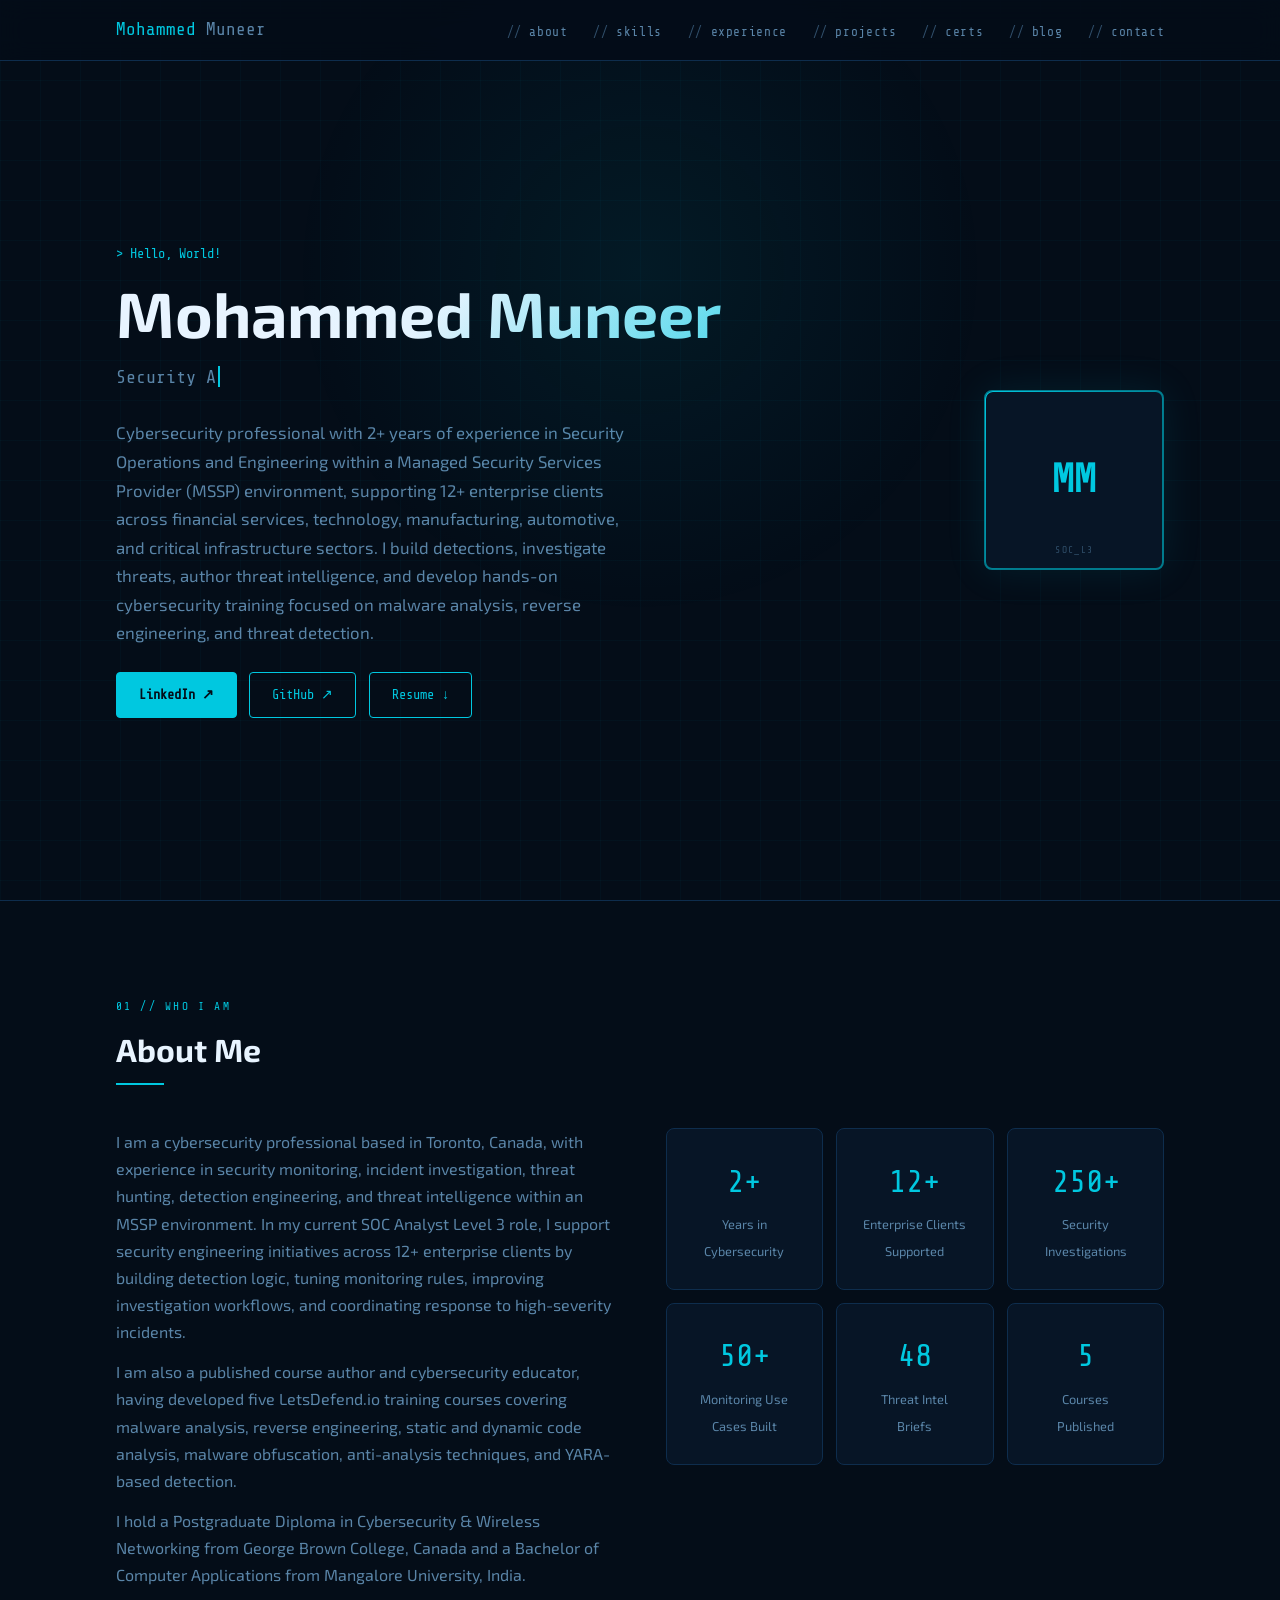
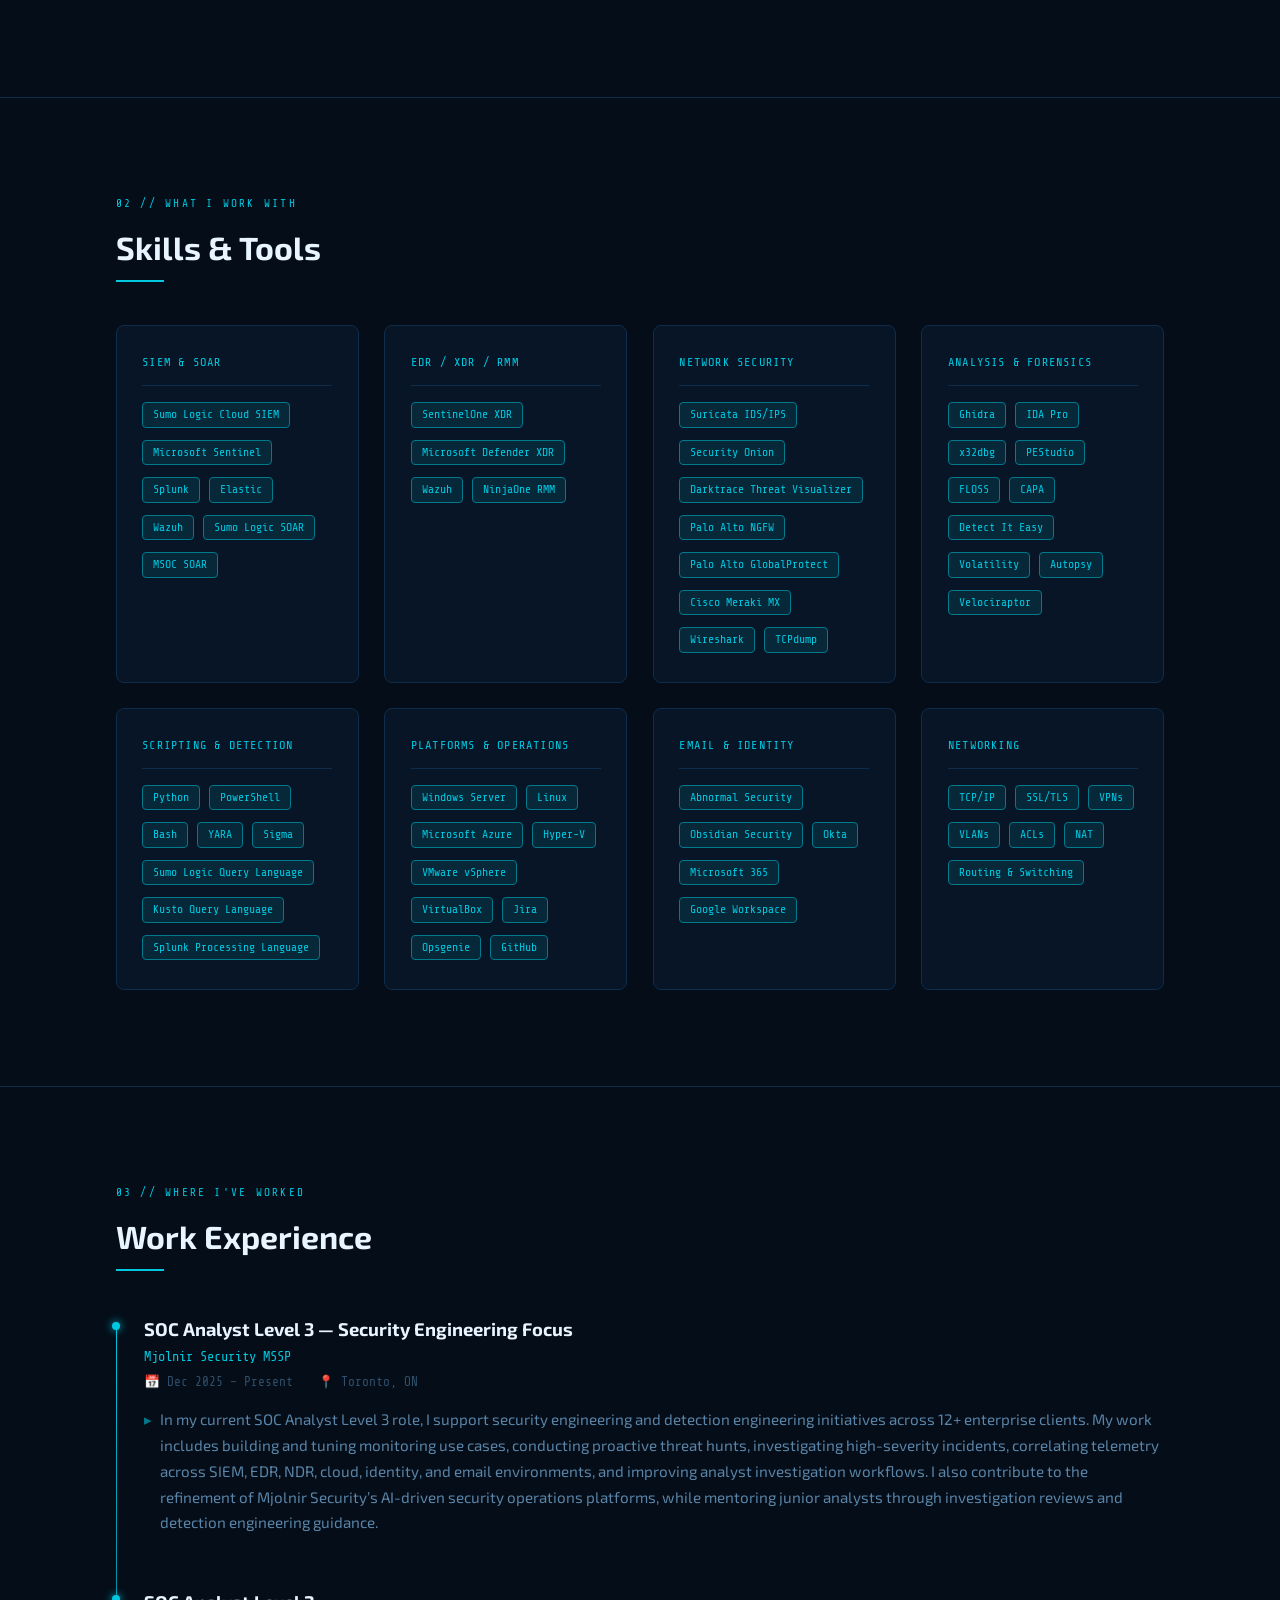
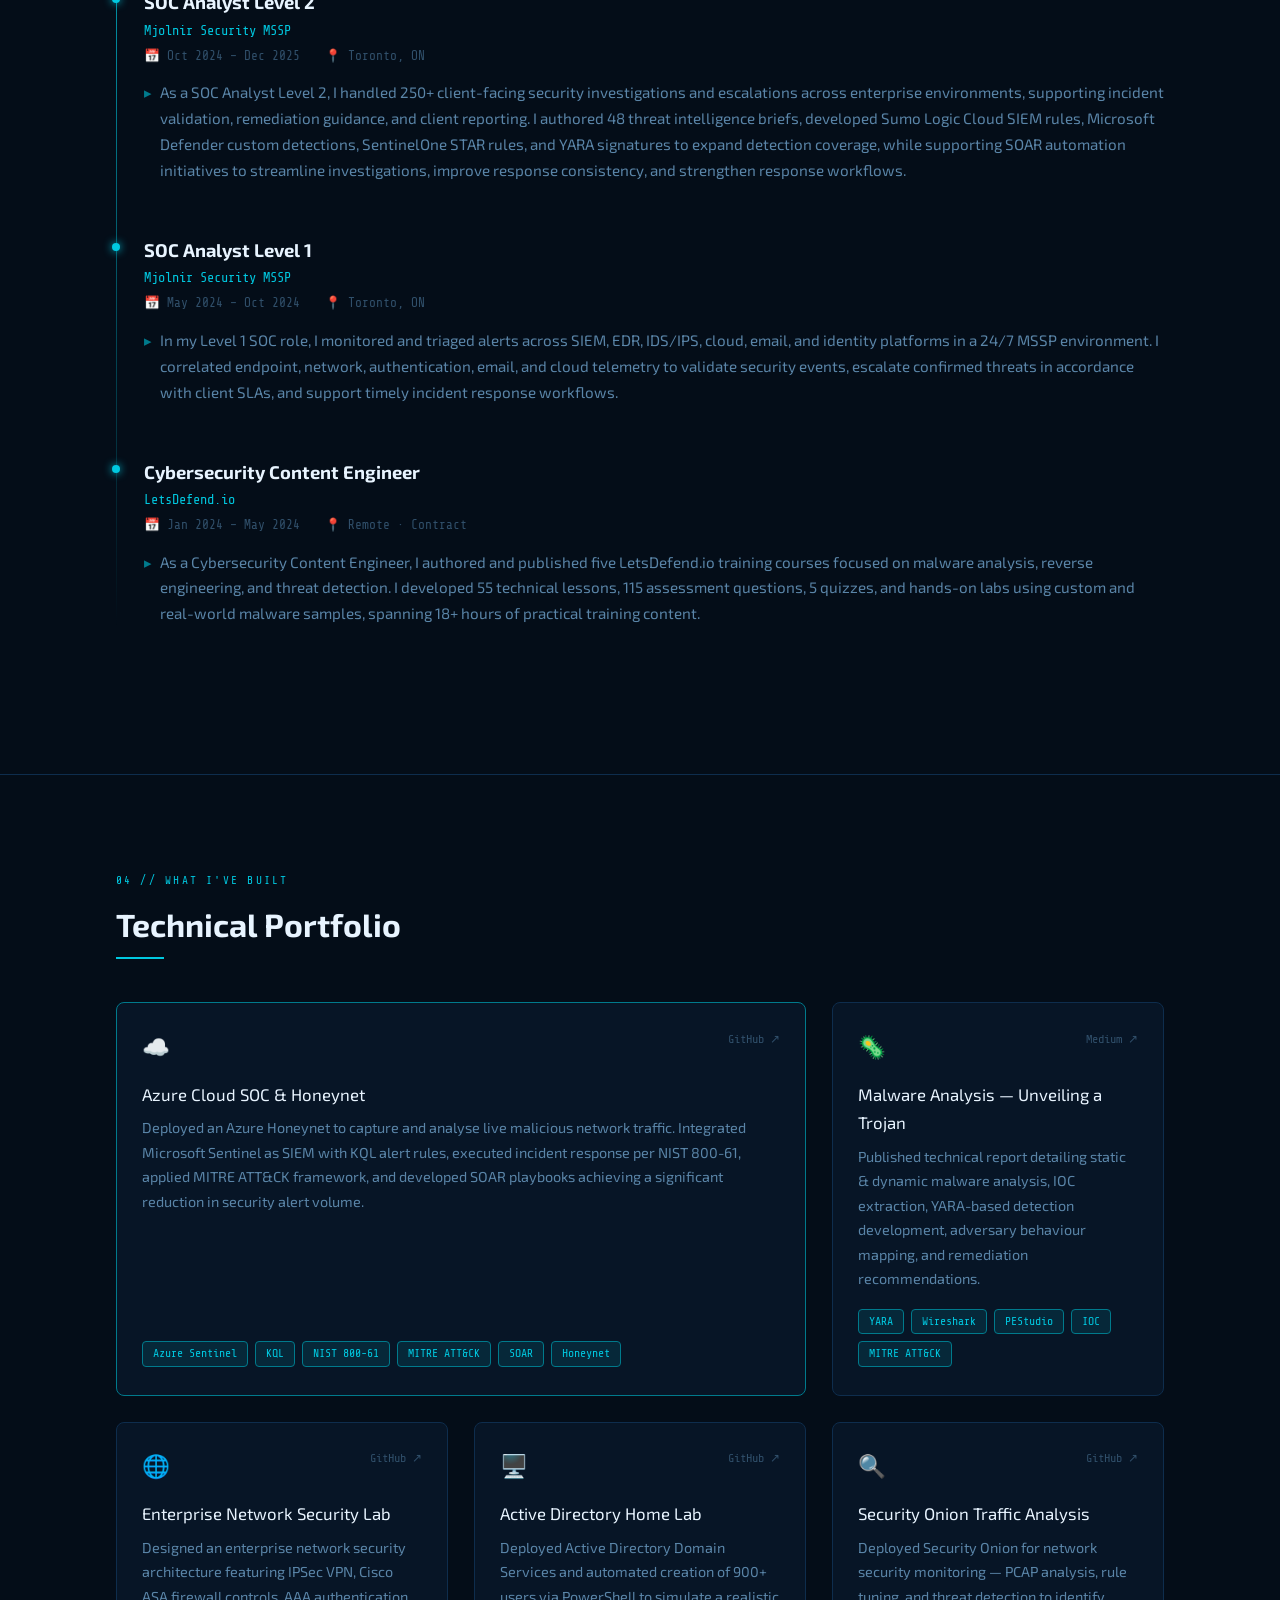
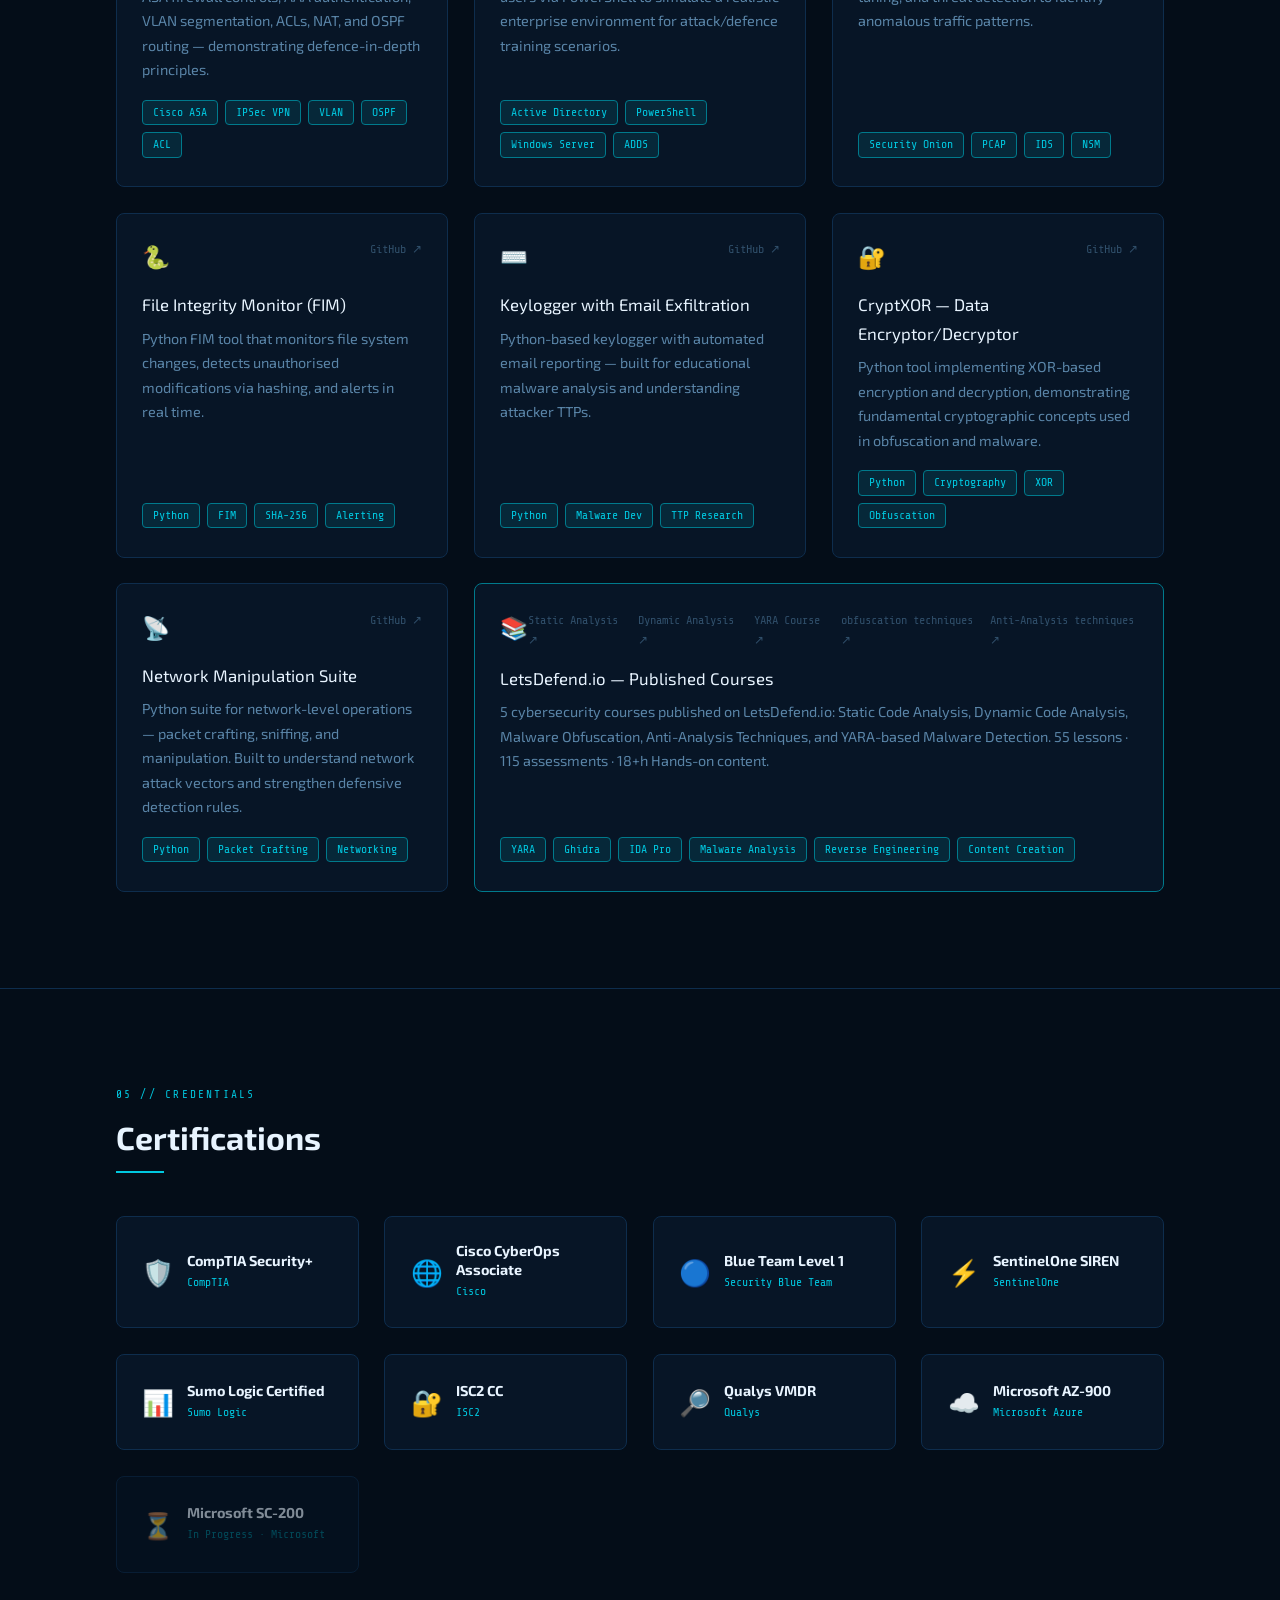
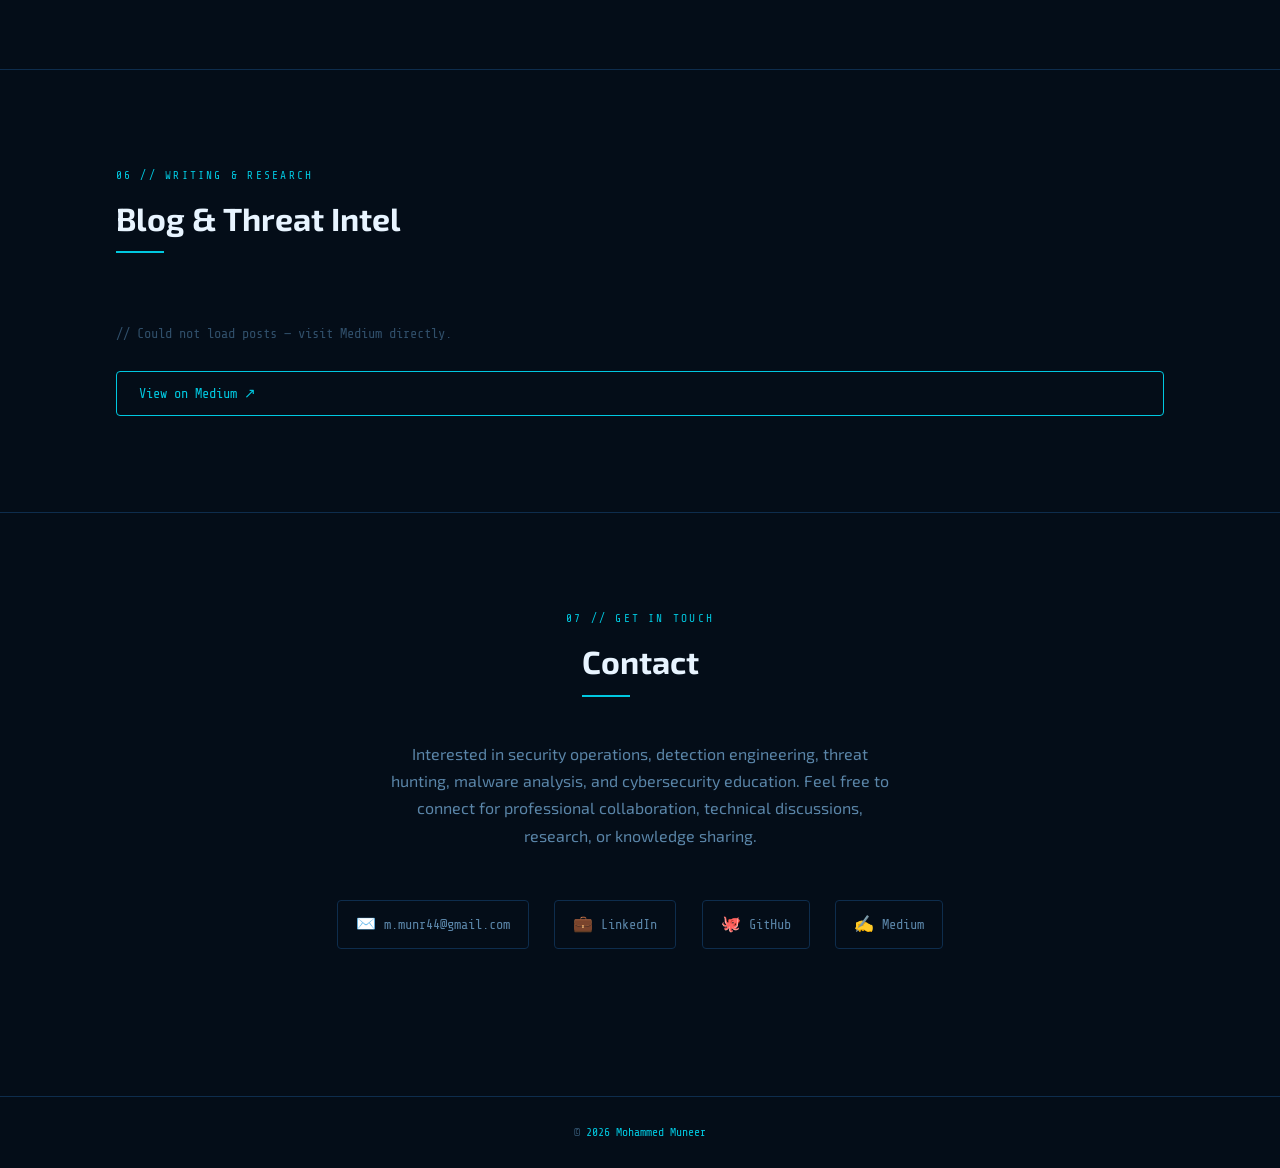
==== index.html @ 15f6bfdc "Restore LetsDefend Courses project card Restored LetsDefend Courses project card in the portfolio se" ====
<!DOCTYPE html>
<html lang="en">
<head>
  <meta charset="UTF-8" />
  <meta name="viewport" content="width=device-width, initial-scale=1.0" />
  <title>Mohammed Muneer | Cybersecurity Portfolio</title>
  <meta name="description" content="SOC Analyst L3 & Cybersecurity Content Engineer — Toronto, ON" />
  <link rel="stylesheet" href="style.css" />
</head>
<body>

  <!-- ══ NAVBAR ══════════════════════════════════════════════ -->
  <nav id="navbar">
    <div class="container nav-inner">
      <div class="nav-logo">Mohammed<span> Muneer</span></div>
      <button class="hamburger" id="hamburger" aria-label="Toggle menu">
        <span></span><span></span><span></span>
      </button>
      <ul class="nav-links" id="nav-links">
        <li><a href="#about">about</a></li>
        <li><a href="#skills">skills</a></li>
        <li><a href="#experience">experience</a></li>
        <li><a href="#projects">projects</a></li>
        <li><a href="#certifications">certs</a></li>
        <li><a href="#blog">blog</a></li>
        <li><a href="#contact">contact</a></li>
      </ul>
    </div>
  </nav>

  <!-- ══ HERO ════════════════════════════════════════════════ -->
  <section id="hero">
    <div class="container hero-inner">
      <div class="hero-content">
        <p class="hero-eyebrow">Hello, World!</p>
        <h1 class="hero-name">Mohammed Muneer</h1>
        <div class="hero-roles">
          <span id="typed"></span><span class="cursor"></span>
        </div>
        <p class="hero-tagline">
          Cybersecurity professional with 2+ years of experience in Security Operations and Engineering within a Managed Security Services Provider (MSSP) environment, 
          supporting 12+ enterprise clients across financial services, technology, manufacturing, automotive, and critical infrastructure sectors. I build detections, 
          investigate threats, author threat intelligence, and develop hands-on cybersecurity training focused on malware analysis, reverse engineering, and threat detection.
        </p>
        <div class="hero-ctas">
          <a href="https://www.linkedin.com/in/muneer44/" class="btn btn-fill" target="_blank">LinkedIn ↗</a>
          <a href="https://github.com/muneer44" class="btn" target="_blank">GitHub ↗</a>
          <!-- UPDATE: Add your resume PDF to the repo and update the filename below -->
          <a href="Mohammed Muneer Resume.pdf" class="btn" download>Resume ↓</a>
        </div>
      </div>
      <div class="hero-avatar">
        <span class="initials">MM</span>
        <span class="avatar-label">SOC_L3</span>
      </div>
    </div>
  </section>

  <!-- ══ ABOUT ═══════════════════════════════════════════════ -->
  <section id="about">
    <div class="container fade-in">
      <p class="section-label">01 // who I am</p>
      <h2 class="section-title">About Me</h2>
      <div class="about-grid">
        <div class="about-text">
          <p>
		       I am a cybersecurity professional based in Toronto, Canada, with experience in security monitoring, incident investigation, threat hunting, 
            detection engineering, and threat intelligence within an MSSP environment. In my current SOC Analyst Level 3 role, I support security engineering 
            initiatives across 12+ enterprise clients by building detection logic, tuning monitoring rules, improving investigation workflows, and coordinating 
            response to high-severity incidents.
          </p>
          <p>
		       I am also a published course author and cybersecurity educator, having developed five LetsDefend.io training courses covering malware analysis, 
            reverse engineering, static and dynamic code analysis, malware obfuscation, anti-analysis techniques, and YARA-based detection.
          </p>
          <p>
            I hold a Postgraduate Diploma in Cybersecurity &amp; Wireless Networking from George Brown College, Canada 
            and a Bachelor of Computer Applications from Mangalore University, India.
          </p>
        </div>
        <div class="about-stats">
          <div class="stat-card">
            <span class="stat-number">2+</span>
            <span class="stat-desc">Years in Cybersecurity</span>
          </div>
          <div class="stat-card">
            <span class="stat-number">12+</span>
            <span class="stat-desc">Enterprise Clients Supported</span>
          </div>
          <div class="stat-card">
            <span class="stat-number">250+</span>
            <span class="stat-desc">Security Investigations</span>
          </div>
          <div class="stat-card">
            <span class="stat-number">50+</span>
            <span class="stat-desc">Monitoring Use Cases Built</span>
          </div>
          <div class="stat-card">
            <span class="stat-number">48</span>
            <span class="stat-desc">Threat Intel Briefs</span>
          </div>
          <div class="stat-card">
            <span class="stat-number">5</span>
            <span class="stat-desc">Courses Published</span>
          </div>
        </div>
      </div>
    </div>
  </section>

  <!-- ══ SKILLS ══════════════════════════════════════════════ -->
  <section id="skills">
    <div class="container fade-in">
      <p class="section-label">02 // what I work with</p>
      <h2 class="section-title">Skills & Tools</h2>
      <div class="skills-grid">

        <div class="skill-category">
          <div class="skill-cat-title">SIEM & SOAR</div>
          <div class="skill-items">
            <span class="tag">Sumo Logic Cloud SIEM</span>
            <span class="tag">Microsoft Sentinel</span>
            <span class="tag">Splunk</span>
            <span class="tag">Elastic</span>
            <span class="tag">Wazuh</span>
            <span class="tag">Sumo Logic SOAR</span>
            <span class="tag">MSOC SOAR</span>
          </div>
        </div>

        <div class="skill-category">
          <div class="skill-cat-title">EDR / XDR / RMM</div>
          <div class="skill-items">
            <span class="tag">SentinelOne XDR</span>
            <span class="tag">Microsoft Defender XDR</span>
            <span class="tag">Wazuh</span>
            <span class="tag">NinjaOne RMM</span>
          </div>
        </div>

        <div class="skill-category">
          <div class="skill-cat-title">Network Security</div>
          <div class="skill-items">
            <span class="tag">Suricata IDS/IPS</span>
            <span class="tag">Security Onion</span>
            <span class="tag">Darktrace Threat Visualizer</span>
            <span class="tag">Palo Alto NGFW</span>
            <span class="tag">Palo Alto GlobalProtect</span>
            <span class="tag">Cisco Meraki MX</span>
            <span class="tag">Wireshark</span>
            <span class="tag">TCPdump</span>
          </div>
        </div>

        <div class="skill-category">
          <div class="skill-cat-title">Analysis & Forensics</div>
          <div class="skill-items">
            <span class="tag">Ghidra</span>
            <span class="tag">IDA Pro</span>
            <span class="tag">x32dbg</span>
            <span class="tag">PEStudio</span>
            <span class="tag">FLOSS</span>
            <span class="tag">CAPA</span>
            <span class="tag">Detect It Easy</span>
            <span class="tag">Volatility</span>
            <span class="tag">Autopsy</span>
            <span class="tag">Velociraptor</span>
          </div>
        </div>

        <div class="skill-category">
          <div class="skill-cat-title">Scripting & Detection</div>
          <div class="skill-items">
            <span class="tag">Python</span>
            <span class="tag">PowerShell</span>
            <span class="tag">Bash</span>
            <span class="tag">YARA</span>
            <span class="tag">Sigma</span>
            <span class="tag">Sumo Logic Query Language</span>
            <span class="tag">Kusto Query Language</span>
            <span class="tag">Splunk Processing Language</span>
          </div>
        </div>

        <div class="skill-category">
          <div class="skill-cat-title">Platforms & Operations</div>
          <div class="skill-items">
            <span class="tag">Windows Server</span>
            <span class="tag">Linux</span>
            <span class="tag">Microsoft Azure</span>
            <span class="tag">Hyper-V</span>
            <span class="tag">VMware vSphere</span>
            <span class="tag">VirtualBox</span>
            <span class="tag">Jira</span>
            <span class="tag">Opsgenie</span>
            <span class="tag">GitHub</span>
          </div>
        </div>

        <div class="skill-category">
          <div class="skill-cat-title">Email & Identity</div>
          <div class="skill-items">
            <span class="tag">Abnormal Security</span>
            <span class="tag">Obsidian Security</span>
			<span class="tag">Okta</span>
            <span class="tag">Microsoft 365</span>
            <span class="tag">Google Workspace</span>
          </div>
        </div>

        <div class="skill-category">
          <div class="skill-cat-title">Networking</div>
          <div class="skill-items">
            <span class="tag">TCP/IP</span>
            <span class="tag">SSL/TLS</span>
            <span class="tag">VPNs</span>
            <span class="tag">VLANs</span>
            <span class="tag">ACLs</span>
            <span class="tag">NAT</span>
            <span class="tag">Routing & Switching</span>
          </div>
        </div>

      </div>
    </div>
  </section>

  <!-- ══ EXPERIENCE ══════════════════════════════════════════ -->
  <section id="experience">
    <div class="container fade-in">
      <p class="section-label">03 // where I've worked</p>
      <h2 class="section-title">Work Experience</h2>
      <div class="timeline">

        <!-- JOB 1 -->
        <div class="timeline-item">
          <div class="timeline-header">
            <div class="job-title">SOC Analyst Level 3 — Security Engineering Focus</div>
            <div class="job-company">Mjolnir Security MSSP</div>
            <div class="job-meta">
              <span>📅 Dec 2025 – Present</span>
              <span>📍 Toronto, ON</span>
            </div>
          </div>
          <ul>
            <li>In my current SOC Analyst Level 3 role, I support security engineering and detection engineering initiatives across 12+ enterprise clients. My work includes building and tuning monitoring use cases, 
				conducting proactive threat hunts, investigating high-severity incidents, correlating telemetry across SIEM, EDR, NDR, cloud, identity, and email environments, and improving analyst investigation workflows. 
				I also contribute to the refinement of Mjolnir Security’s AI-driven security operations platforms, while mentoring junior analysts through investigation reviews and detection engineering guidance.</li>
          </ul>
        </div>

        <!-- JOB 2 -->
        <div class="timeline-item">
          <div class="timeline-header">
            <div class="job-title">SOC Analyst Level 2</div>
            <div class="job-company">Mjolnir Security MSSP</div>
            <div class="job-meta">
              <span>📅 Oct 2024 – Dec 2025</span>
              <span>📍 Toronto, ON</span>
            </div>
          </div>
          <ul>
            <li>As a SOC Analyst Level 2, I handled 250+ client-facing security investigations and escalations across enterprise environments, supporting incident validation, 
				remediation guidance, and client reporting. I authored 48 threat intelligence briefs, developed Sumo Logic Cloud SIEM rules, Microsoft Defender custom detections, 
				SentinelOne STAR rules, and YARA signatures to expand detection coverage, while supporting SOAR automation initiatives to streamline investigations, improve response consistency, and strengthen response workflows.</li>
          </ul>
        </div>

        <!-- JOB 3 -->
        <div class="timeline-item">
          <div class="timeline-header">
            <div class="job-title">SOC Analyst Level 1</div>
            <div class="job-company">Mjolnir Security MSSP</div>
            <div class="job-meta">
              <span>📅 May 2024 – Oct 2024</span>
              <span>📍 Toronto, ON</span>
            </div>
          </div>
          <ul>
            <li>In my Level 1 SOC role, I monitored and triaged alerts across SIEM, EDR, IDS/IPS, cloud, email, and identity platforms in a 24/7 MSSP environment. 
				I correlated endpoint, network, authentication, email, and cloud telemetry to validate security events, escalate confirmed threats in accordance with client SLAs, and support timely incident response workflows.</li>
          </ul>
        </div>

        <!-- JOB 4 -->
        <div class="timeline-item">
          <div class="timeline-header">
            <div class="job-title">Cybersecurity Content Engineer</div>
            <div class="job-company">LetsDefend.io</div>
            <div class="job-meta">
              <span>📅 Jan 2024 – May 2024</span>
              <span>📍 Remote · Contract</span>
            </div>
          </div>
          <ul>
            <li>As a Cybersecurity Content Engineer, I authored and published five LetsDefend.io training courses focused on malware analysis, reverse engineering, and threat detection. 
				I developed 55 technical lessons, 115 assessment questions, 5 quizzes, and hands-on labs using custom and real-world malware samples, spanning 18+ hours of practical training content.</li>
          </ul>
        </div>

      </div>
    </div>
  </section>

  <!-- ══ PROJECTS ════════════════════════════════════════════ -->
  <section id="projects">
    <div class="container fade-in">
      <p class="section-label">04 // what I've built</p>
      <h2 class="section-title">Technical Portfolio</h2>
      <div class="projects-grid">

        <!-- FEATURED -->  
        <div class="project-card featured">
          <div class="project-top">
            <span class="project-icon">☁️</span>
            <div class="project-links">
              <a href="https://github.com/Muneer44/CloudHoneynet" target="_blank">GitHub ↗</a>
            </div>
          </div>
          <div class="project-title">Azure Cloud SOC & Honeynet</div>
          <p class="project-desc">
            Deployed an Azure Honeynet to capture and analyse live malicious network traffic.
            Integrated Microsoft Sentinel as SIEM with KQL alert rules, executed incident response
            per NIST 800-61, applied MITRE ATT&CK framework, and developed SOAR playbooks
            achieving a significant reduction in security alert volume.
          </p>
          <div class="project-tags">
            <span class="tag">Azure Sentinel</span>
            <span class="tag">KQL</span>
            <span class="tag">NIST 800-61</span>
            <span class="tag">MITRE ATT&CK</span>
            <span class="tag">SOAR</span>
            <span class="tag">Honeynet</span>
          </div>
        </div>

        <!-- PROJECT: Malware Analysis -->
        <div class="project-card">
          <div class="project-top">
            <span class="project-icon">🦠</span>
            <div class="project-links">
              <a href="https://medium.com/@m.munr44/unveiling-malware-a-journey-from-analysis-to-detection-a589f4700dfa" target="_blank">Medium ↗</a>
            </div>
          </div>
          <div class="project-title">Malware Analysis — Unveiling a Trojan</div>
          <p class="project-desc">
            Published technical report detailing static &amp; dynamic malware analysis,
            IOC extraction, YARA-based detection development, adversary behaviour mapping,
            and remediation recommendations.
          </p>
          <div class="project-tags">
            <span class="tag">YARA</span>
            <span class="tag">Wireshark</span>
            <span class="tag">PEStudio</span>
            <span class="tag">IOC</span>
            <span class="tag">MITRE ATT&CK</span>
          </div>
        </div>

        <!-- PROJECT: NetSec -->
        <div class="project-card">
          <div class="project-top">
            <span class="project-icon">🌐</span>
            <div class="project-links">
              <a href="https://github.com/Muneer44/CPT-NetSec-2.0" target="_blank">GitHub ↗</a>
            </div>
          </div>
          <div class="project-title">Enterprise Network Security Lab</div>
          <p class="project-desc">
            Designed an enterprise network security architecture featuring IPSec VPN,
            Cisco ASA firewall controls, AAA authentication, VLAN segmentation, ACLs,
            NAT, and OSPF routing — demonstrating defence-in-depth principles.
          </p>
          <div class="project-tags">
            <span class="tag">Cisco ASA</span>
            <span class="tag">IPSec VPN</span>
            <span class="tag">VLAN</span>
            <span class="tag">OSPF</span>
            <span class="tag">ACL</span>
          </div>
        </div>

        <!-- PROJECT: Active Directory -->
        <div class="project-card">
          <div class="project-top">
            <span class="project-icon">🖥️</span>
            <div class="project-links">
              <a href="https://github.com/Muneer44/Active-Directory-Home-Lab" target="_blank">GitHub ↗</a>
            </div>
          </div>
          <div class="project-title">Active Directory Home Lab</div>
          <p class="project-desc">
            Deployed Active Directory Domain Services and automated creation of 900+ users
            via PowerShell to simulate a realistic enterprise environment for
            attack/defence training scenarios.
          </p>
          <div class="project-tags">
            <span class="tag">Active Directory</span>
            <span class="tag">PowerShell</span>
            <span class="tag">Windows Server</span>
            <span class="tag">ADDS</span>
          </div>
        </div>

        <!-- PROJECT: Security Onion -->
        <div class="project-card">
          <div class="project-top">
            <span class="project-icon">🔍</span>
            <div class="project-links">
              <a href="https://github.com/Muneer44/Security-Onion-Traffic-Analysis" target="_blank">GitHub ↗</a>
            </div>
          </div>
          <div class="project-title">Security Onion Traffic Analysis</div>
          <p class="project-desc">
            Deployed Security Onion for network security monitoring — PCAP analysis,
            rule tuning, and threat detection to identify anomalous traffic patterns.
          </p>
          <div class="project-tags">
            <span class="tag">Security Onion</span>
            <span class="tag">PCAP</span>
            <span class="tag">IDS</span>
            <span class="tag">NSM</span>
          </div>
        </div>

        <!-- PROJECT: FIM -->
        <div class="project-card">
          <div class="project-top">
            <span class="project-icon">🐍</span>
            <div class="project-links">
              <a href="https://github.com/Muneer44/File-Integrity-Monitor" target="_blank">GitHub ↗</a>
            </div>
          </div>
          <div class="project-title">File Integrity Monitor (FIM)</div>
          <p class="project-desc">
            Python FIM tool that monitors file system changes, detects unauthorised
            modifications via hashing, and alerts in real time.
          </p>
          <div class="project-tags">
            <span class="tag">Python</span>
            <span class="tag">FIM</span>
            <span class="tag">SHA-256</span>
            <span class="tag">Alerting</span>
          </div>
        </div>

        <!-- PROJECT: Keylogger -->
        <div class="project-card">
          <div class="project-top">
            <span class="project-icon">⌨️</span>
            <div class="project-links">
              <a href="https://github.com/Muneer44/Python-Keylogger" target="_blank">GitHub ↗</a>
            </div>
          </div>
          <div class="project-title">Keylogger with Email Exfiltration</div>
          <p class="project-desc">
            Python-based keylogger with automated email reporting — built for
            educational malware analysis and understanding attacker TTPs.
          </p>
          <div class="project-tags">
            <span class="tag">Python</span>
            <span class="tag">Malware Dev</span>
            <span class="tag">TTP Research</span>
          </div>
        </div>

        <!-- PROJECT: CryptXOR -->
        <div class="project-card">
          <div class="project-top">
            <span class="project-icon">🔐</span>
            <div class="project-links">
              <a href="https://github.com/Muneer44/CryptXOR" target="_blank">GitHub ↗</a>
            </div>
          </div>
          <div class="project-title">CryptXOR — Data Encryptor/Decryptor</div>
          <p class="project-desc">
            Python tool implementing XOR-based encryption and decryption,
            demonstrating fundamental cryptographic concepts used in obfuscation and malware.
          </p>
          <div class="project-tags">
            <span class="tag">Python</span>
            <span class="tag">Cryptography</span>
            <span class="tag">XOR</span>
            <span class="tag">Obfuscation</span>
          </div>
        </div>

        <!-- PROJECT: Network Manipulation Suite -->
        <div class="project-card">
          <div class="project-top">
            <span class="project-icon">📡</span>
            <div class="project-links">
              <a href="https://github.com/Muneer44/Network-Manipulation-Suite" target="_blank">GitHub ↗</a>
            </div>
          </div>
          <div class="project-title">Network Manipulation Suite</div>
          <p class="project-desc">
            Python suite for network-level operations — packet crafting,
            sniffing, and manipulation. Built to understand network attack vectors
            and strengthen defensive detection rules.
          </p>
          <div class="project-tags">
            <span class="tag">Python</span>
            <span class="tag">Packet Crafting</span>
            <span class="tag">Networking</span>
          </div>
        </div>

		<!-- PROJECT: LetsDefend Courses -->
        <div class="project-card featured">
          <div class="project-top">
            <span class="project-icon">📚</span>
            <div class="project-links">
              <a href="https://app.letsdefend.io/training/lessons/static-code-analysis" target="_blank">Static Analysis ↗</a>
			  <a href="https://app.letsdefend.io/training/lessons/dynamic-code-analysis" target="_blank">Dynamic Analysis ↗</a>
              <a href="https://app.letsdefend.io/training/lessons/mastering-yara-for-malware-detection" target="_blank">YARA Course ↗</a>
			  <a href="https://app.letsdefend.io/training/lessons/malware-obfuscation-techniques" target="_blank">obfuscation techniques ↗</a>
			  <a href="https://app.letsdefend.io/training/lessons/malware-anti-analysis-techniques" target="_blank">Anti-Analysis techniques ↗</a>
            </div>
          </div>
          <div class="project-title">LetsDefend.io — Published Courses</div>
          <p class="project-desc">
            5 cybersecurity courses published on LetsDefend.io: Static Code Analysis,
            Dynamic Code Analysis, Malware Obfuscation, Anti-Analysis Techniques,
            and YARA-based Malware Detection. 55 lessons · 115 assessments · 18+h Hands-on content.
          </p>
          <div class="project-tags">
            <span class="tag">YARA</span>
            <span class="tag">Ghidra</span>
            <span class="tag">IDA Pro</span>
            <span class="tag">Malware Analysis</span>
            <span class="tag">Reverse Engineering</span>
            <span class="tag">Content Creation</span>
          </div>
        </div>
		  
      </div>
    </div>
  </section>

  <!-- ══ CERTIFICATIONS ══════════════════════════════════════ -->
  <section id="certifications">
    <div class="container fade-in">
      <p class="section-label">05 // credentials</p>
      <h2 class="section-title">Certifications</h2>
      <div class="certs-grid">

        <a href="https://www.credly.com/badges/ca39a87d-e254-40ac-8058-d2efea0ae7e9" class="cert-card" target="_blank">
          <span class="cert-icon">🛡️</span>
          <div><div class="cert-name">CompTIA Security+</div><div class="cert-issuer">CompTIA</div></div>
        </a>

        <!-- UPDATE: Add your Cisco CyberOps badge URL when available -->
        <a href="#" class="cert-card" target="_blank">
          <span class="cert-icon">🌐</span>
          <div><div class="cert-name">Cisco CyberOps Associate</div><div class="cert-issuer">Cisco</div></div>
        </a>

        <a href="https://www.credly.com/badges/10aa1b27-51f7-473b-83e6-84a09603c8a9" class="cert-card" target="_blank">
          <span class="cert-icon">🔵</span>
          <div><div class="cert-name">Blue Team Level 1</div><div class="cert-issuer">Security Blue Team</div></div>
        </a>

        <!-- UPDATE: Add SentinelOne SIREN badge URL when available -->
        <a href="#" class="cert-card" target="_blank">
          <span class="cert-icon">⚡</span>
          <div><div class="cert-name">SentinelOne SIREN</div><div class="cert-issuer">SentinelOne</div></div>
        </a>

        <a href="https://verify.skilljar.com/c/br7sfusdj393" class="cert-card" target="_blank">
          <span class="cert-icon">📊</span>
          <div><div class="cert-name">Sumo Logic Certified</div><div class="cert-issuer">Sumo Logic</div></div>
        </a>

        <a href="https://www.linkedin.com/posts/muneer44_cybersecurity-isc2-certification-activity-7126191292602023936-8AFv" class="cert-card" target="_blank">
          <span class="cert-icon">🔐</span>
          <div><div class="cert-name">ISC2 CC</div><div class="cert-issuer">ISC2</div></div>
        </a>

        <a href="https://github.com/Muneer44/Muneer44/assets/117259069/d78a965a-2e3b-48c3-a6be-c9986cd719c9" class="cert-card" target="_blank">
          <span class="cert-icon">🔎</span>
          <div><div class="cert-name">Qualys VMDR</div><div class="cert-issuer">Qualys</div></div>
        </a>

        <a href="https://learn.microsoft.com/en-us/users/mohammedmuneer-4021/credentials/7f4fd672e12f287b" class="cert-card" target="_blank">
          <span class="cert-icon">☁️</span>
          <div><div class="cert-name">Microsoft AZ-900</div><div class="cert-issuer">Microsoft Azure</div></div>
        </a>

        <!-- SC-200 in progress — no link yet -->
        <div class="cert-card cert-card--wip">
          <span class="cert-icon">⏳</span>
          <div>
            <div class="cert-name">Microsoft SC-200</div>
            <div class="cert-issuer">In Progress · Microsoft</div>
          </div>
        </div>

      </div>
    </div>
  </section>

  <!-- ══ BLOG ════════════════════════════════════════════════ -->
  <section id="blog">
    <div class="container fade-in">
      <p class="section-label">06 // writing & research</p>
      <h2 class="section-title">Blog & Threat Intel</h2>
      <p id="blog-loading" class="blog-loading">// fetching latest posts from Medium...</p>
      <div class="blog-grid" id="blog-grid"></div>
    </div>
  </section>

  <!-- ══ CONTACT ═════════════════════════════════════════════ -->
  <section id="contact">
    <div class="container fade-in">
      <p class="section-label">07 // get in touch</p>
      <h2 class="section-title">Contact</h2>
      <p class="contact-tagline">
	  Interested in security operations, detection engineering, threat hunting, malware analysis, and cybersecurity education. Feel free to connect for professional collaboration, technical discussions, research, or knowledge sharing.
      </p>
      <div class="contact-links">
        <a href="mailto:m.munr44@gmail.com" class="contact-link"><span class="icon">✉️</span> m.munr44@gmail.com</a>
        <a href="https://www.linkedin.com/in/muneer44/" class="contact-link" target="_blank"><span class="icon">💼</span> LinkedIn</a>
        <a href="https://github.com/muneer44" class="contact-link" target="_blank"><span class="icon">🐙</span> GitHub</a>
        <a href="https://medium.com/@m.munr44" class="contact-link" target="_blank"><span class="icon">✍️</span> Medium</a>
      </div>
    </div>
  </section>

  <footer>
    <div class="container">
      <p>© <span id="year"></span> <span>Mohammed Muneer</span></p>
    </div>
  </footer>

  <script src="script.js"></script>
</body>
</html>
---- style.css ----
/* ============================================================
   MOHAMMED MUNEER — CYBERSECURITY PORTFOLIO
   style.css  |  One-Page Scrollable Version
   ============================================================
   HOW TO CUSTOMIZE:
   - Change colors by editing the CSS variables in :root
   - Change fonts by swapping the @import URL and variable names
   - Adjust spacing by editing --space-* variables
   ============================================================ */

@import url('https://fonts.googleapis.com/css2?family=Share+Tech+Mono&family=Exo+2:wght@300;400;600;700&display=swap');

/* ── DESIGN TOKENS ─────────────────────────────────────── */
:root {
  --bg:         #040d18;
  --bg-card:    #071526;
  --bg-card2:   #0b1e35;
  --border:     #0e2d4d;
  --cyan:       #00c8e0;
  --cyan-dim:   #007a8c;
  --cyan-glow:  rgba(0, 200, 224, 0.15);
  --navy:       #0a1f38;
  --text:       #cde6f5;
  --text-dim:   #5a85a8;
  --text-muted: #304f6a;
  --white:      #e8f4ff;
  --red:        #ff4c5e;
  --green:      #00e5a0;

  --font-mono:  'Share Tech Mono', monospace;
  --font-body:  'Exo 2', sans-serif;

  --space-xs:   0.4rem;
  --space-sm:   0.8rem;
  --space-md:   1.6rem;
  --space-lg:   3.2rem;
  --space-xl:   6rem;

  --radius:     4px;
  --radius-md:  8px;
  --transition: 0.25s ease;
}

/* ── RESET & BASE ───────────────────────────────────────── */
*, *::before, *::after { box-sizing: border-box; margin: 0; padding: 0; }

html { scroll-behavior: smooth; }

body {
  background: var(--bg);
  color: var(--text);
  font-family: var(--font-body);
  font-size: 16px;
  line-height: 1.7;
  overflow-x: hidden;
}

/* Subtle grid texture overlay */
body::before {
  content: '';
  position: fixed;
  inset: 0;
  background-image:
    linear-gradient(rgba(0,200,224,0.03) 1px, transparent 1px),
    linear-gradient(90deg, rgba(0,200,224,0.03) 1px, transparent 1px);
  background-size: 40px 40px;
  pointer-events: none;
  z-index: 0;
}

a { color: var(--cyan); text-decoration: none; transition: color var(--transition); }
a:hover { color: var(--white); }

h1, h2, h3, h4 { font-family: var(--font-body); font-weight: 700; color: var(--white); }

ul { list-style: none; }

img { max-width: 100%; display: block; }

section { position: relative; z-index: 1; }

/* ── SCROLLBAR ──────────────────────────────────────────── */
::-webkit-scrollbar { width: 6px; }
::-webkit-scrollbar-track { background: var(--bg); }
::-webkit-scrollbar-thumb { background: var(--cyan-dim); border-radius: 3px; }

/* ── UTILITY ────────────────────────────────────────────── */
.container {
  max-width: 1100px;
  margin: 0 auto;
  padding: 0 var(--space-md);
}

.section-label {
  font-family: var(--font-mono);
  font-size: 0.7rem;
  color: var(--cyan);
  letter-spacing: 0.2em;
  text-transform: uppercase;
  margin-bottom: var(--space-xs);
}

.section-title {
  font-size: 2rem;
  color: var(--white);
  margin-bottom: var(--space-lg);
  position: relative;
  display: inline-block;
}

.section-title::after {
  content: '';
  position: absolute;
  bottom: -8px;
  left: 0;
  width: 48px;
  height: 2px;
  background: var(--cyan);
}

.tag {
  display: inline-block;
  background: rgba(0,200,224,0.1);
  border: 1px solid var(--cyan-dim);
  color: var(--cyan);
  font-family: var(--font-mono);
  font-size: 0.72rem;
  padding: 2px 10px;
  border-radius: var(--radius);
  margin: 3px 3px 3px 0;
}

.btn {
  display: inline-flex;
  align-items: center;
  gap: 8px;
  padding: 10px 22px;
  border: 1px solid var(--cyan);
  color: var(--cyan);
  font-family: var(--font-mono);
  font-size: 0.85rem;
  border-radius: var(--radius);
  transition: all var(--transition);
  cursor: pointer;
  background: transparent;
}

.btn:hover {
  background: var(--cyan-glow);
  color: var(--white);
  box-shadow: 0 0 16px var(--cyan-glow);
}

.btn-fill {
  background: var(--cyan);
  color: var(--bg);
  font-weight: 700;
}

.btn-fill:hover {
  background: var(--white);
  color: var(--bg);
  box-shadow: 0 0 24px rgba(0,200,224,0.4);
}

/* ── NAVBAR ─────────────────────────────────────────────── */
#navbar {
  position: fixed;
  top: 0; left: 0; right: 0;
  z-index: 1000;
  background: rgba(4, 13, 24, 0.92);
  backdrop-filter: blur(12px);
  border-bottom: 1px solid var(--border);
  transition: box-shadow var(--transition);
}

#navbar.scrolled {
  box-shadow: 0 2px 30px rgba(0,0,0,0.6);
}

.nav-inner {
  display: flex;
  align-items: center;
  justify-content: space-between;
  height: 60px;
}

.nav-logo {
  font-family: var(--font-mono);
  font-size: 1.1rem;
  color: var(--cyan);
}

.nav-logo span { color: var(--text-dim); }

.nav-links {
  display: flex;
  gap: var(--space-md);
}

.nav-links a {
  font-family: var(--font-mono);
  font-size: 0.8rem;
  color: var(--text-dim);
  letter-spacing: 0.05em;
  transition: color var(--transition);
}

.nav-links a:hover,
.nav-links a.active { color: var(--cyan); }

.nav-links a::before {
  content: '// ';
  color: var(--text-muted);
}

/* Mobile hamburger */
.hamburger {
  display: none;
  flex-direction: column;
  gap: 5px;
  cursor: pointer;
  background: none;
  border: none;
  padding: 4px;
}

.hamburger span {
  display: block;
  width: 22px;
  height: 2px;
  background: var(--cyan);
  transition: all var(--transition);
}

/* ── HERO ───────────────────────────────────────────────── */
#hero {
  min-height: 100vh;
  display: flex;
  align-items: center;
  padding-top: 60px;
  position: relative;
  overflow: hidden;
}

/* Radial glow behind hero content */
#hero::before {
  content: '';
  position: absolute;
  top: 30%;
  left: 50%;
  transform: translate(-50%, -50%);
  width: 700px;
  height: 700px;
  background: radial-gradient(circle, rgba(0,200,224,0.07) 0%, transparent 70%);
  pointer-events: none;
}

.hero-inner {
  display: grid;
  grid-template-columns: 1fr auto;
  gap: var(--space-lg);
  align-items: center;
  width: 100%;
}

.hero-eyebrow {
  font-family: var(--font-mono);
  font-size: 0.85rem;
  color: var(--cyan);
  margin-bottom: var(--space-sm);
}

.hero-eyebrow::before { content: '> '; }

.hero-name {
  font-size: clamp(2.4rem, 5vw, 4rem);
  line-height: 1.1;
  margin-bottom: var(--space-sm);
  background: linear-gradient(135deg, var(--white) 40%, var(--cyan));
  -webkit-background-clip: text;
  -webkit-text-fill-color: transparent;
  background-clip: text;
}

.hero-roles {
  font-family: var(--font-mono);
  font-size: clamp(0.9rem, 2vw, 1.15rem);
  color: var(--text-dim);
  min-height: 1.6em;
  margin-bottom: var(--space-md);
}

.cursor {
  display: inline-block;
  width: 2px;
  height: 1.1em;
  background: var(--cyan);
  vertical-align: text-bottom;
  margin-left: 2px;
  animation: blink 0.9s step-end infinite;
}

@keyframes blink { 50% { opacity: 0; } }

.hero-tagline {
  color: var(--text-dim);
  max-width: 520px;
  margin-bottom: var(--space-md);
  font-size: 1.05rem;
}

.hero-ctas { display: flex; gap: var(--space-sm); flex-wrap: wrap; }

/* Avatar initials */
.hero-avatar {
  width: 180px;
  height: 180px;
  border: 2px solid var(--cyan-dim);
  border-radius: var(--radius-md);
  display: flex;
  align-items: center;
  justify-content: center;
  background: var(--bg-card);
  position: relative;
  flex-shrink: 0;
  box-shadow: 0 0 40px rgba(0,200,224,0.1);
}

.hero-avatar::before {
  content: '';
  position: absolute;
  inset: -1px;
  border-radius: var(--radius-md);
  padding: 1px;
  background: linear-gradient(135deg, var(--cyan), transparent 60%);
  -webkit-mask: linear-gradient(#fff 0 0) content-box, linear-gradient(#fff 0 0);
  -webkit-mask-composite: xor;
  mask-composite: exclude;
}

.hero-avatar .initials {
  font-family: var(--font-mono);
  font-size: 2.5rem;
  color: var(--cyan);
  font-weight: 700;
}

.hero-avatar .avatar-label {
  position: absolute;
  bottom: 10px;
  font-family: var(--font-mono);
  font-size: 0.6rem;
  color: var(--text-muted);
  letter-spacing: 0.15em;
}

/* ── ABOUT ──────────────────────────────────────────────── */
#about {
  padding: var(--space-xl) 0;
  border-top: 1px solid var(--border);
}

.about-grid {
  display: grid;
  grid-template-columns: 1fr 1fr;
  gap: var(--space-lg);
  align-items: start;
}

.about-text p { color: var(--text-dim); margin-bottom: var(--space-sm); }

.about-stats {
  display: grid;
  grid-template-columns: repeat(3, 1fr);
  gap: var(--space-sm);
}

.stat-card {
  background: var(--bg-card);
  border: 1px solid var(--border);
  border-radius: var(--radius-md);
  padding: var(--space-md);
  text-align: center;
  transition: border-color var(--transition), box-shadow var(--transition);
}

.stat-card:hover {
  border-color: var(--cyan-dim);
  box-shadow: 0 0 20px var(--cyan-glow);
}

.stat-number {
  font-family: var(--font-mono);
  font-size: 2rem;
  color: var(--cyan);
  display: block;
}

.stat-desc {
  font-size: 0.8rem;
  color: var(--text-dim);
  margin-top: 2px;
}

/* ── SKILLS ─────────────────────────────────────────────── */
#skills {
  padding: var(--space-xl) 0;
  border-top: 1px solid var(--border);
}

.skills-grid {
  display: grid;
  grid-template-columns: repeat(auto-fit, minmax(240px, 1fr));
  gap: var(--space-md);
}

.skill-category {
  background: var(--bg-card);
  border: 1px solid var(--border);
  border-radius: var(--radius-md);
  padding: var(--space-md);
  transition: border-color var(--transition), transform var(--transition);
}

.skill-category:hover {
  border-color: var(--cyan-dim);
  transform: translateY(-3px);
}

.skill-cat-title {
  font-family: var(--font-mono);
  font-size: 0.75rem;
  color: var(--cyan);
  letter-spacing: 0.1em;
  text-transform: uppercase;
  margin-bottom: var(--space-sm);
  padding-bottom: var(--space-sm);
  border-bottom: 1px solid var(--border);
}

.skill-items { display: flex; flex-wrap: wrap; gap: 6px; }

/* ── EXPERIENCE ─────────────────────────────────────────── */
#experience {
  padding: var(--space-xl) 0;
  border-top: 1px solid var(--border);
}

.timeline { position: relative; padding-left: 28px; }

.timeline::before {
  content: '';
  position: absolute;
  left: 0;
  top: 8px;
  bottom: 0;
  width: 1px;
  background: linear-gradient(to bottom, var(--cyan), transparent);
}

.timeline-item {
  position: relative;
  margin-bottom: var(--space-lg);
}

.timeline-item::before {
  content: '';
  position: absolute;
  left: -32px;
  top: 8px;
  width: 8px;
  height: 8px;
  border-radius: 50%;
  background: var(--cyan);
  box-shadow: 0 0 8px var(--cyan);
}

.timeline-header { margin-bottom: var(--space-sm); }

.job-title {
  font-size: 1.15rem;
  color: var(--white);
  font-weight: 700;
}

.job-company {
  font-family: var(--font-mono);
  font-size: 0.85rem;
  color: var(--cyan);
}

.job-meta {
  display: flex;
  gap: var(--space-md);
  margin: 4px 0 var(--space-sm);
  font-size: 0.8rem;
  color: var(--text-muted);
  font-family: var(--font-mono);
}

.timeline-item ul { display: flex; flex-direction: column; gap: 8px; }

.timeline-item li {
  color: var(--text-dim);
  padding-left: 16px;
  position: relative;
  font-size: 0.95rem;
}

.timeline-item li::before {
  content: '▸';
  position: absolute;
  left: 0;
  color: var(--cyan-dim);
}

/* ── PROJECTS ───────────────────────────────────────────── */
#projects {
  padding: var(--space-xl) 0;
  border-top: 1px solid var(--border);
}

.projects-grid {
  display: grid;
  grid-template-columns: repeat(auto-fit, minmax(300px, 1fr));
  gap: var(--space-md);
}

.project-card {
  background: var(--bg-card);
  border: 1px solid var(--border);
  border-radius: var(--radius-md);
  padding: var(--space-md);
  display: flex;
  flex-direction: column;
  transition: border-color var(--transition), transform var(--transition), box-shadow var(--transition);
}

.project-card:hover {
  border-color: var(--cyan-dim);
  transform: translateY(-4px);
  box-shadow: 0 8px 40px rgba(0,200,224,0.1);
}

.project-card.featured {
  border-color: var(--cyan-dim);
  grid-column: span 2;
}

.project-top {
  display: flex;
  justify-content: space-between;
  align-items: flex-start;
  margin-bottom: var(--space-sm);
}

.project-icon {
  font-family: var(--font-mono);
  font-size: 1.4rem;
  color: var(--cyan);
}

.project-links { display: flex; gap: 12px; }

.project-links a {
  font-family: var(--font-mono);
  font-size: 0.75rem;
  color: var(--text-muted);
  transition: color var(--transition);
}

.project-links a:hover { color: var(--cyan); }

.project-title {
  font-size: 1.05rem;
  color: var(--white);
  margin-bottom: 8px;
}

.project-desc {
  color: var(--text-dim);
  font-size: 0.9rem;
  flex: 1;
  margin-bottom: var(--space-sm);
}

.project-tags { margin-top: auto; }

/* ── CERTIFICATIONS ─────────────────────────────────────── */
#certifications {
  padding: var(--space-xl) 0;
  border-top: 1px solid var(--border);
}

.certs-grid {
  display: grid;
  grid-template-columns: repeat(auto-fit, minmax(220px, 1fr));
  gap: var(--space-md);
}

.cert-card {
  background: var(--bg-card);
  border: 1px solid var(--border);
  border-radius: var(--radius-md);
  padding: var(--space-md);
  display: flex;
  align-items: center;
  gap: var(--space-sm);
  transition: border-color var(--transition), box-shadow var(--transition);
  text-decoration: none;
}

.cert-card:hover {
  border-color: var(--cyan-dim);
  box-shadow: 0 0 20px var(--cyan-glow);
  color: inherit;
}

.cert-icon {
  font-size: 1.6rem;
  flex-shrink: 0;
}

.cert-name {
  font-weight: 700;
  font-size: 0.9rem;
  color: var(--white);
  line-height: 1.3;
}

.cert-issuer {
  font-family: var(--font-mono);
  font-size: 0.72rem;
  color: var(--cyan);
  margin-top: 2px;
}

/* ── BLOG ───────────────────────────────────────────────── */
#blog {
  padding: var(--space-xl) 0;
  border-top: 1px solid var(--border);
}

.blog-grid {
  display: grid;
  grid-template-columns: repeat(auto-fit, minmax(280px, 1fr));
  gap: var(--space-md);
}

.blog-card {
  background: var(--bg-card);
  border: 1px solid var(--border);
  border-radius: var(--radius-md);
  padding: var(--space-md);
  display: flex;
  flex-direction: column;
  transition: border-color var(--transition), transform var(--transition);
  text-decoration: none;
}

.blog-card:hover {
  border-color: var(--cyan-dim);
  transform: translateY(-3px);
}

.blog-date {
  font-family: var(--font-mono);
  font-size: 0.72rem;
  color: var(--text-muted);
  margin-bottom: 8px;
}

.blog-title {
  color: var(--white);
  font-size: 1rem;
  font-weight: 700;
  margin-bottom: 8px;
  line-height: 1.4;
}

.blog-excerpt {
  color: var(--text-dim);
  font-size: 0.88rem;
  flex: 1;
}

.blog-read-more {
  font-family: var(--font-mono);
  font-size: 0.75rem;
  color: var(--cyan);
  margin-top: var(--space-sm);
}

.blog-loading {
  font-family: var(--font-mono);
  color: var(--text-muted);
  font-size: 0.85rem;
  padding: var(--space-md) 0;
}

/* ── CONTACT ────────────────────────────────────────────── */
#contact {
  padding: var(--space-xl) 0;
  border-top: 1px solid var(--border);
  text-align: center;
}

.contact-tagline {
  color: var(--text-dim);
  max-width: 500px;
  margin: 0 auto var(--space-lg);
}

.contact-links {
  display: flex;
  justify-content: center;
  gap: var(--space-md);
  flex-wrap: wrap;
  margin-bottom: var(--space-lg);
}

.contact-link {
  display: flex;
  align-items: center;
  gap: 8px;
  font-family: var(--font-mono);
  font-size: 0.85rem;
  color: var(--text-dim);
  padding: 10px 18px;
  border: 1px solid var(--border);
  border-radius: var(--radius);
  transition: all var(--transition);
}

.contact-link:hover {
  color: var(--cyan);
  border-color: var(--cyan-dim);
  background: var(--cyan-glow);
}

.contact-link .icon { font-size: 1rem; }

/* ── FOOTER ─────────────────────────────────────────────── */
footer {
  border-top: 1px solid var(--border);
  padding: var(--space-md) 0;
  text-align: center;
}

footer p {
  font-family: var(--font-mono);
  font-size: 0.72rem;
  color: var(--text-muted);
}

footer span { color: var(--cyan); }

/* ── TIMELINE SUB-HEADER (Volunteer) ────────────────────── */
.timeline-subheader {
  font-family: var(--font-mono);
  font-size: 0.7rem;
  color: var(--cyan);
  letter-spacing: 0.2em;
  text-transform: uppercase;
  margin: var(--space-lg) 0 var(--space-md);
  padding-left: 0;
  position: relative;
}

.timeline-item--volunteer .job-title { color: var(--text-dim); font-size: 1rem; }
.timeline-item--volunteer .job-company { color: var(--text-muted); }
.timeline-item--volunteer::before { background: var(--text-muted); box-shadow: none; }

/* ── WIP CERT CARD ──────────────────────────────────────── */
.cert-card--wip {
  opacity: 0.55;
  cursor: default;
  pointer-events: none;
}

.cert-card--wip .cert-issuer { color: var(--cyan-dim); }

/* ── ABOUT STATS — 3-column on desktop ──────────────────── */
.about-stats {
  grid-template-columns: repeat(3, 1fr);
}

/* ── FADE-IN ANIMATION ──────────────────────────────────── */
.fade-in {
  opacity: 0;
  transform: translateY(24px);
  transition: opacity 0.6s ease, transform 0.6s ease;
}

.fade-in.visible {
  opacity: 1;
  transform: translateY(0);
}

/* ── RESPONSIVE ─────────────────────────────────────────── */
@media (max-width: 768px) {
  .hero-inner { grid-template-columns: 1fr; }
  .hero-avatar { display: none; }
  .about-grid { grid-template-columns: 1fr; }
  .project-card.featured { grid-column: span 1; }
  .nav-links { display: none; flex-direction: column; position: absolute; top: 60px; left: 0; right: 0;
    background: rgba(4,13,24,0.97); padding: var(--space-md); gap: var(--space-md); border-bottom: 1px solid var(--border); }
  .nav-links.open { display: flex; }
  .hamburger { display: flex; }
}
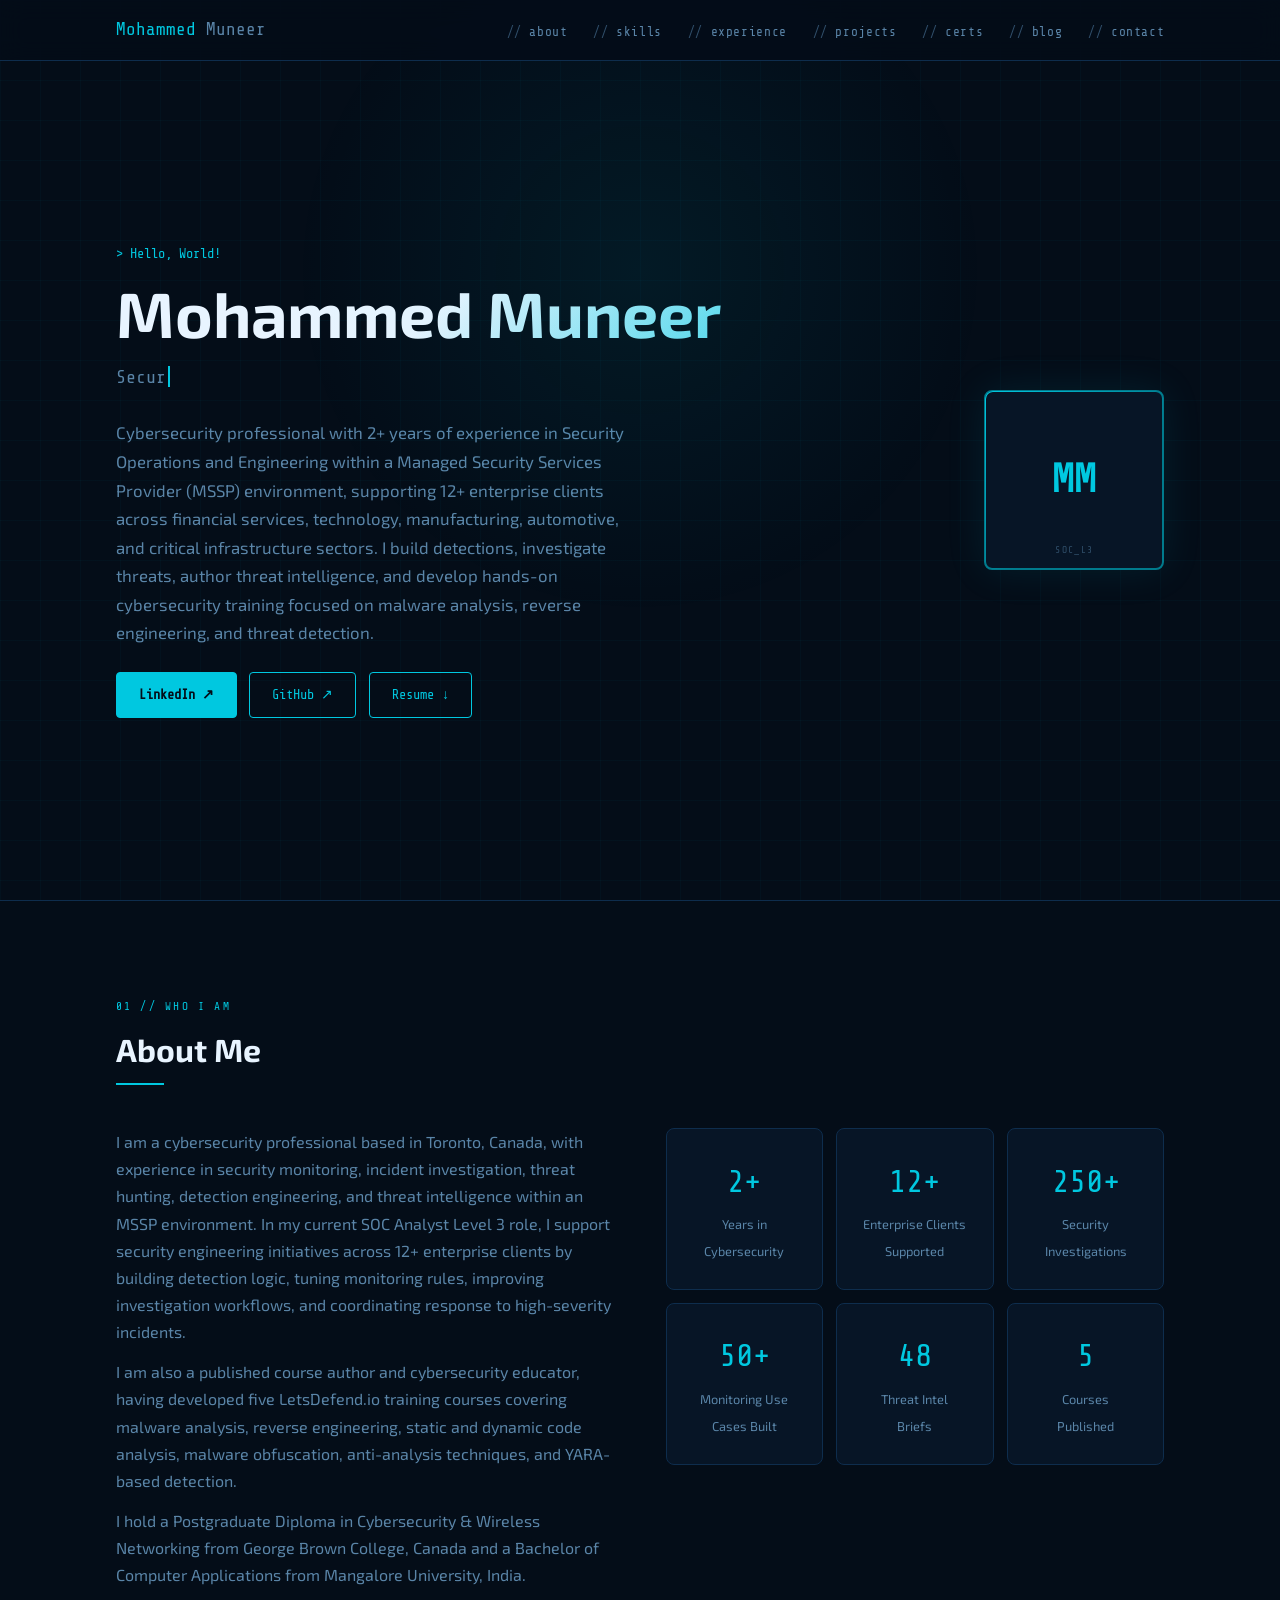
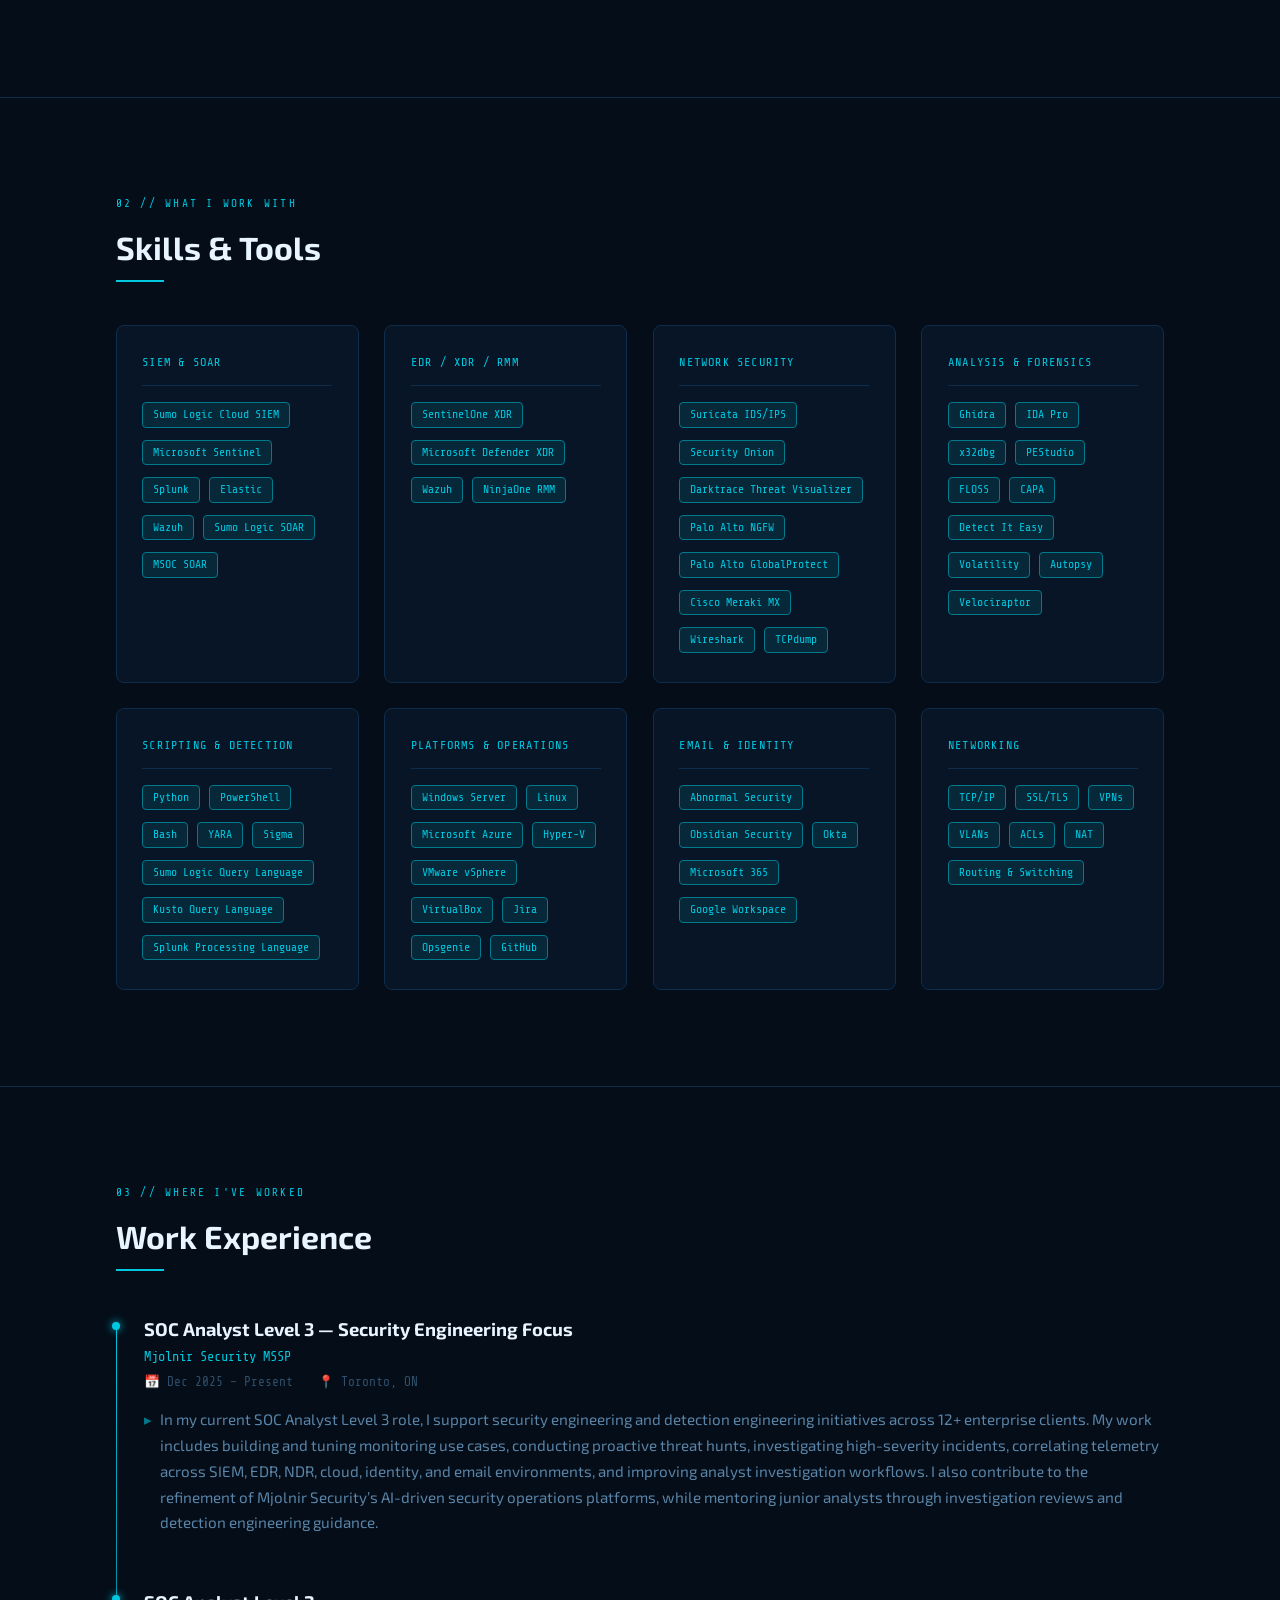
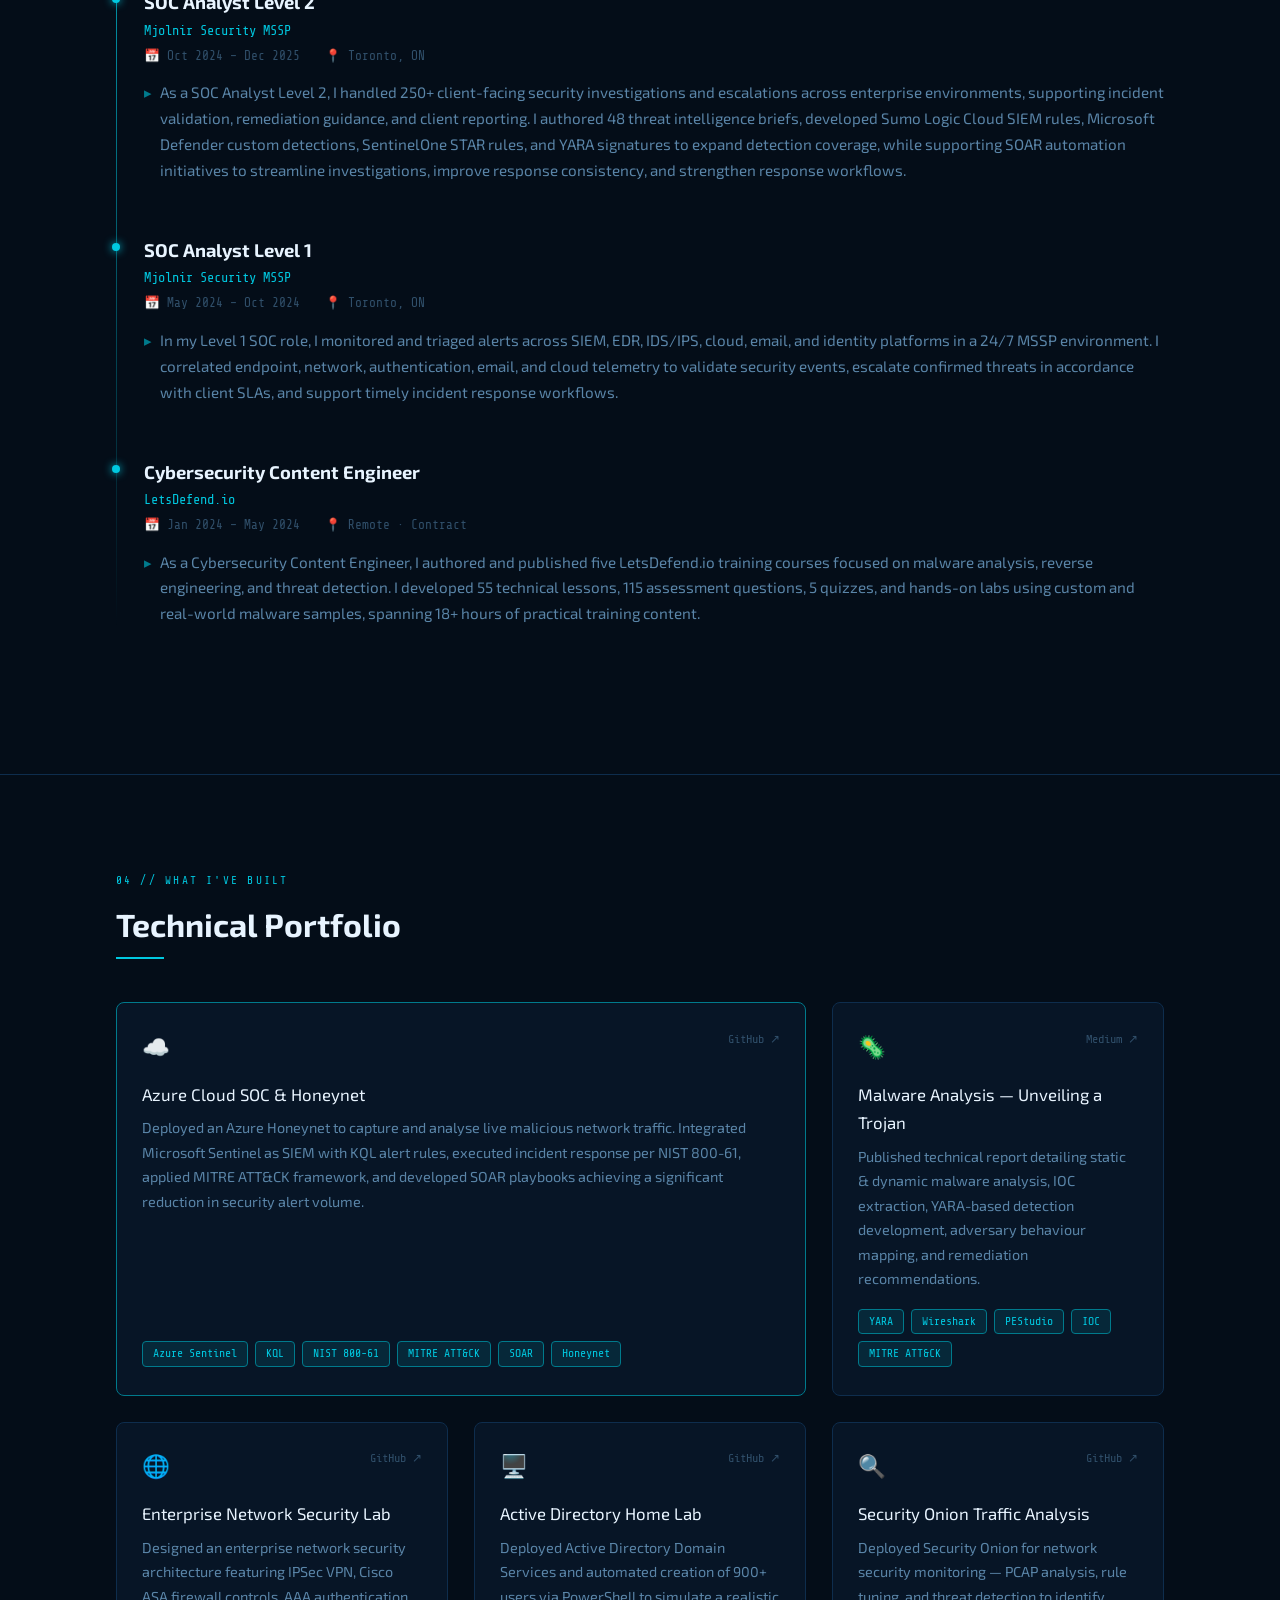
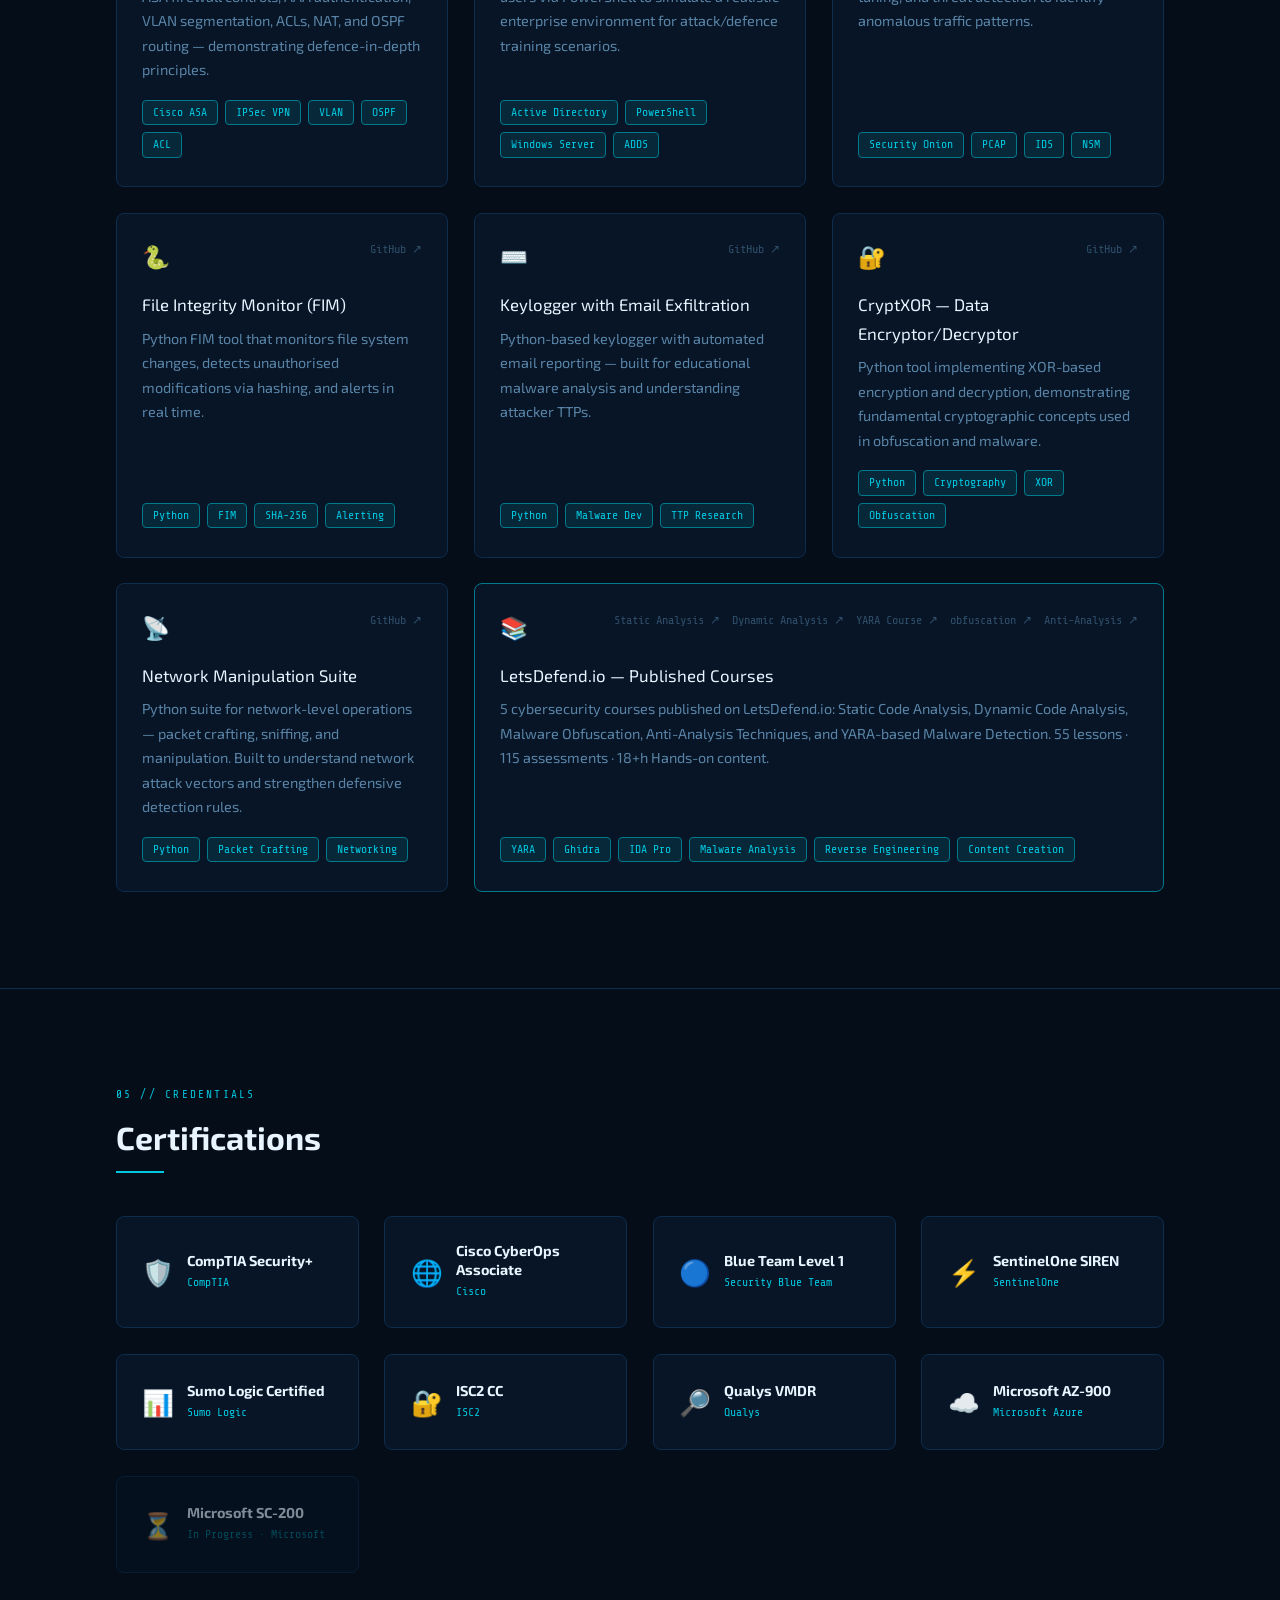
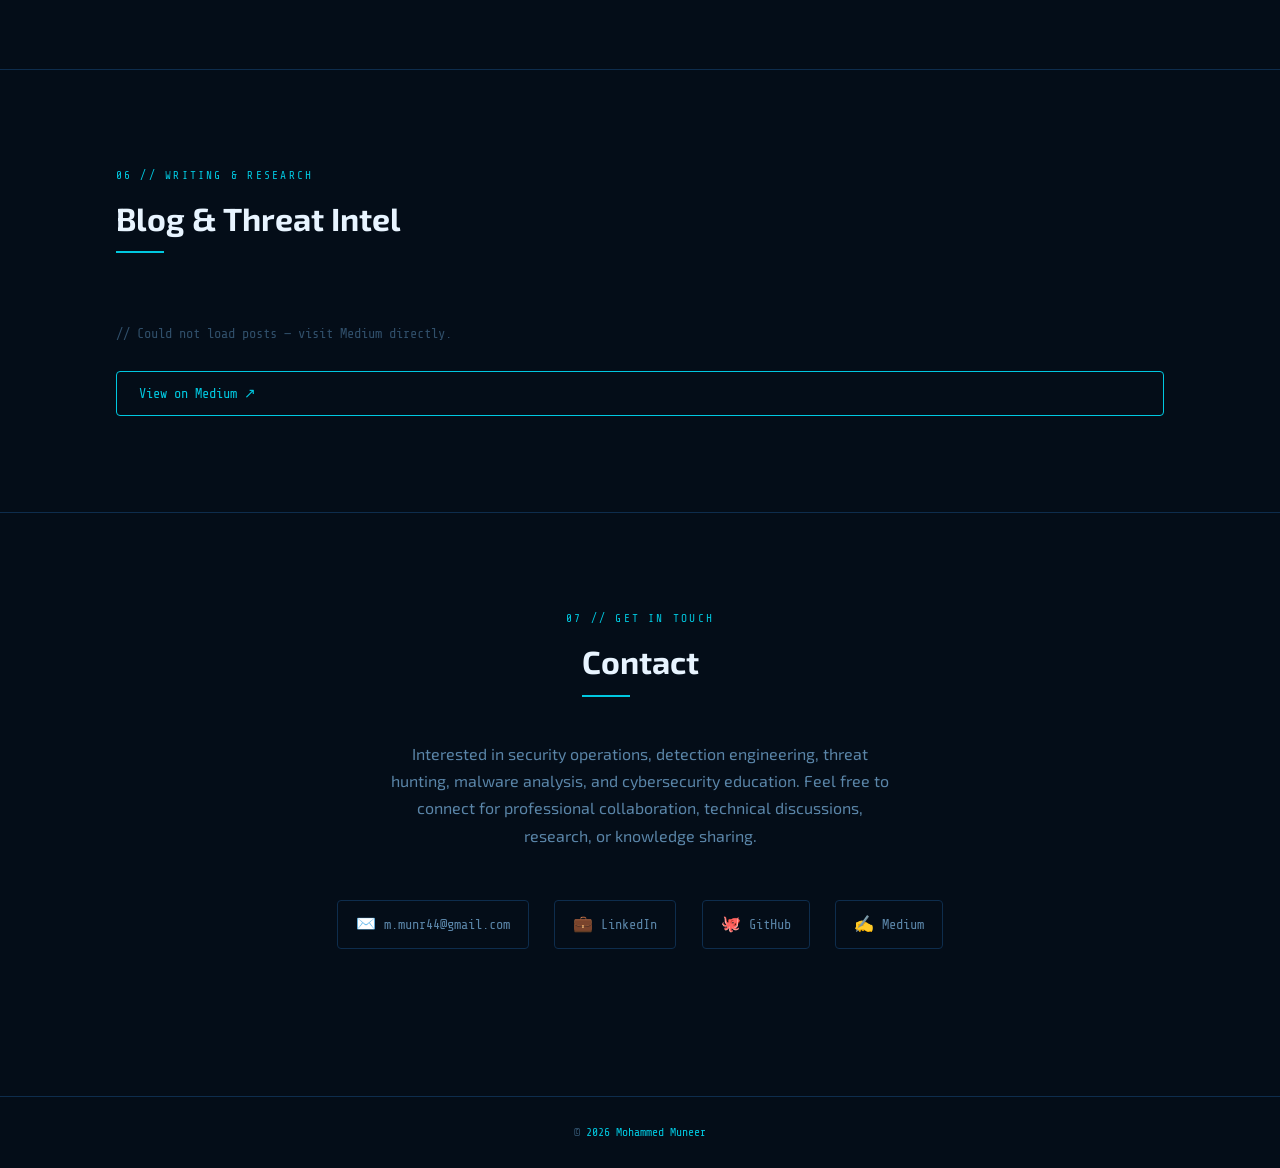
==== commit 585e6ffc: "Update index.html" ====
--- a/index.html
+++ b/index.html
@@ -514,8 +514,8 @@
               <a href="https://app.letsdefend.io/training/lessons/static-code-analysis" target="_blank">Static Analysis ↗</a>
 			  <a href="https://app.letsdefend.io/training/lessons/dynamic-code-analysis" target="_blank">Dynamic Analysis ↗</a>
               <a href="https://app.letsdefend.io/training/lessons/mastering-yara-for-malware-detection" target="_blank">YARA Course ↗</a>
-			  <a href="https://app.letsdefend.io/training/lessons/malware-obfuscation-techniques" target="_blank">obfuscation techniques ↗</a>
-			  <a href="https://app.letsdefend.io/training/lessons/malware-anti-analysis-techniques" target="_blank">Anti-Analysis techniques ↗</a>
+			  <a href="https://app.letsdefend.io/training/lessons/malware-obfuscation-techniques" target="_blank">obfuscation ↗</a>
+			  <a href="https://app.letsdefend.io/training/lessons/malware-anti-analysis-techniques" target="_blank">Anti-Analysis ↗</a>
             </div>
           </div>
           <div class="project-title">LetsDefend.io — Published Courses</div>
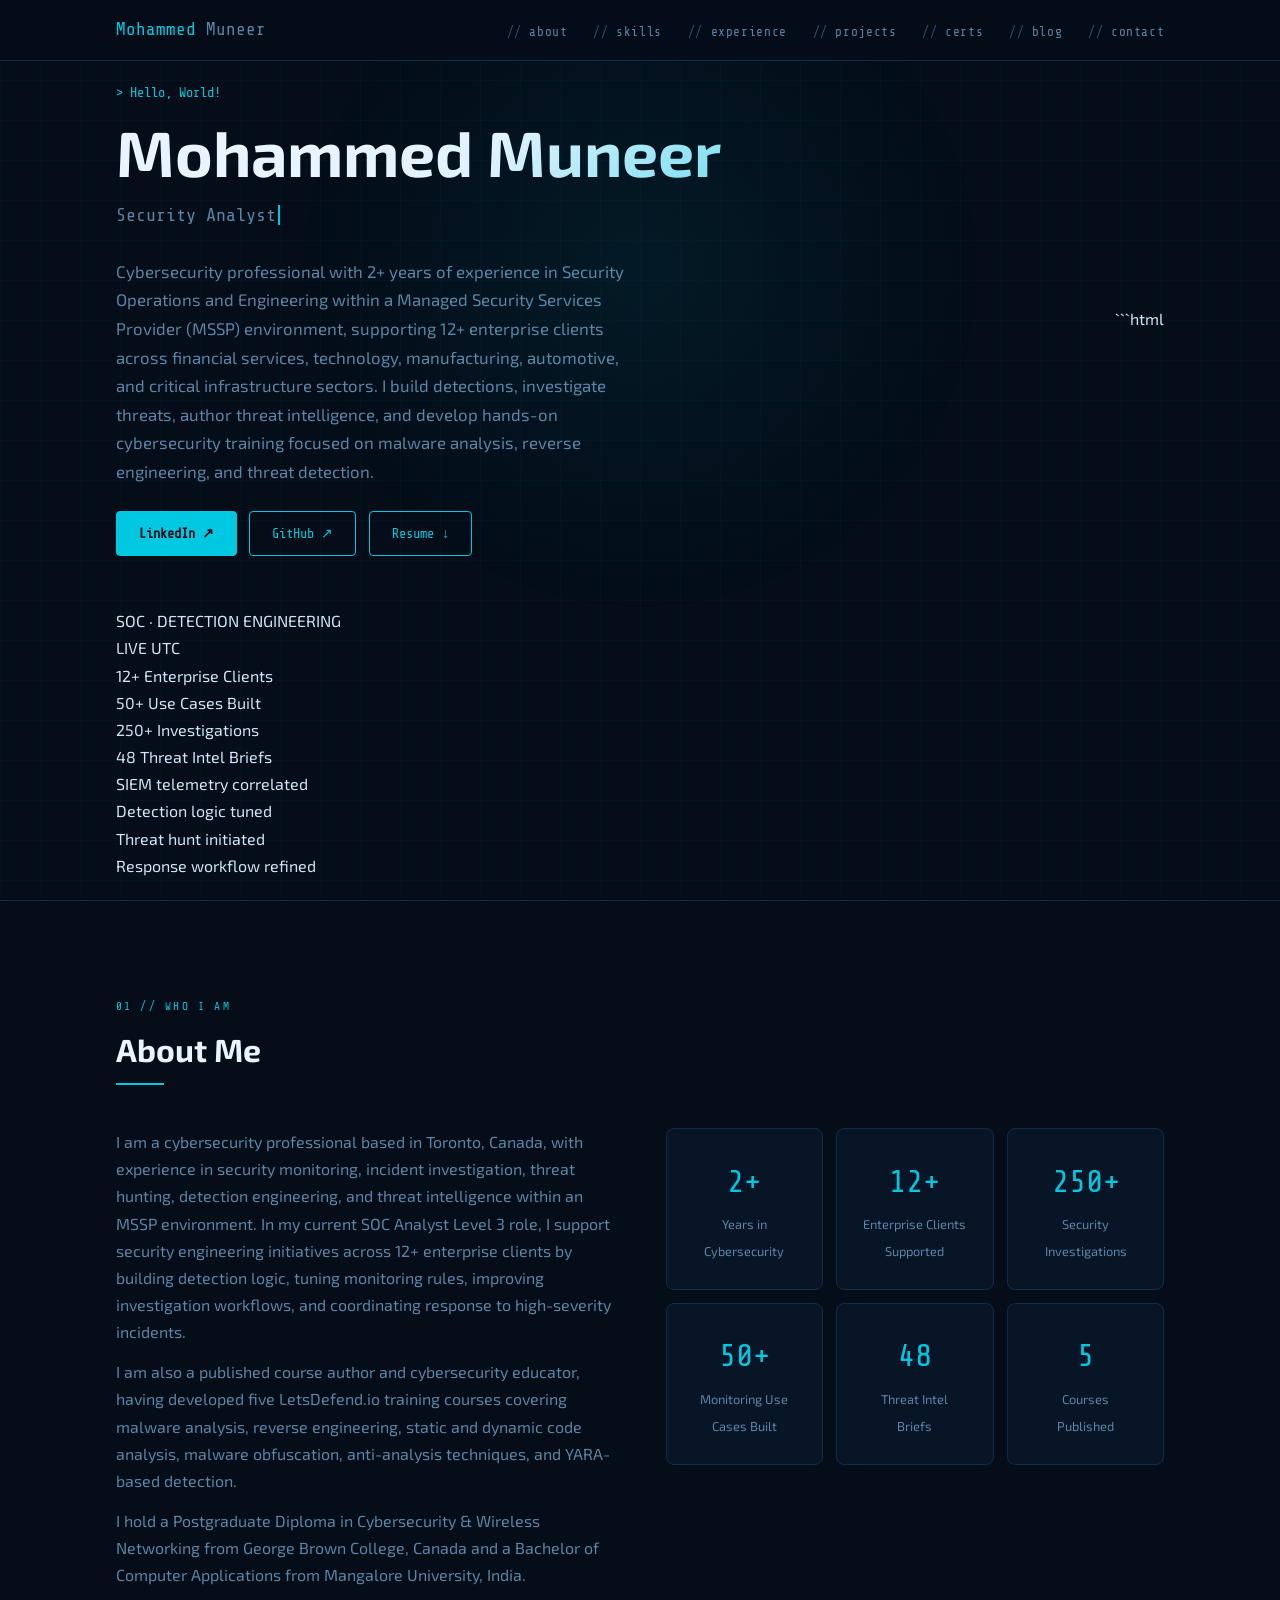
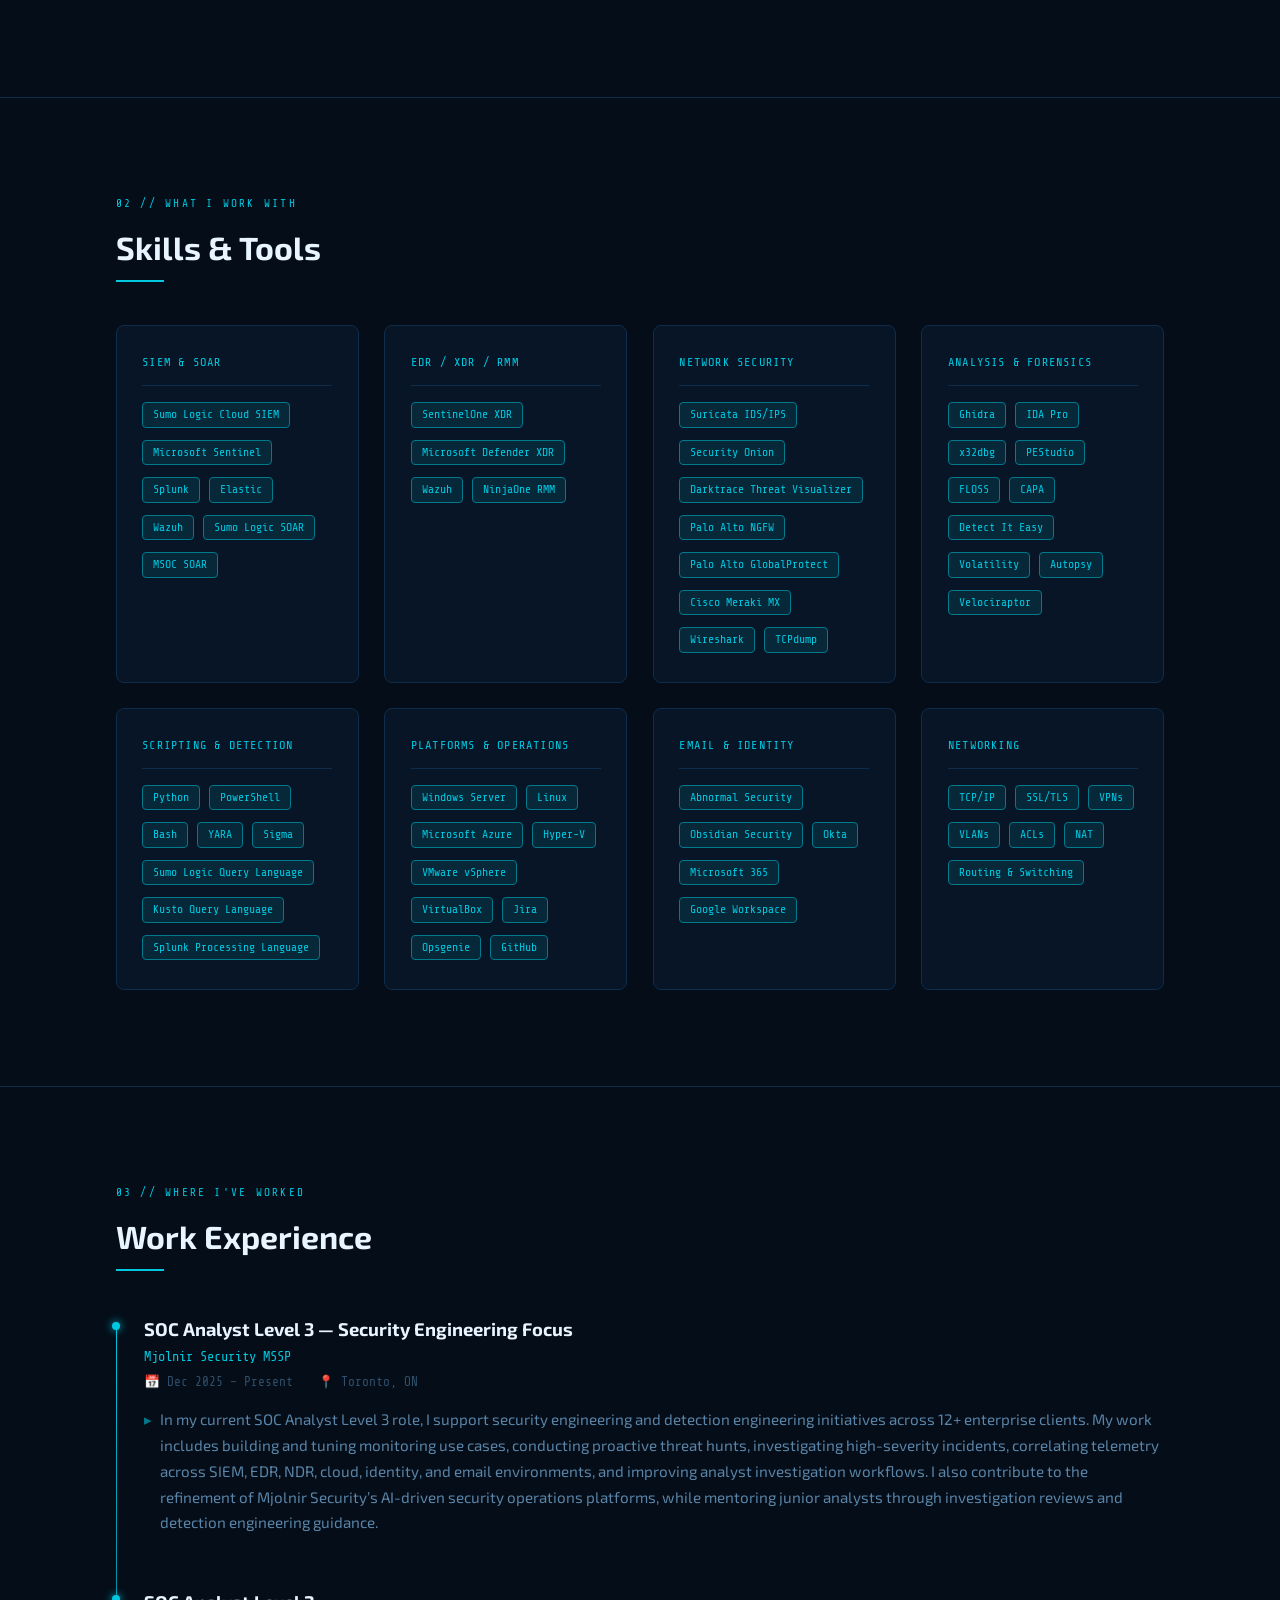
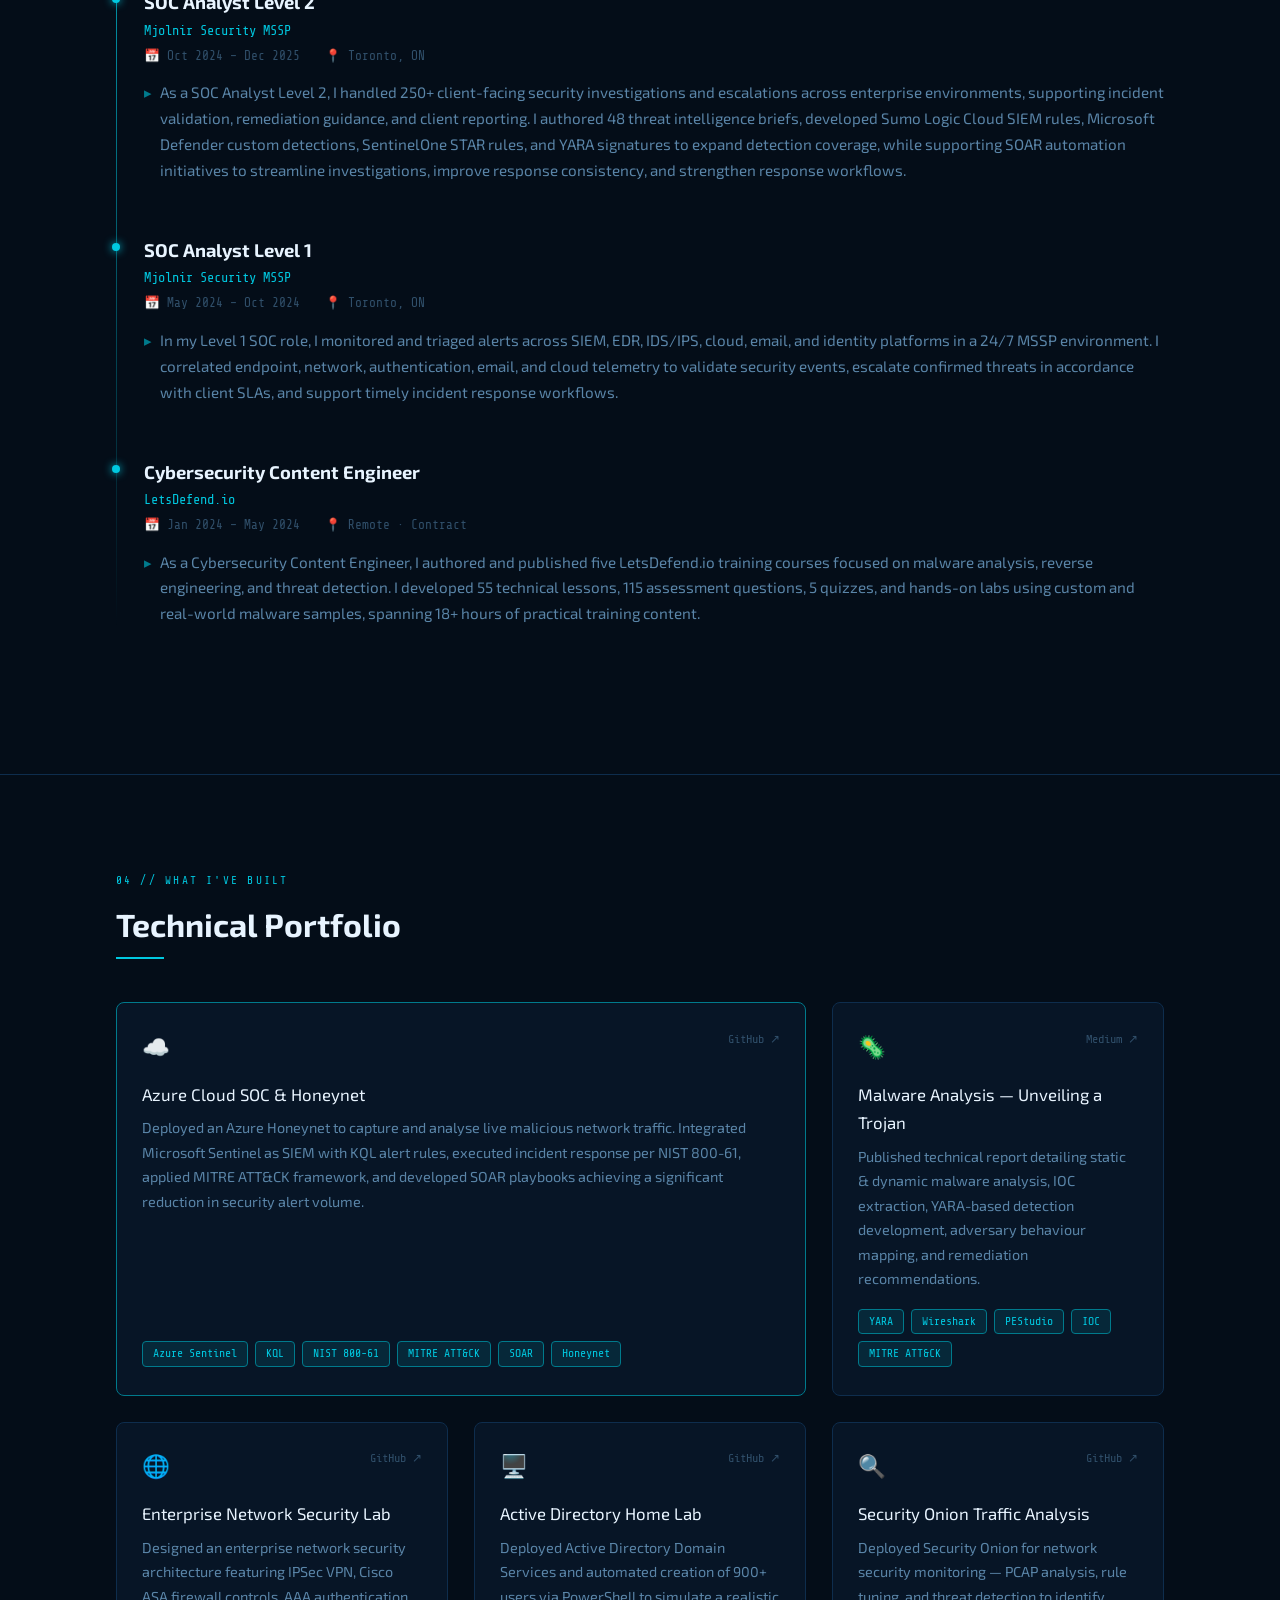
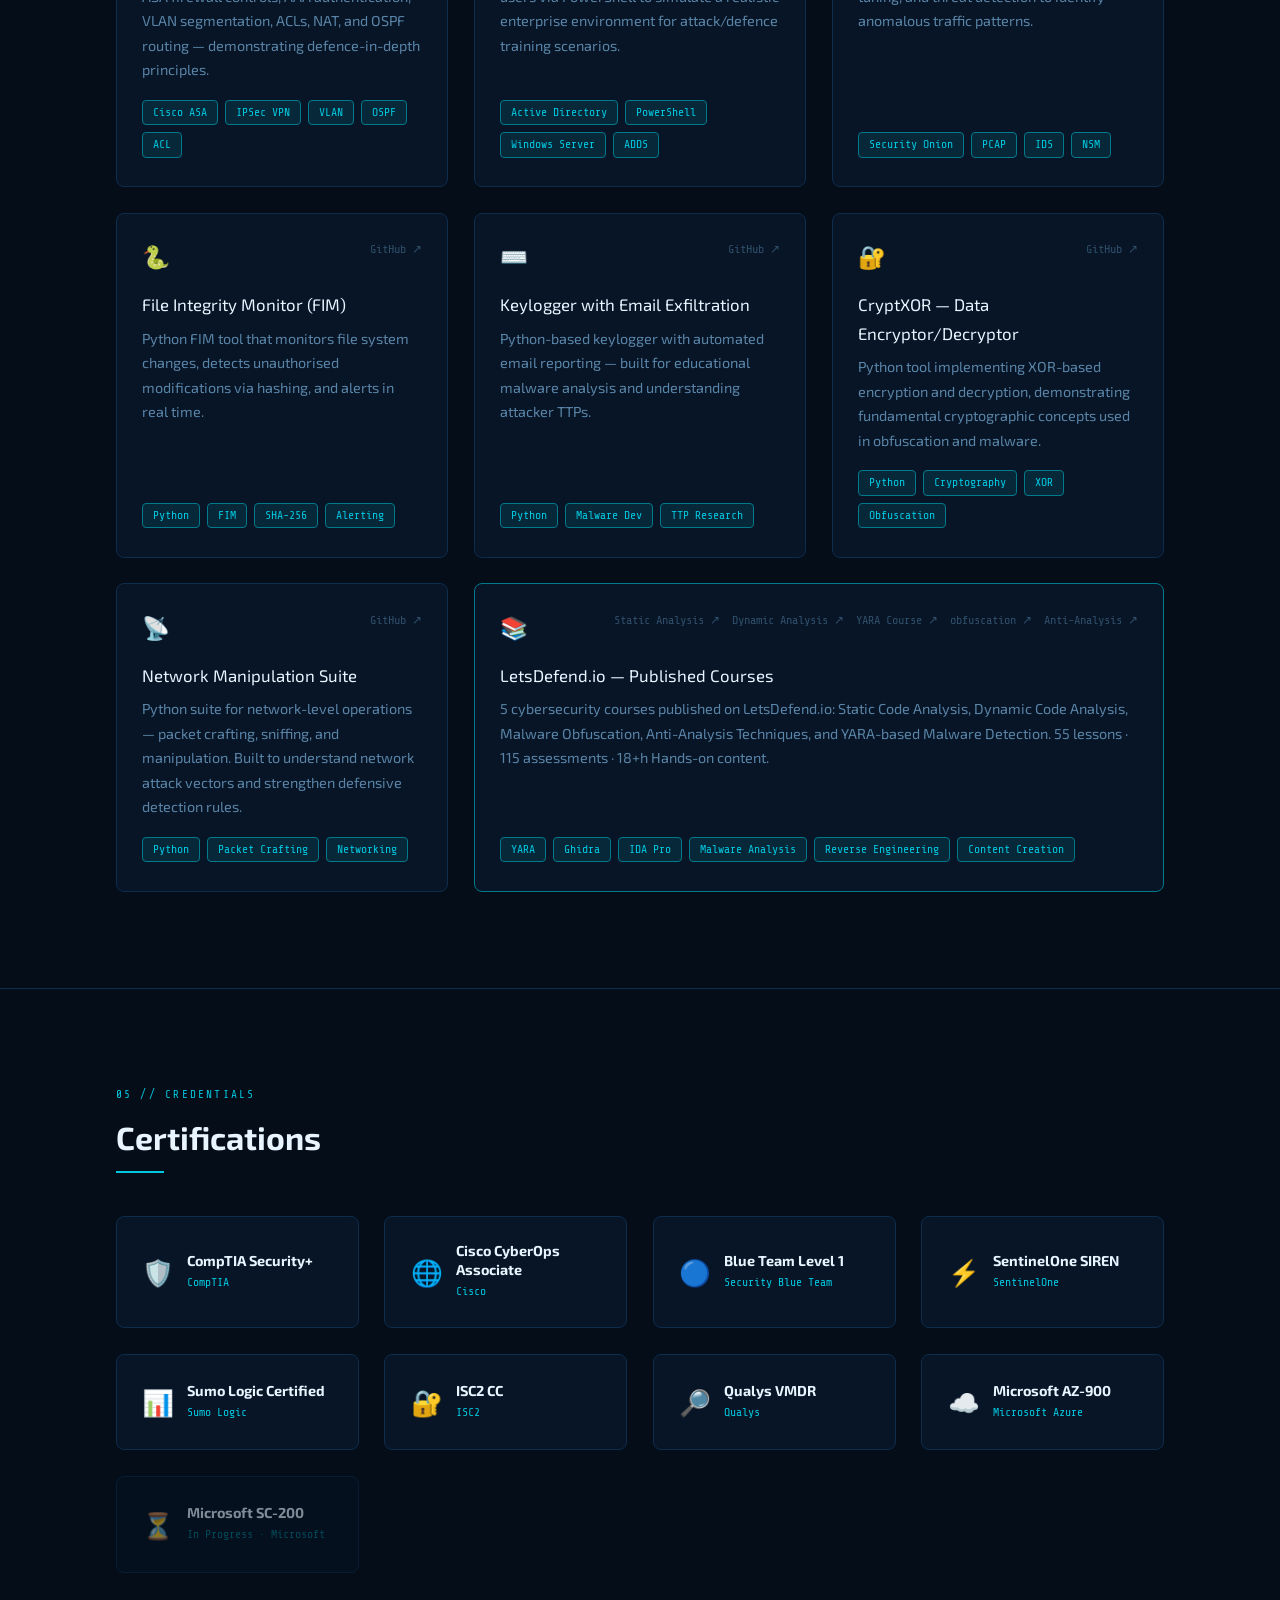
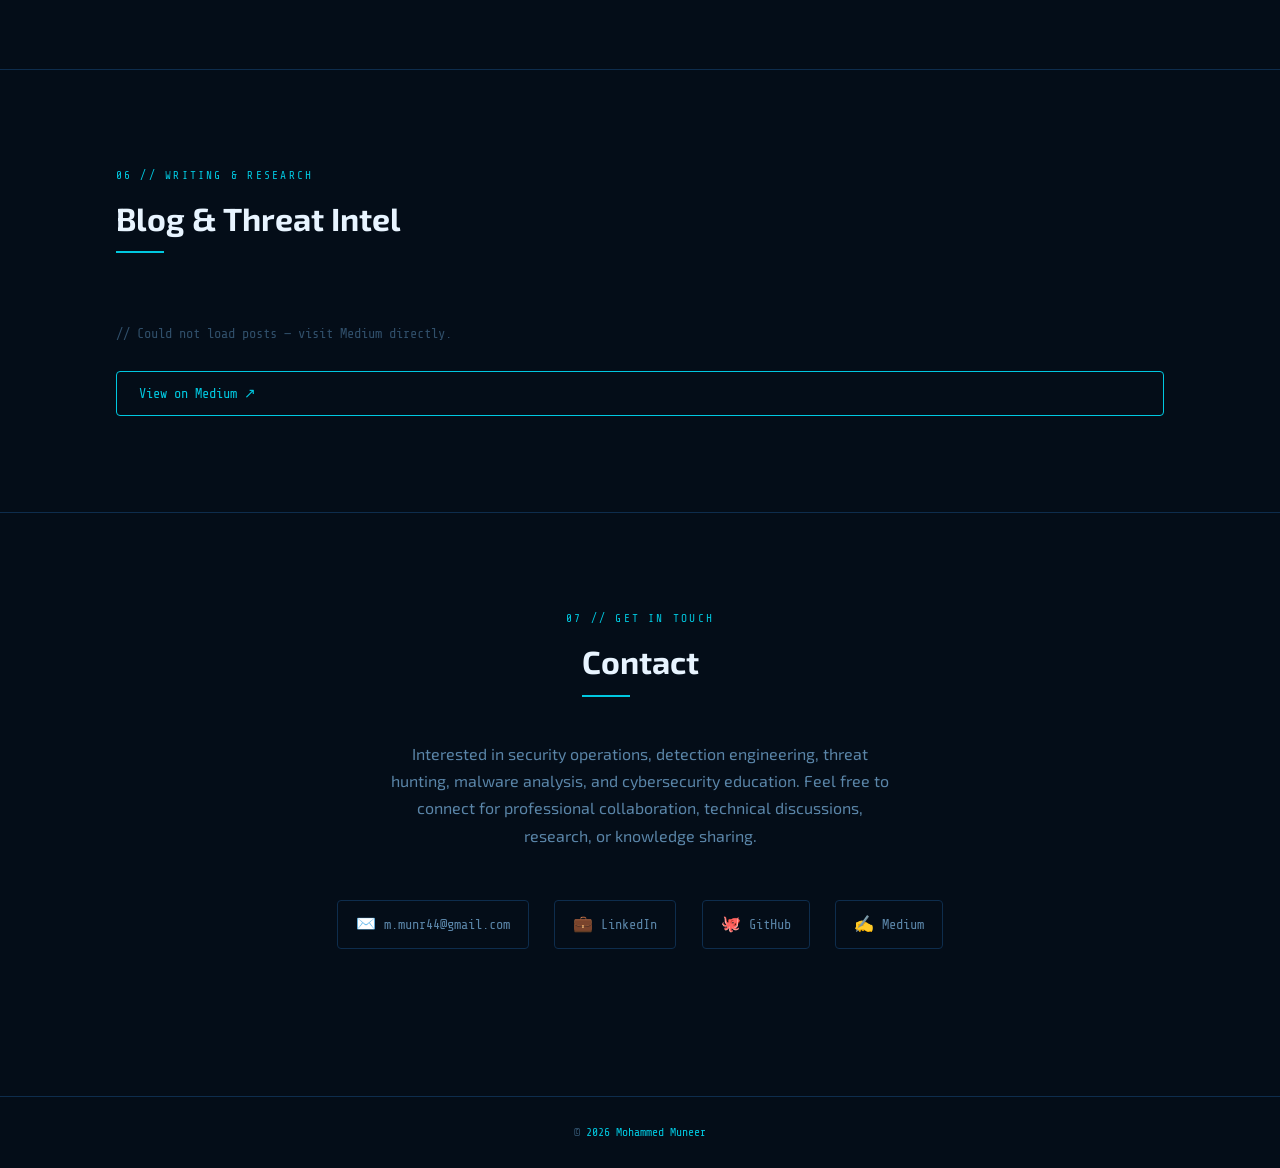
==== commit 259124a6: "Update index.html" ====
--- a/index.html
+++ b/index.html
@@ -49,10 +49,50 @@
           <a href="Mohammed Muneer Resume.pdf" class="btn" download>Resume ↓</a>
         </div>
       </div>
-      <div class="hero-avatar">
-        <span class="initials">MM</span>
-        <span class="avatar-label">SOC_L3</span>
-      </div>
+      ```html
+<!-- Right: SOC dashboard visual -->
+<div class="hero-dashboard">
+  <div class="dash-head">
+    <div class="dash-left">
+      <span class="dash-pulse"></span>
+      <span class="dash-label">SOC · DETECTION ENGINEERING</span>
+    </div>
+    <div class="dash-status">
+      <span>LIVE</span>
+      <span id="utc-clock">UTC</span>
+    </div>
+  </div>
+
+  <div class="dash-body">
+    <div class="dash-metric">
+      <span class="metric-value">12+</span>
+      <span class="metric-label">Enterprise Clients</span>
+    </div>
+
+    <div class="dash-metric">
+      <span class="metric-value">50+</span>
+      <span class="metric-label">Use Cases Built</span>
+    </div>
+
+    <div class="dash-metric">
+      <span class="metric-value">250+</span>
+      <span class="metric-label">Investigations</span>
+    </div>
+
+    <div class="dash-metric">
+      <span class="metric-value">48</span>
+      <span class="metric-label">Threat Intel Briefs</span>
+    </div>
+
+    <div class="dash-stream">
+      <div><span class="stream-dot"></span> SIEM telemetry correlated</div>
+      <div><span class="stream-dot"></span> Detection logic tuned</div>
+      <div><span class="stream-dot"></span> Threat hunt initiated</div>
+      <div><span class="stream-dot"></span> Response workflow refined</div>
+    </div>
+  </div>
+</div>
+		
     </div>
   </section>
 
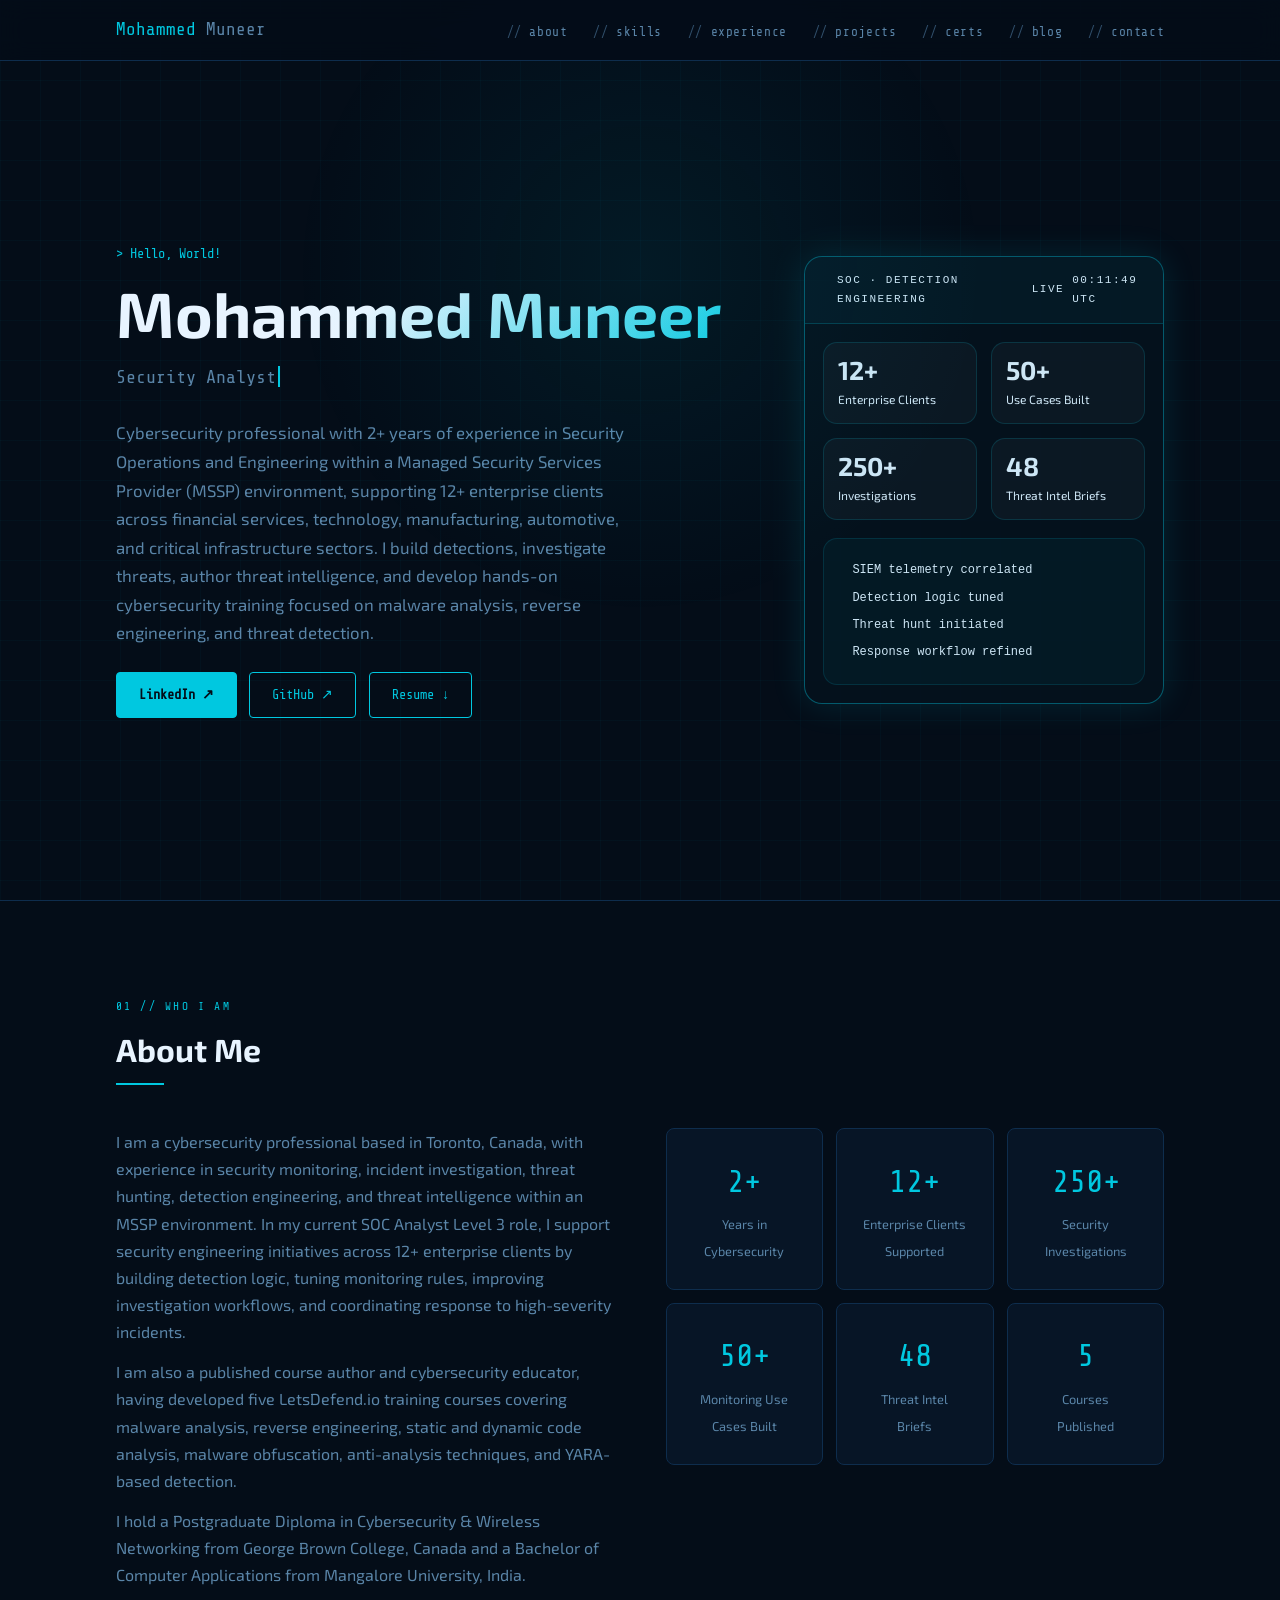
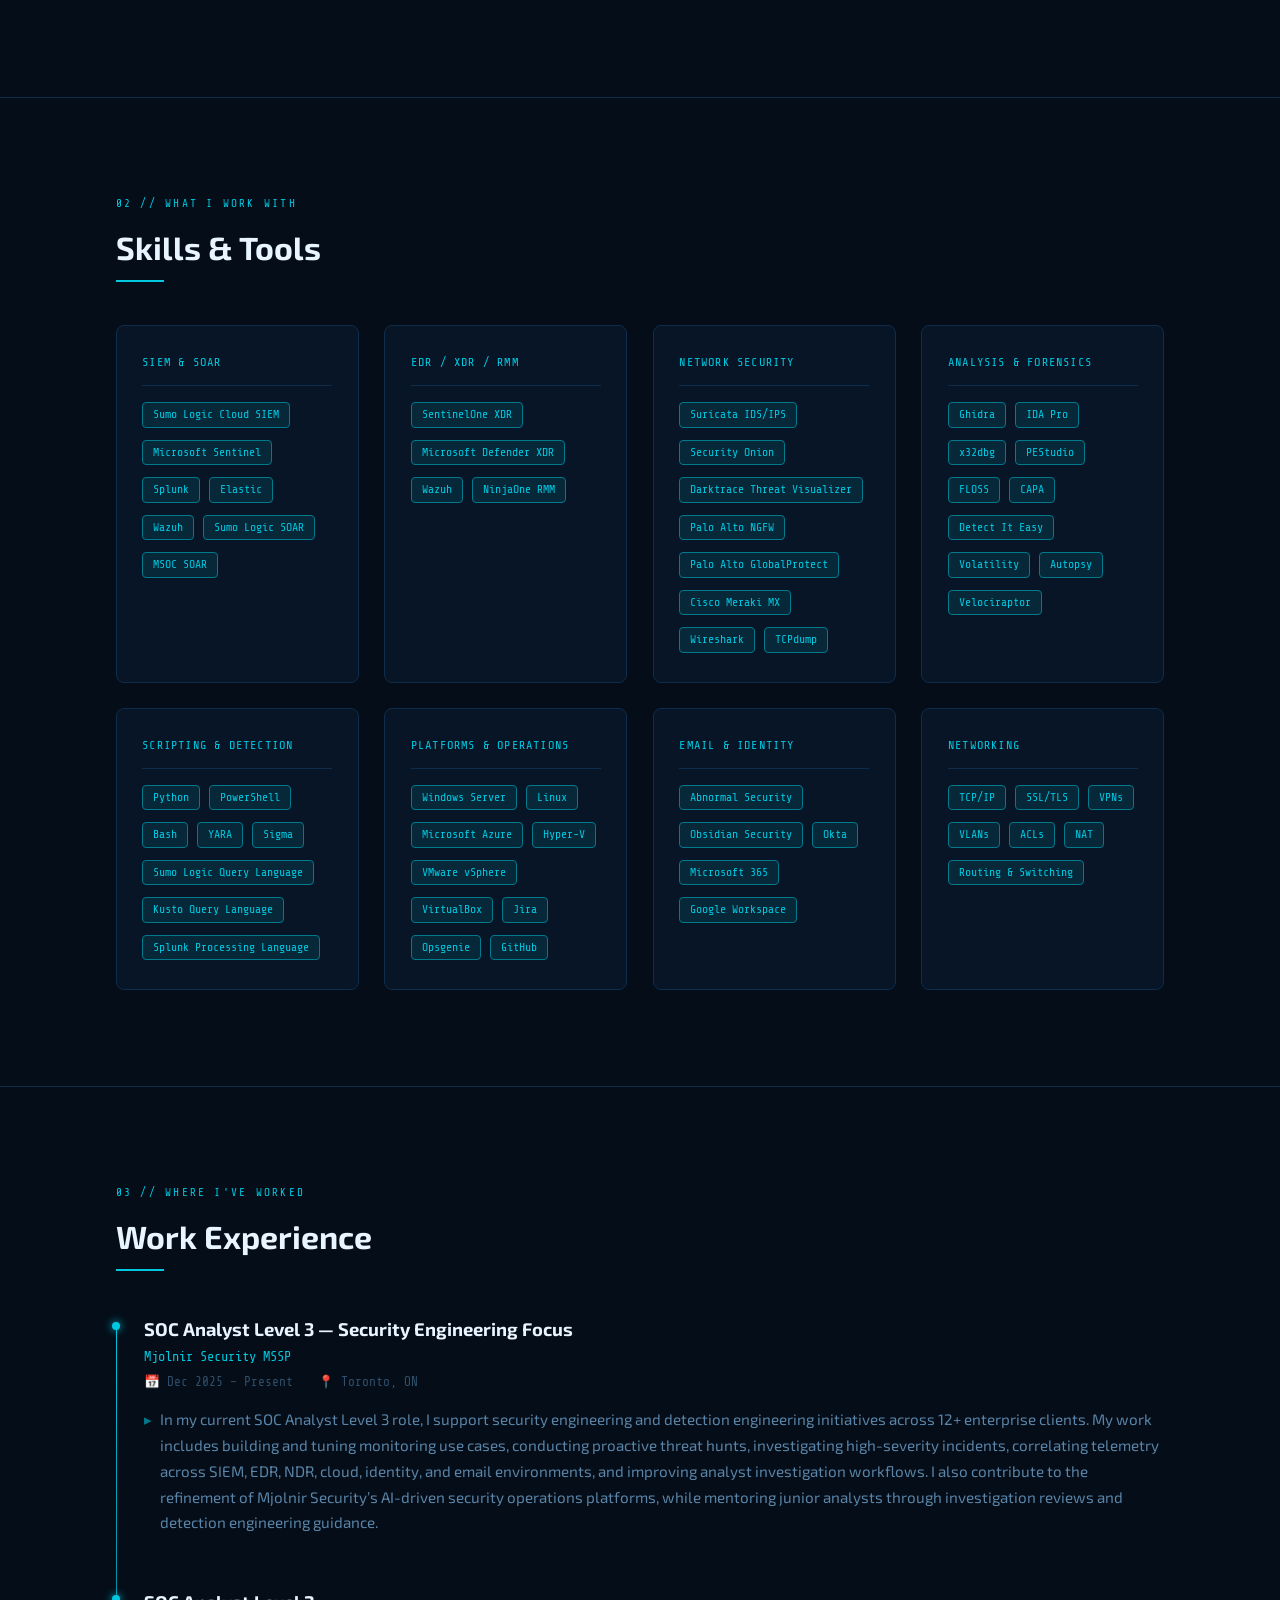
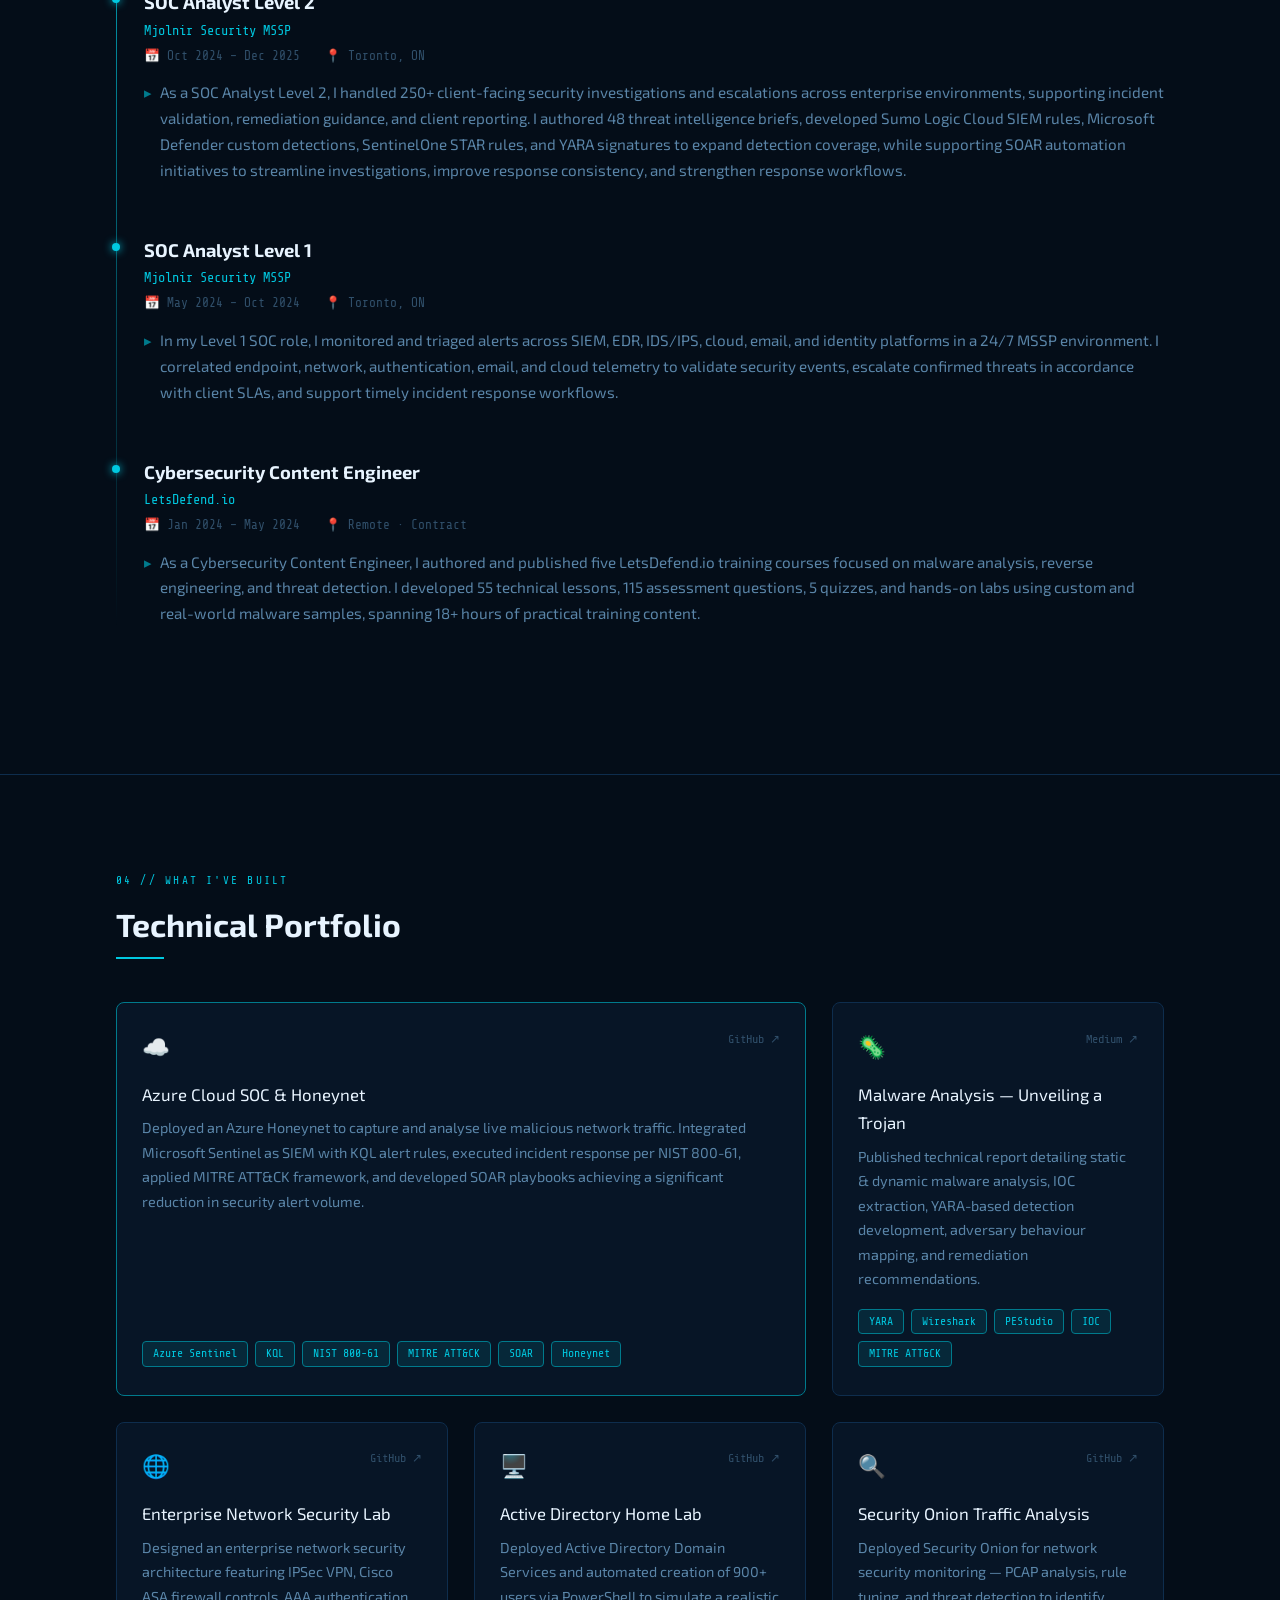
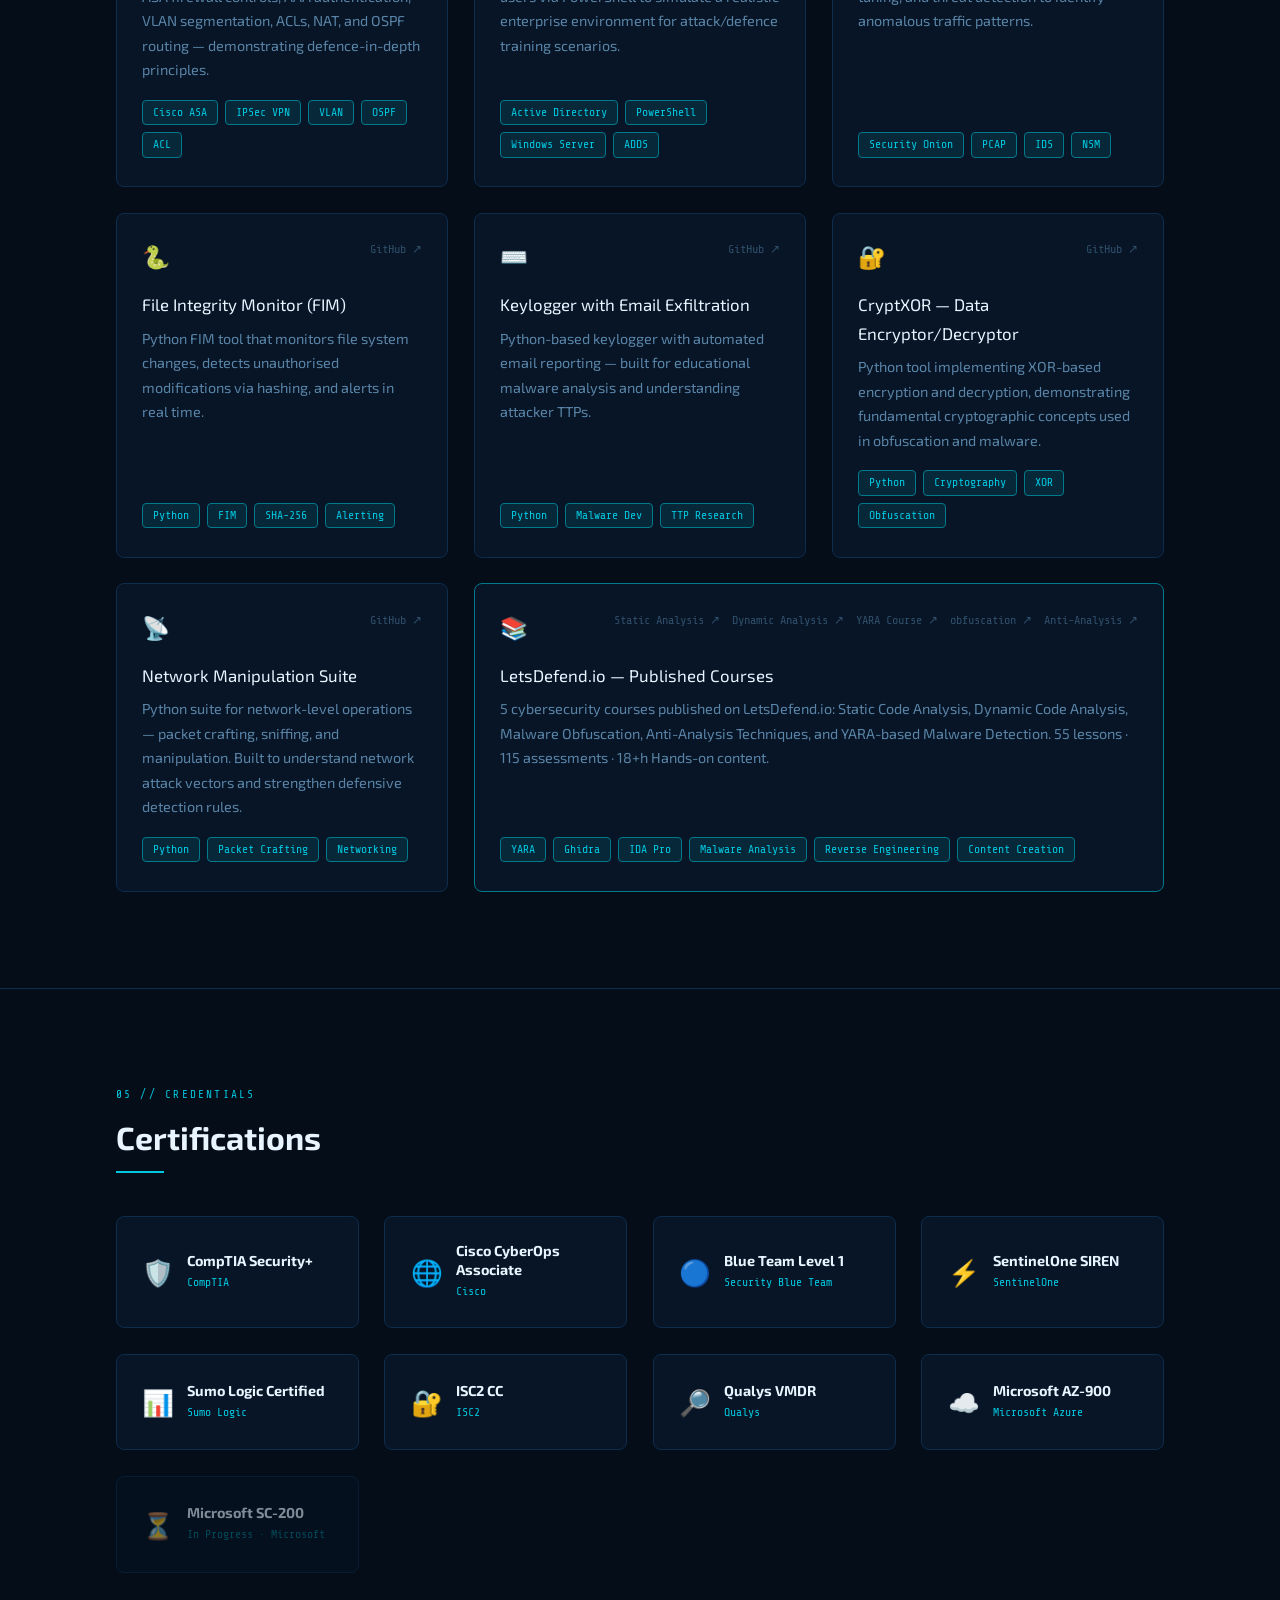
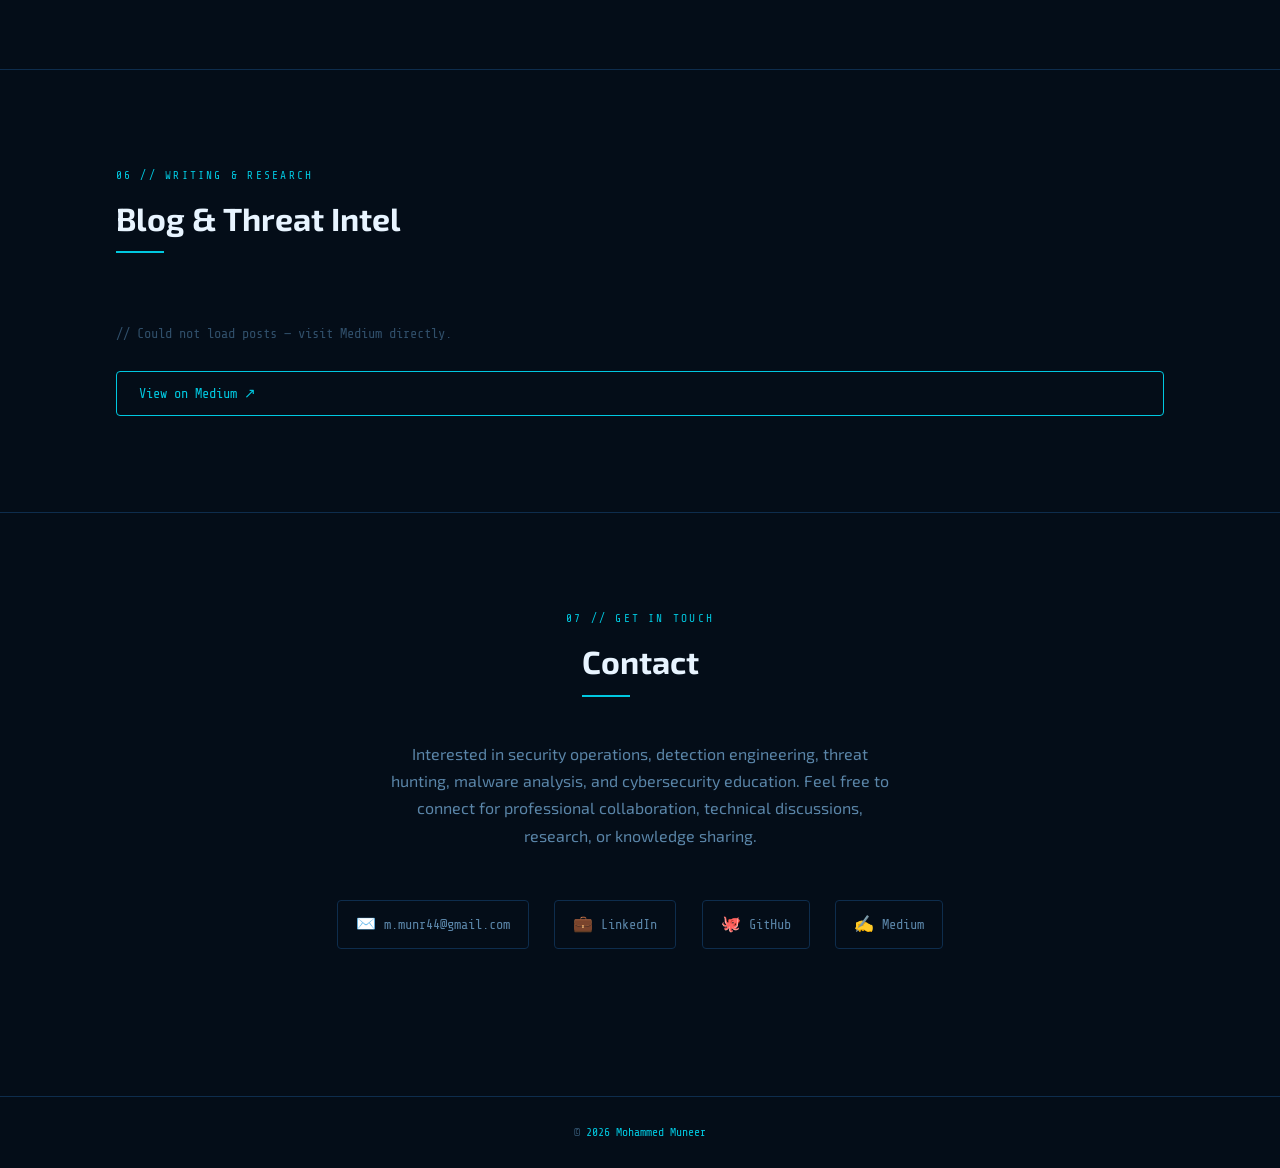
==== commit 7259597a: "Update index.html" ====
--- a/index.html
+++ b/index.html
@@ -49,7 +49,7 @@
           <a href="Mohammed Muneer Resume.pdf" class="btn" download>Resume ↓</a>
         </div>
       </div>
-      ```html
+      
 <!-- Right: SOC dashboard visual -->
 <div class="hero-dashboard">
   <div class="dash-head">
--- a/style.css
+++ b/style.css
@@ -809,3 +809,118 @@
   .nav-links.open { display: flex; }
   .hamburger { display: flex; }
 }
+
+/* Hero SOC dashboard visual */
+.hero-dashboard {
+  width: 360px;
+  max-width: 100%;
+  background: rgba(5, 18, 30, 0.92);
+  border: 1px solid rgba(0, 229, 255, 0.35);
+  border-radius: 18px;
+  box-shadow: 0 0 35px rgba(0, 229, 255, 0.12);
+  overflow: hidden;
+}
+
+.dash-head {
+  display: flex;
+  justify-content: space-between;
+  align-items: center;
+  gap: 12px;
+  padding: 14px 16px;
+  border-bottom: 1px solid rgba(0, 229, 255, 0.18);
+  background: rgba(0, 229, 255, 0.04);
+}
+
+.dash-left,
+.dash-status {
+  display: flex;
+  align-items: center;
+  gap: 8px;
+}
+
+.dash-label,
+.dash-status {
+  font-family: monospace;
+  font-size: 11px;
+  letter-spacing: 0.14em;
+  color: var(--fg-muted);
+}
+
+.dash-status span:first-child {
+  color: var(--ok);
+}
+
+.dash-pulse {
+  width: 9px;
+  height: 9px;
+  border-radius: 50%;
+  background: var(--ok);
+  box-shadow: 0 0 12px var(--ok);
+}
+
+.dash-body {
+  padding: 18px;
+  display: grid;
+  grid-template-columns: repeat(2, 1fr);
+  gap: 14px;
+}
+
+.dash-metric {
+  padding: 14px;
+  border: 1px solid rgba(0, 229, 255, 0.14);
+  border-radius: 14px;
+  background: rgba(255, 255, 255, 0.03);
+}
+
+.metric-value {
+  display: block;
+  font-size: 26px;
+  font-weight: 700;
+  color: var(--fg);
+  line-height: 1;
+}
+
+.metric-label {
+  display: block;
+  margin-top: 6px;
+  font-size: 12px;
+  color: var(--fg-muted);
+}
+
+.dash-stream {
+  grid-column: 1 / -1;
+  margin-top: 4px;
+  padding: 14px;
+  border-radius: 14px;
+  background: rgba(0, 229, 255, 0.04);
+  border: 1px solid rgba(0, 229, 255, 0.12);
+  font-family: monospace;
+  font-size: 12px;
+  color: var(--fg-muted);
+}
+
+.dash-stream div {
+  display: flex;
+  align-items: center;
+  gap: 8px;
+  margin: 7px 0;
+}
+
+.stream-dot {
+  width: 6px;
+  height: 6px;
+  border-radius: 50%;
+  background: var(--ok);
+  box-shadow: 0 0 8px var(--ok);
+}
+
+@media (max-width: 768px) {
+  .hero-dashboard {
+    width: 100%;
+    margin-top: 2rem;
+  }
+
+  .dash-body {
+    grid-template-columns: 1fr;
+  }
+}
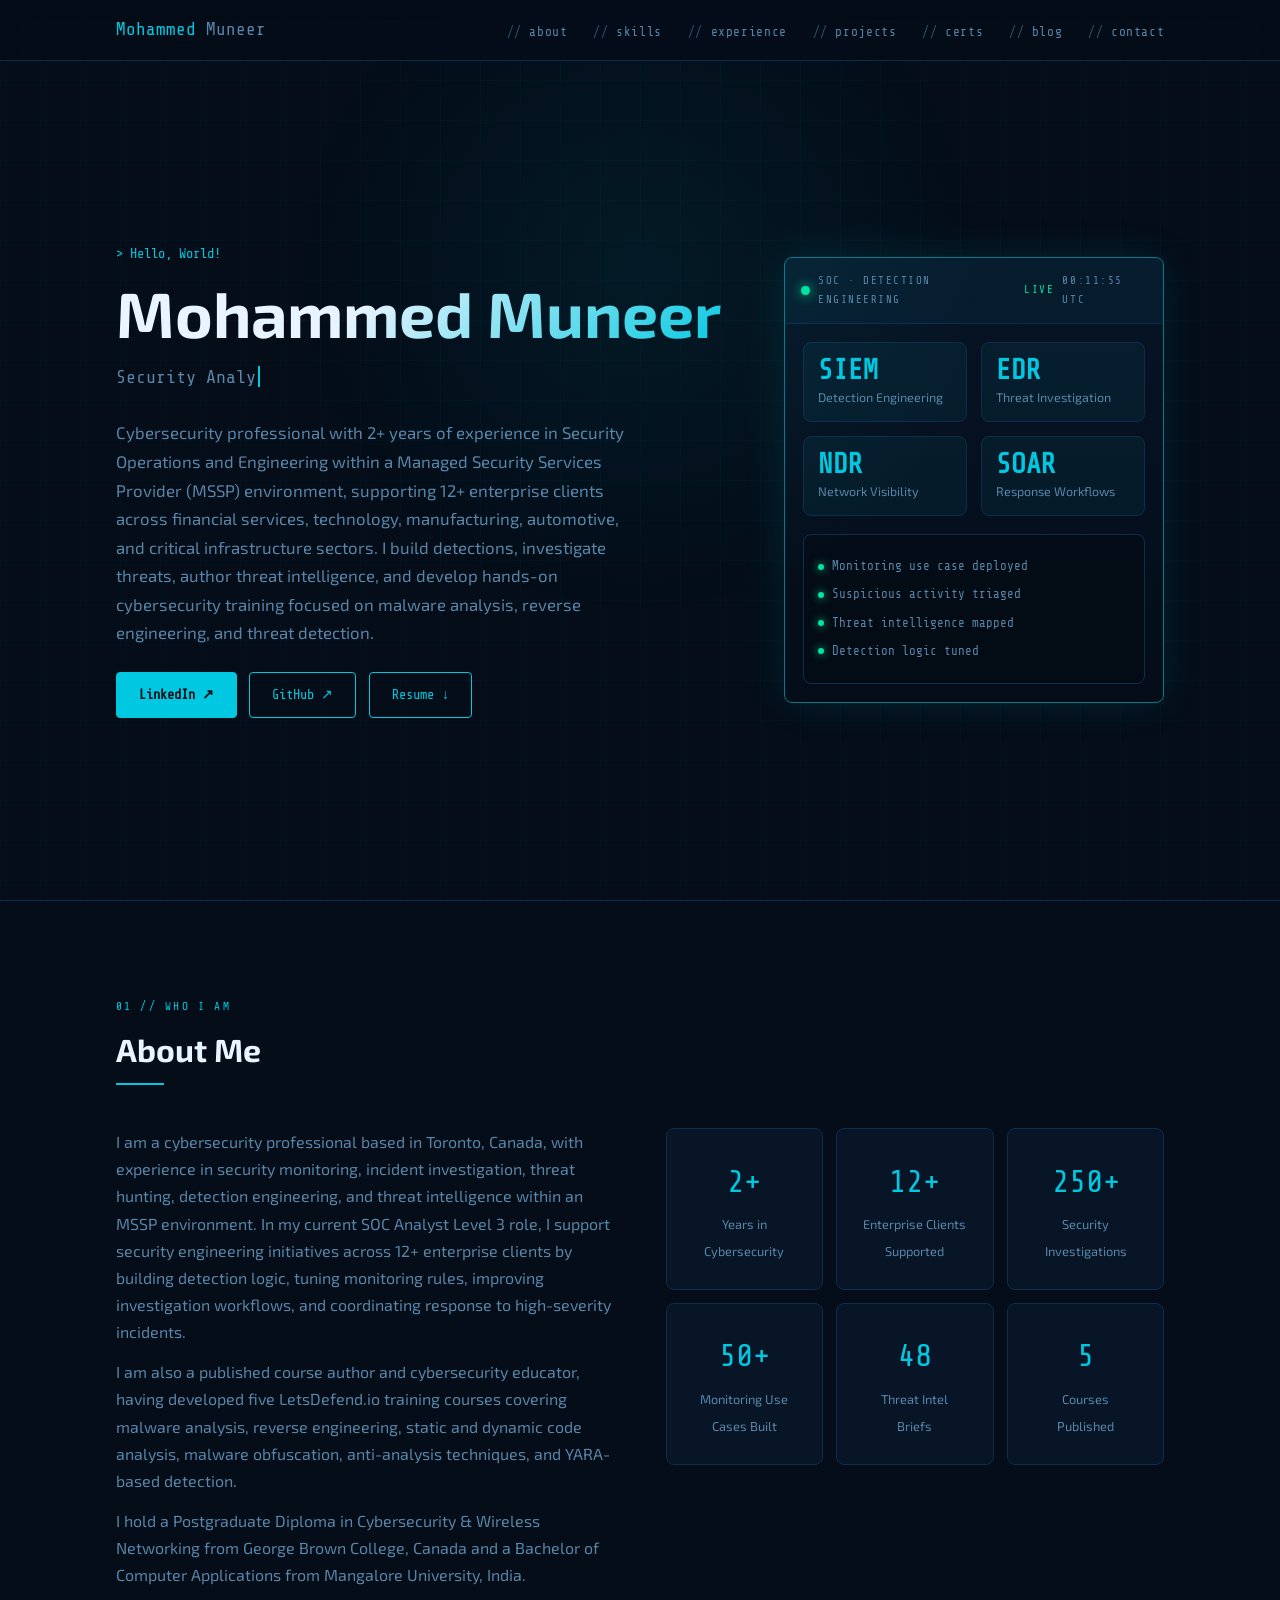
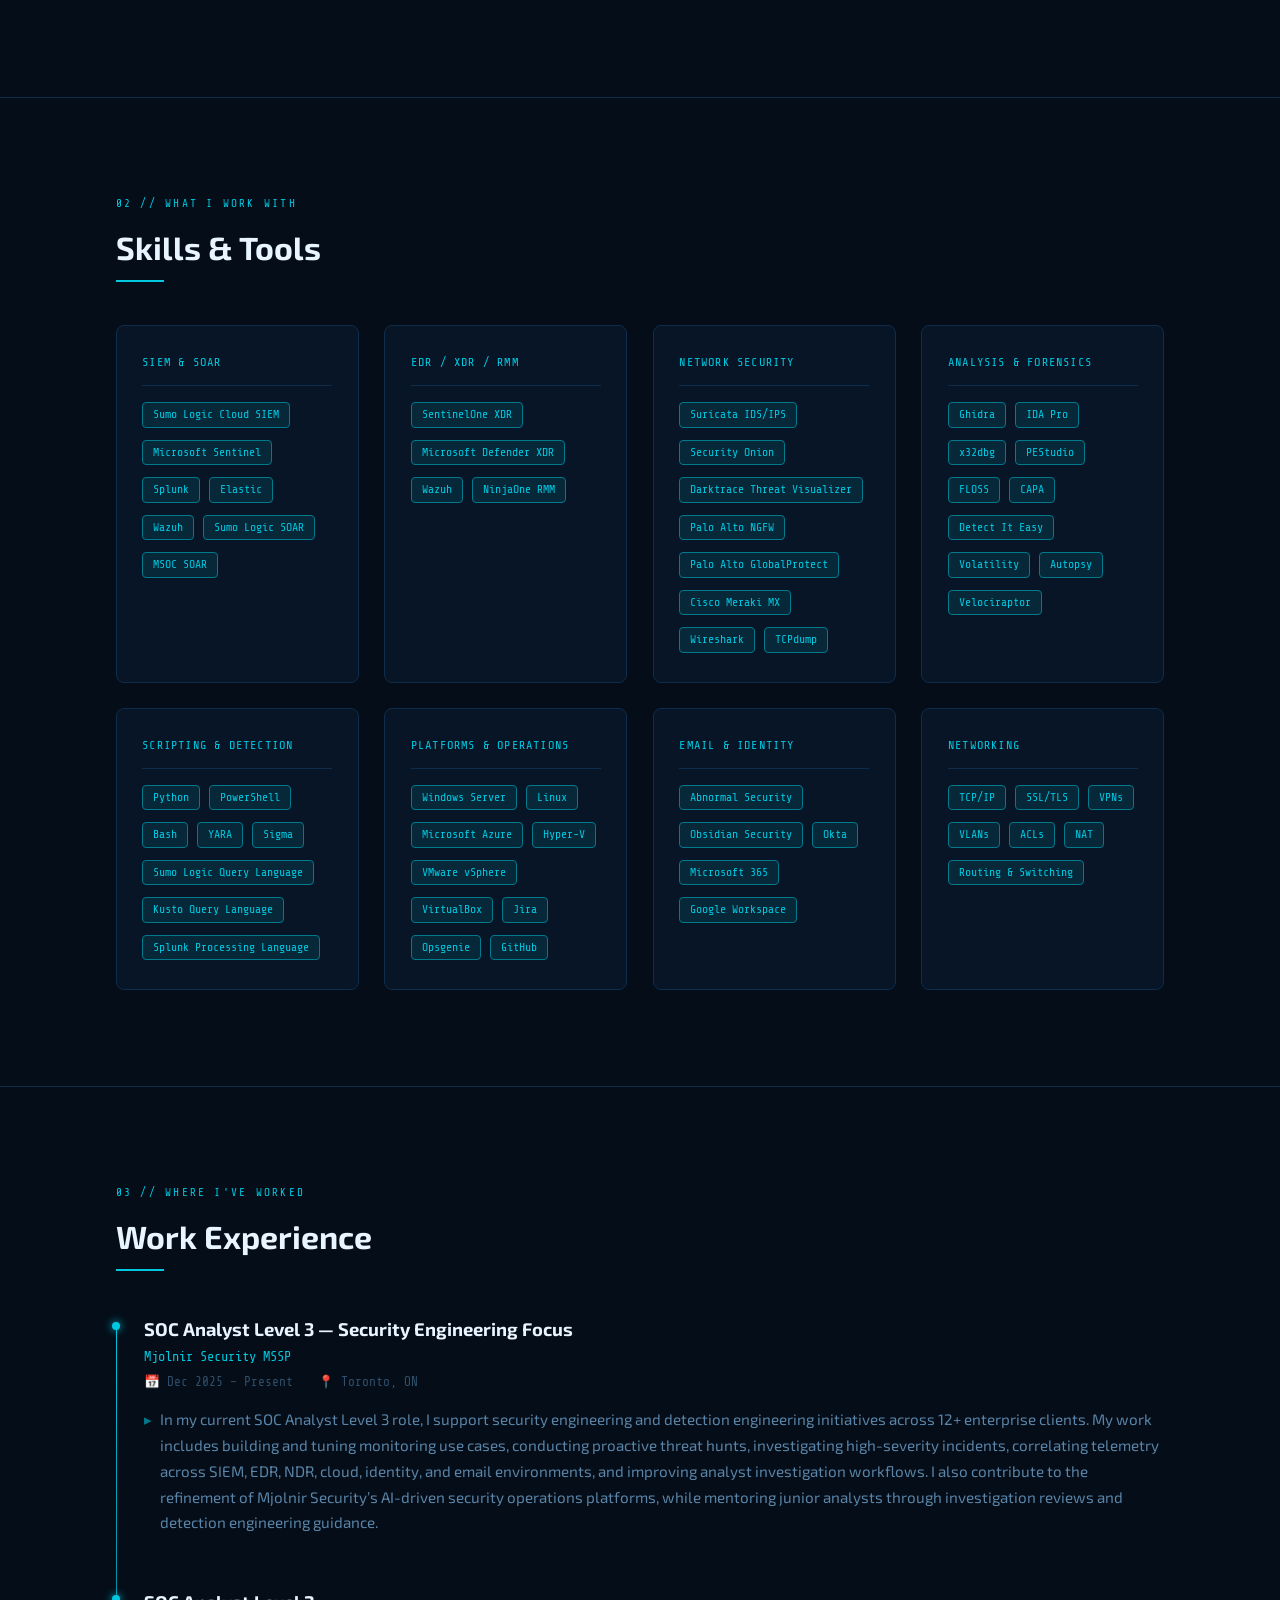
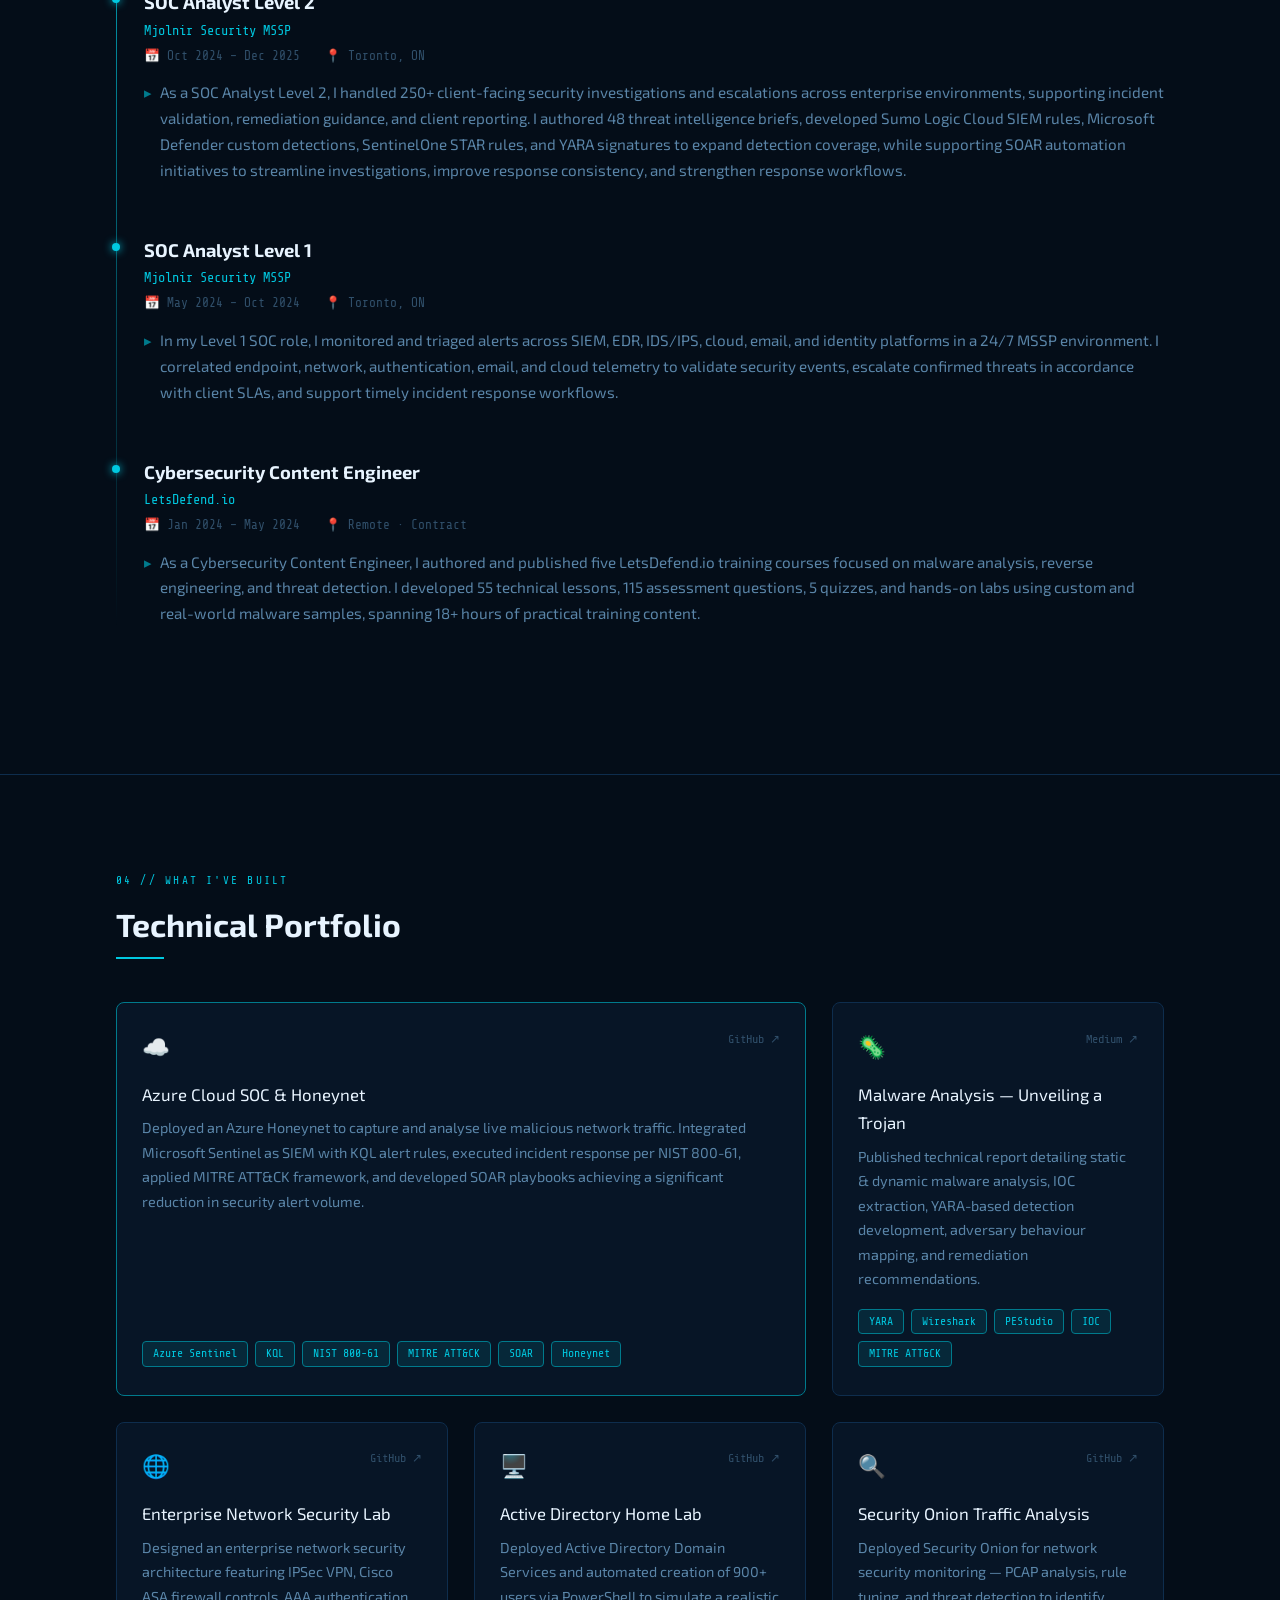
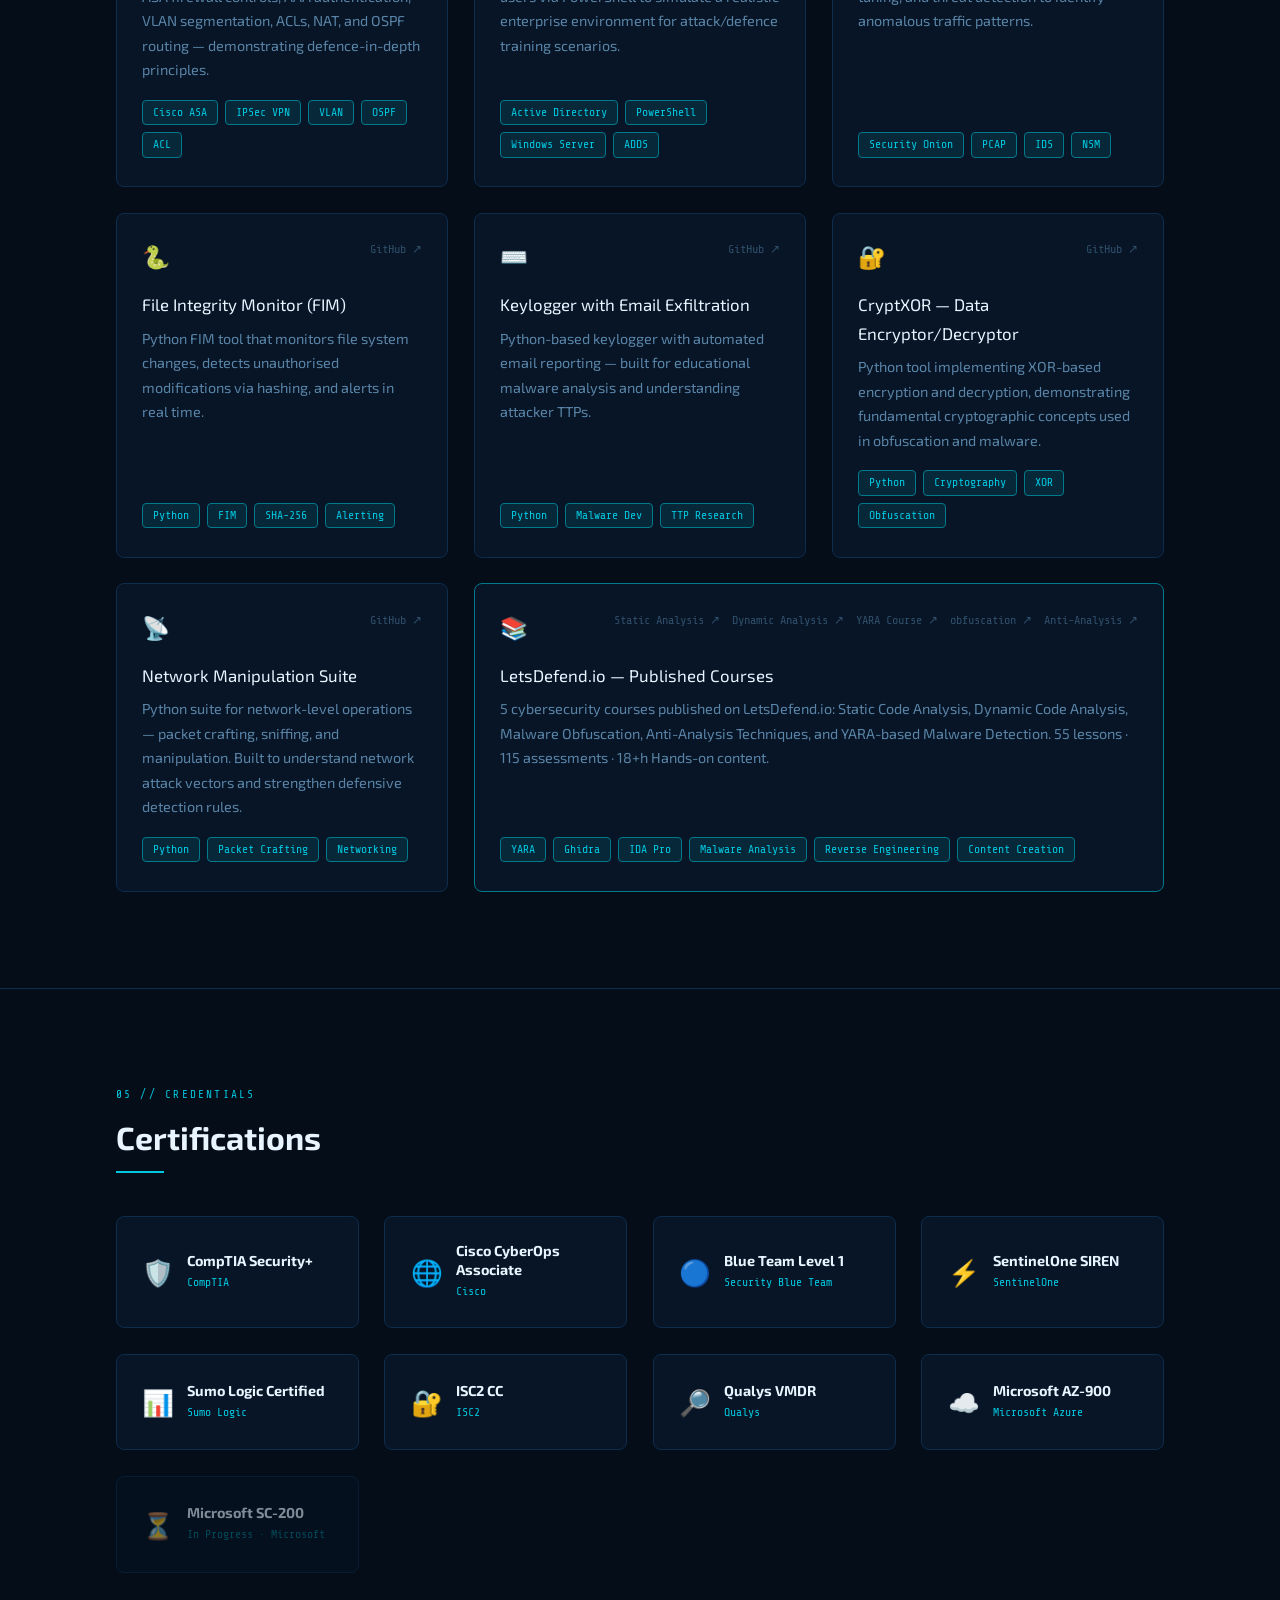
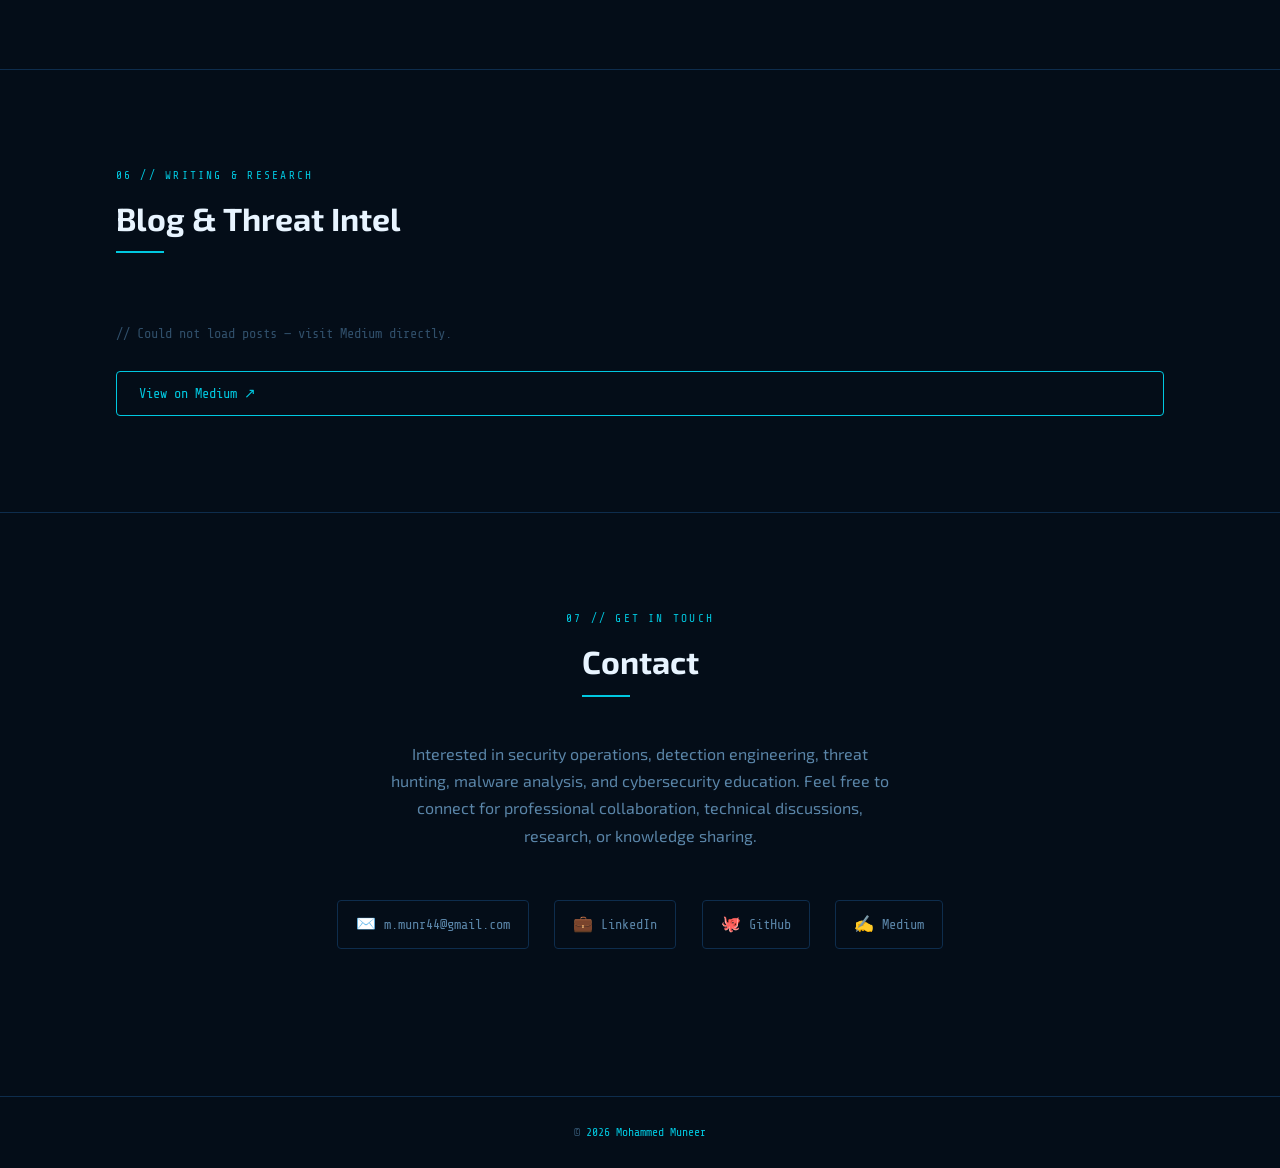
==== commit 608524e0: "Update metrics and streams in index.html" ====
--- a/index.html
+++ b/index.html
@@ -64,32 +64,34 @@
   </div>
 
   <div class="dash-body">
-    <div class="dash-metric">
-      <span class="metric-value">12+</span>
-      <span class="metric-label">Enterprise Clients</span>
-    </div>
-
-    <div class="dash-metric">
-      <span class="metric-value">50+</span>
-      <span class="metric-label">Use Cases Built</span>
-    </div>
-
-    <div class="dash-metric">
-      <span class="metric-value">250+</span>
-      <span class="metric-label">Investigations</span>
-    </div>
-
-    <div class="dash-metric">
-      <span class="metric-value">48</span>
-      <span class="metric-label">Threat Intel Briefs</span>
-    </div>
-
-    <div class="dash-stream">
-      <div><span class="stream-dot"></span> SIEM telemetry correlated</div>
-      <div><span class="stream-dot"></span> Detection logic tuned</div>
-      <div><span class="stream-dot"></span> Threat hunt initiated</div>
-      <div><span class="stream-dot"></span> Response workflow refined</div>
-    </div>
+  <div class="dash-metric">
+    <span class="metric-value">SIEM</span>
+    <span class="metric-label">Detection Engineering</span>
+  </div>
+
+  <div class="dash-metric">
+    <span class="metric-value">EDR</span>
+    <span class="metric-label">Threat Investigation</span>
+  </div>
+
+  <div class="dash-metric">
+    <span class="metric-value">NDR</span>
+    <span class="metric-label">Network Visibility</span>
+  </div>
+
+  <div class="dash-metric">
+    <span class="metric-value">SOAR</span>
+    <span class="metric-label">Response Workflows</span>
+  </div>
+
+  <div class="dash-stream">
+    <div><span class="stream-dot"></span> Monitoring use case deployed</div>
+    <div><span class="stream-dot"></span> Suspicious activity triaged</div>
+    <div><span class="stream-dot"></span> Threat intelligence mapped</div>
+    <div><span class="stream-dot"></span> Detection logic tuned</div>
+  </div>
+</div>
+
   </div>
 </div>
 		
--- a/style.css
+++ b/style.css
@@ -810,15 +810,17 @@
   .hamburger { display: flex; }
 }
 
+
 /* Hero SOC dashboard visual */
 .hero-dashboard {
-  width: 360px;
+  width: 380px;
   max-width: 100%;
-  background: rgba(5, 18, 30, 0.92);
-  border: 1px solid rgba(0, 229, 255, 0.35);
-  border-radius: 18px;
-  box-shadow: 0 0 35px rgba(0, 229, 255, 0.12);
+  background: linear-gradient(180deg, rgba(7, 21, 38, 0.96), rgba(4, 13, 24, 0.96));
+  border: 1px solid var(--cyan-dim);
+  border-radius: var(--radius-md);
+  box-shadow: 0 0 40px rgba(0, 200, 224, 0.12);
   overflow: hidden;
+  flex-shrink: 0;
 }
 
 .dash-head {
@@ -827,8 +829,8 @@
   align-items: center;
   gap: 12px;
   padding: 14px 16px;
-  border-bottom: 1px solid rgba(0, 229, 255, 0.18);
-  background: rgba(0, 229, 255, 0.04);
+  border-bottom: 1px solid var(--border);
+  background: rgba(0, 200, 224, 0.05);
 }
 
 .dash-left,
@@ -840,22 +842,23 @@
 
 .dash-label,
 .dash-status {
-  font-family: monospace;
-  font-size: 11px;
+  font-family: var(--font-mono);
+  font-size: 0.68rem;
   letter-spacing: 0.14em;
-  color: var(--fg-muted);
+  color: var(--text-dim);
+  text-transform: uppercase;
 }
 
 .dash-status span:first-child {
-  color: var(--ok);
+  color: var(--green);
 }
 
 .dash-pulse {
   width: 9px;
   height: 9px;
   border-radius: 50%;
-  background: var(--ok);
-  box-shadow: 0 0 12px var(--ok);
+  background: var(--green);
+  box-shadow: 0 0 12px var(--green);
 }
 
 .dash-body {
@@ -867,36 +870,38 @@
 
 .dash-metric {
   padding: 14px;
-  border: 1px solid rgba(0, 229, 255, 0.14);
-  border-radius: 14px;
-  background: rgba(255, 255, 255, 0.03);
+  border: 1px solid var(--border);
+  border-radius: var(--radius-md);
+  background: rgba(0, 200, 224, 0.06);
 }
 
 .metric-value {
   display: block;
-  font-size: 26px;
+  font-family: var(--font-mono);
+  font-size: 1.7rem;
   font-weight: 700;
-  color: var(--fg);
+  color: var(--cyan);
   line-height: 1;
 }
 
 .metric-label {
   display: block;
   margin-top: 6px;
-  font-size: 12px;
-  color: var(--fg-muted);
+  font-size: 0.78rem;
+  color: var(--text-dim);
+  line-height: 1.35;
 }
 
 .dash-stream {
   grid-column: 1 / -1;
   margin-top: 4px;
   padding: 14px;
-  border-radius: 14px;
-  background: rgba(0, 229, 255, 0.04);
-  border: 1px solid rgba(0, 229, 255, 0.12);
-  font-family: monospace;
-  font-size: 12px;
-  color: var(--fg-muted);
+  border-radius: var(--radius-md);
+  background: rgba(0, 0, 0, 0.18);
+  border: 1px solid var(--border);
+  font-family: var(--font-mono);
+  font-size: 0.78rem;
+  color: var(--text-dim);
 }
 
 .dash-stream div {
@@ -910,8 +915,9 @@
   width: 6px;
   height: 6px;
   border-radius: 50%;
-  background: var(--ok);
-  box-shadow: 0 0 8px var(--ok);
+  background: var(--green);
+  box-shadow: 0 0 8px var(--green);
+  flex-shrink: 0;
 }
 
 @media (max-width: 768px) {
@@ -924,3 +930,4 @@
     grid-template-columns: 1fr;
   }
 }
+
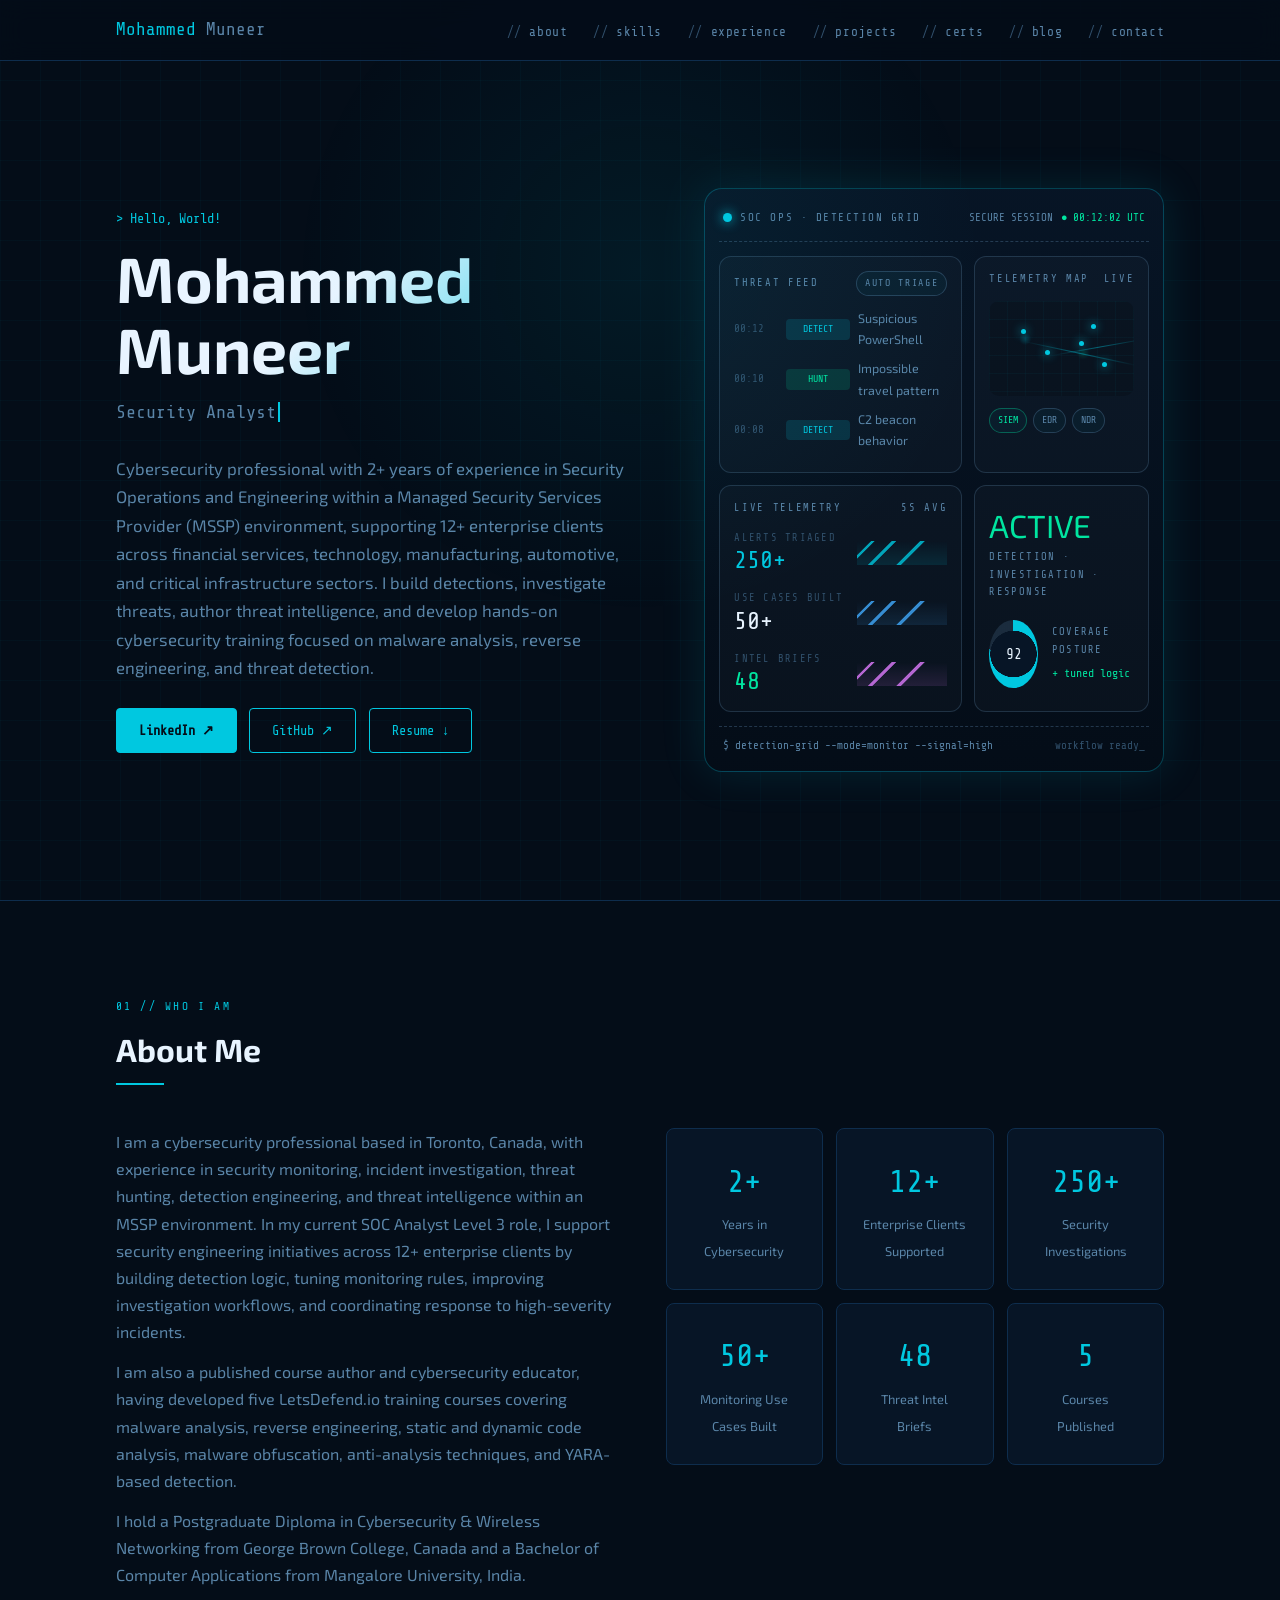
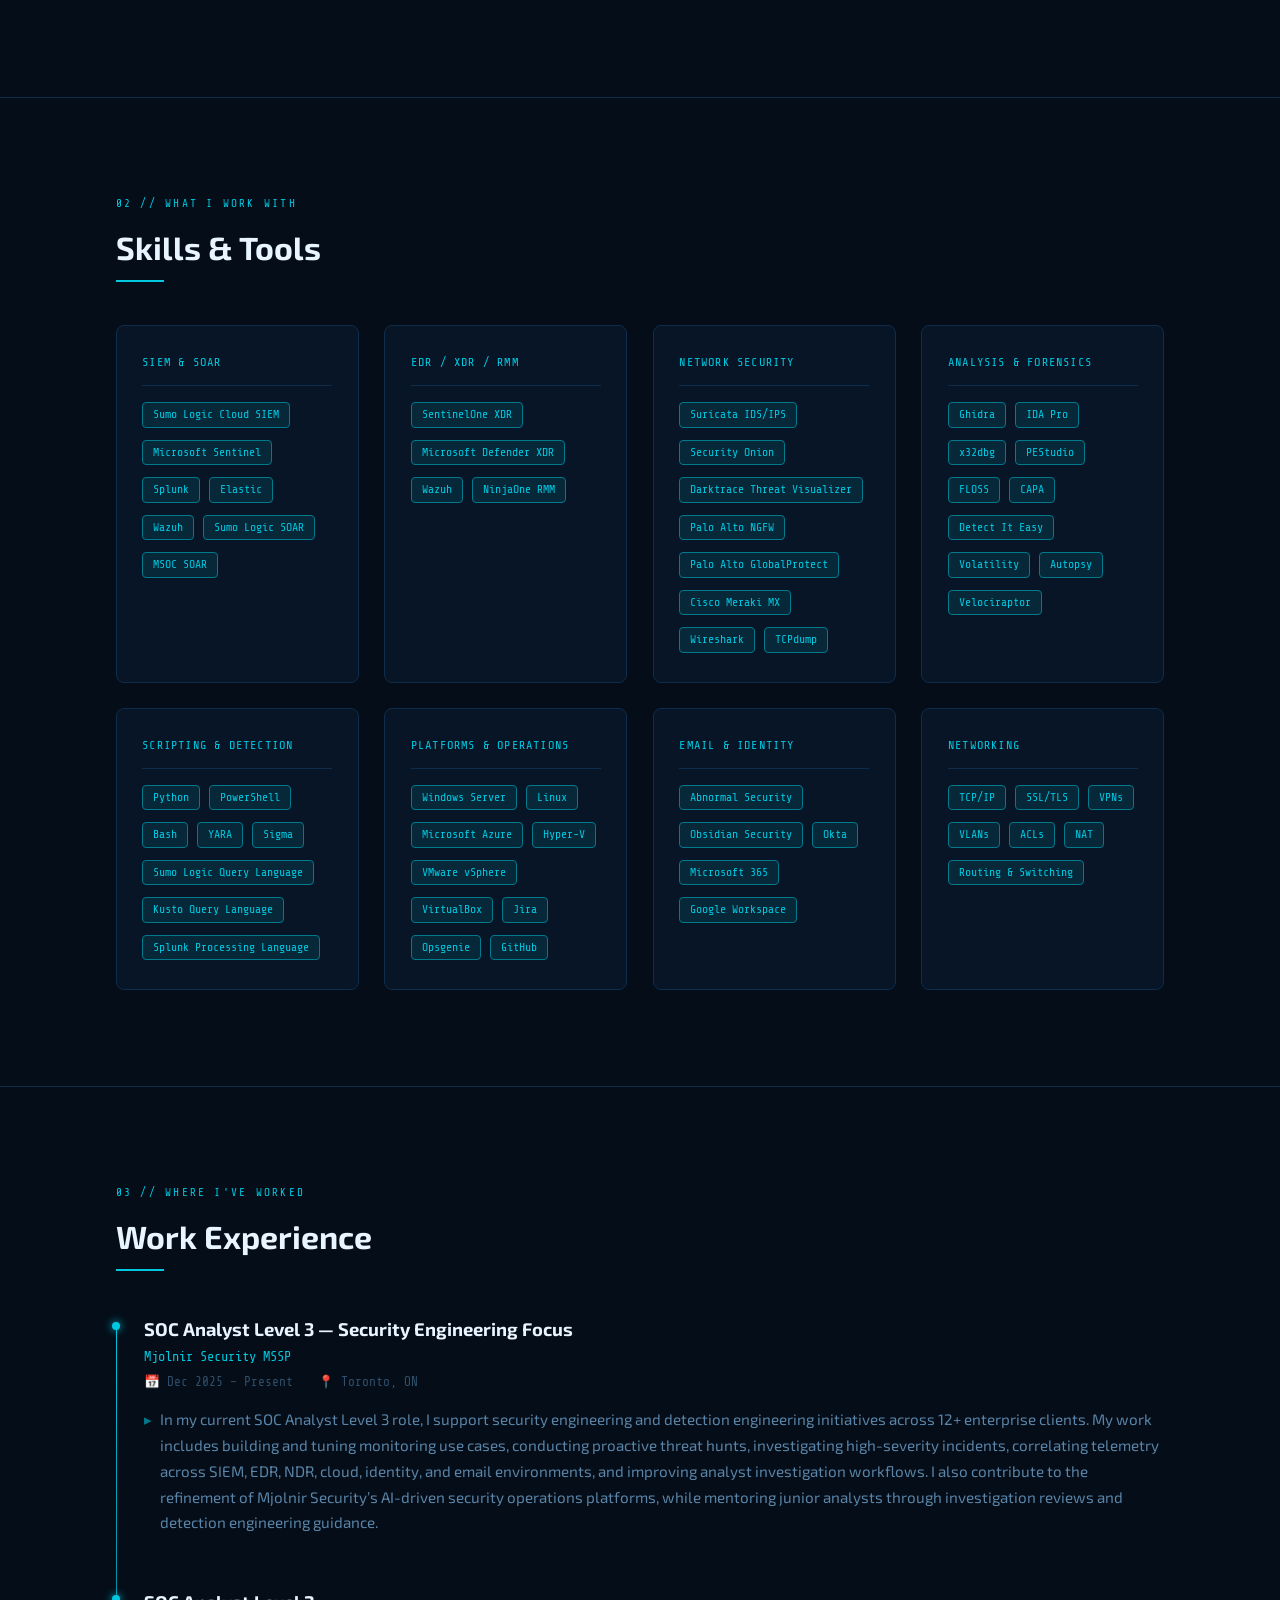
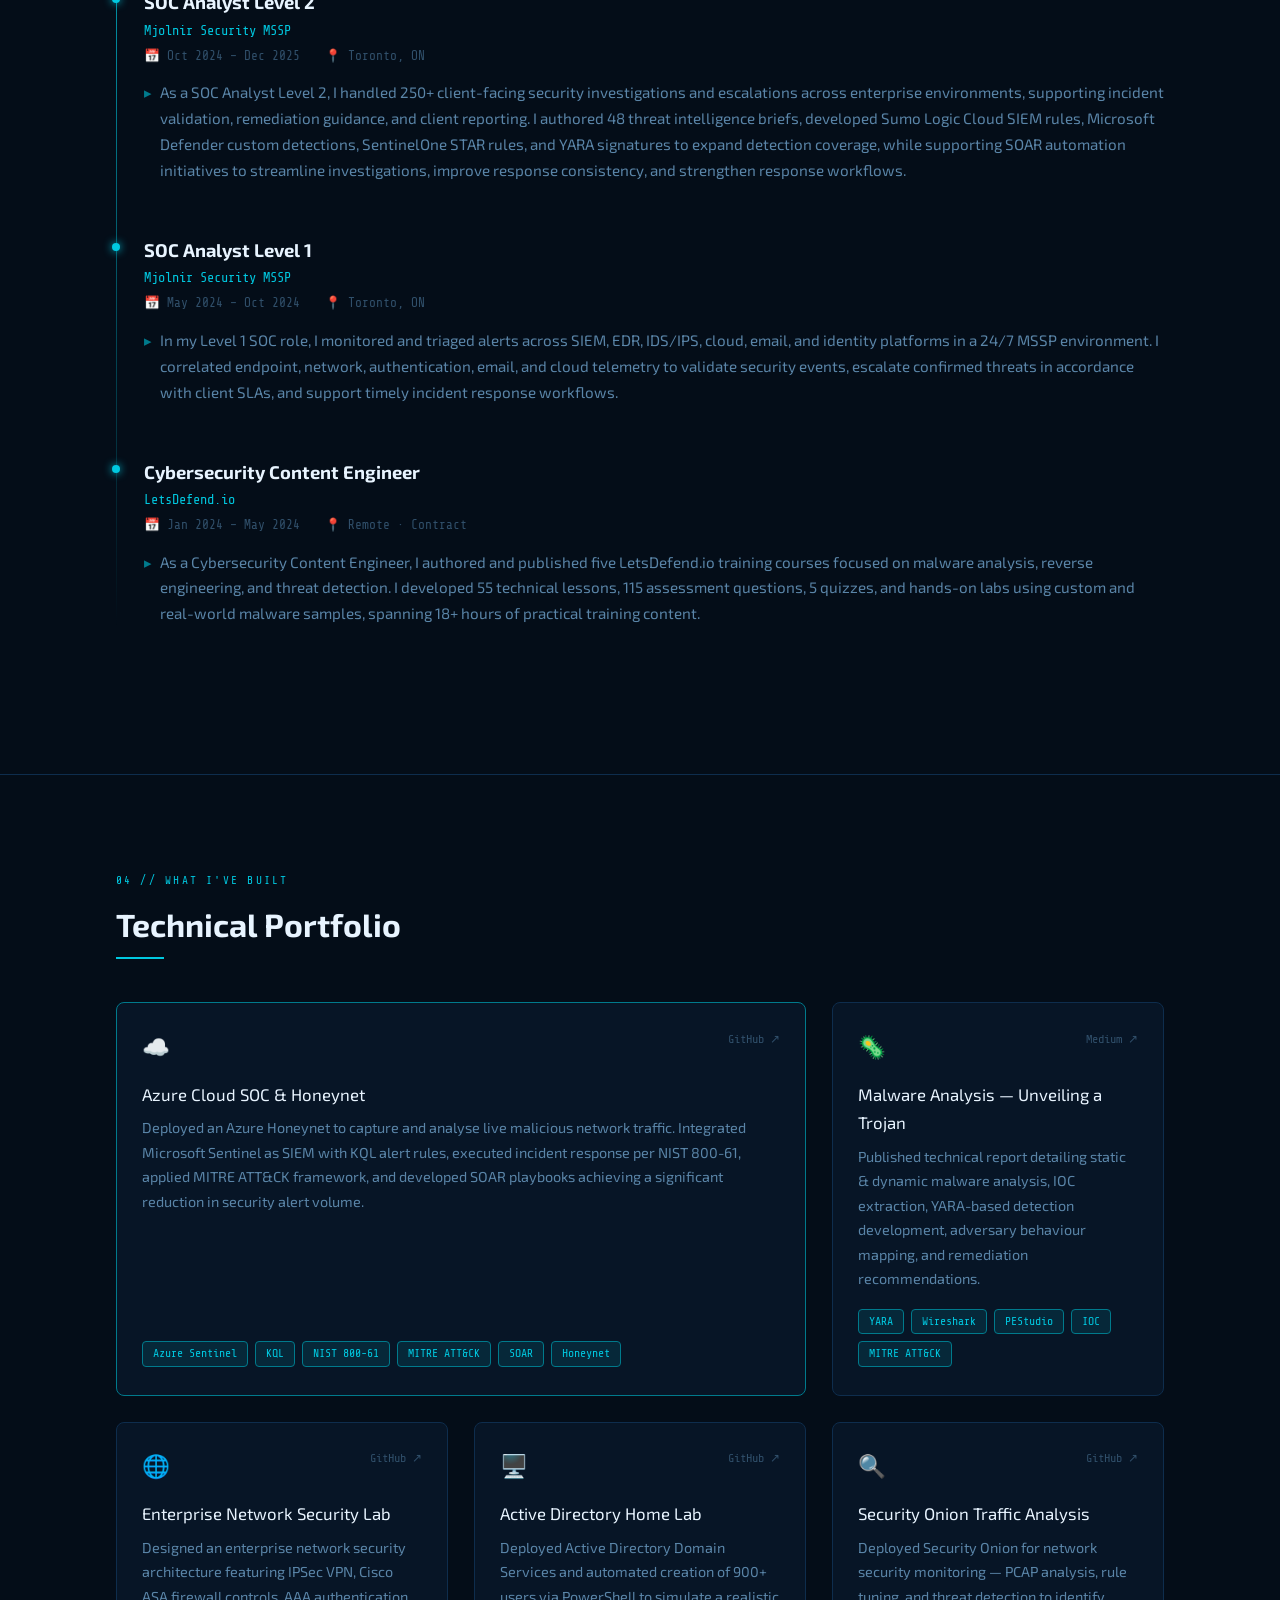
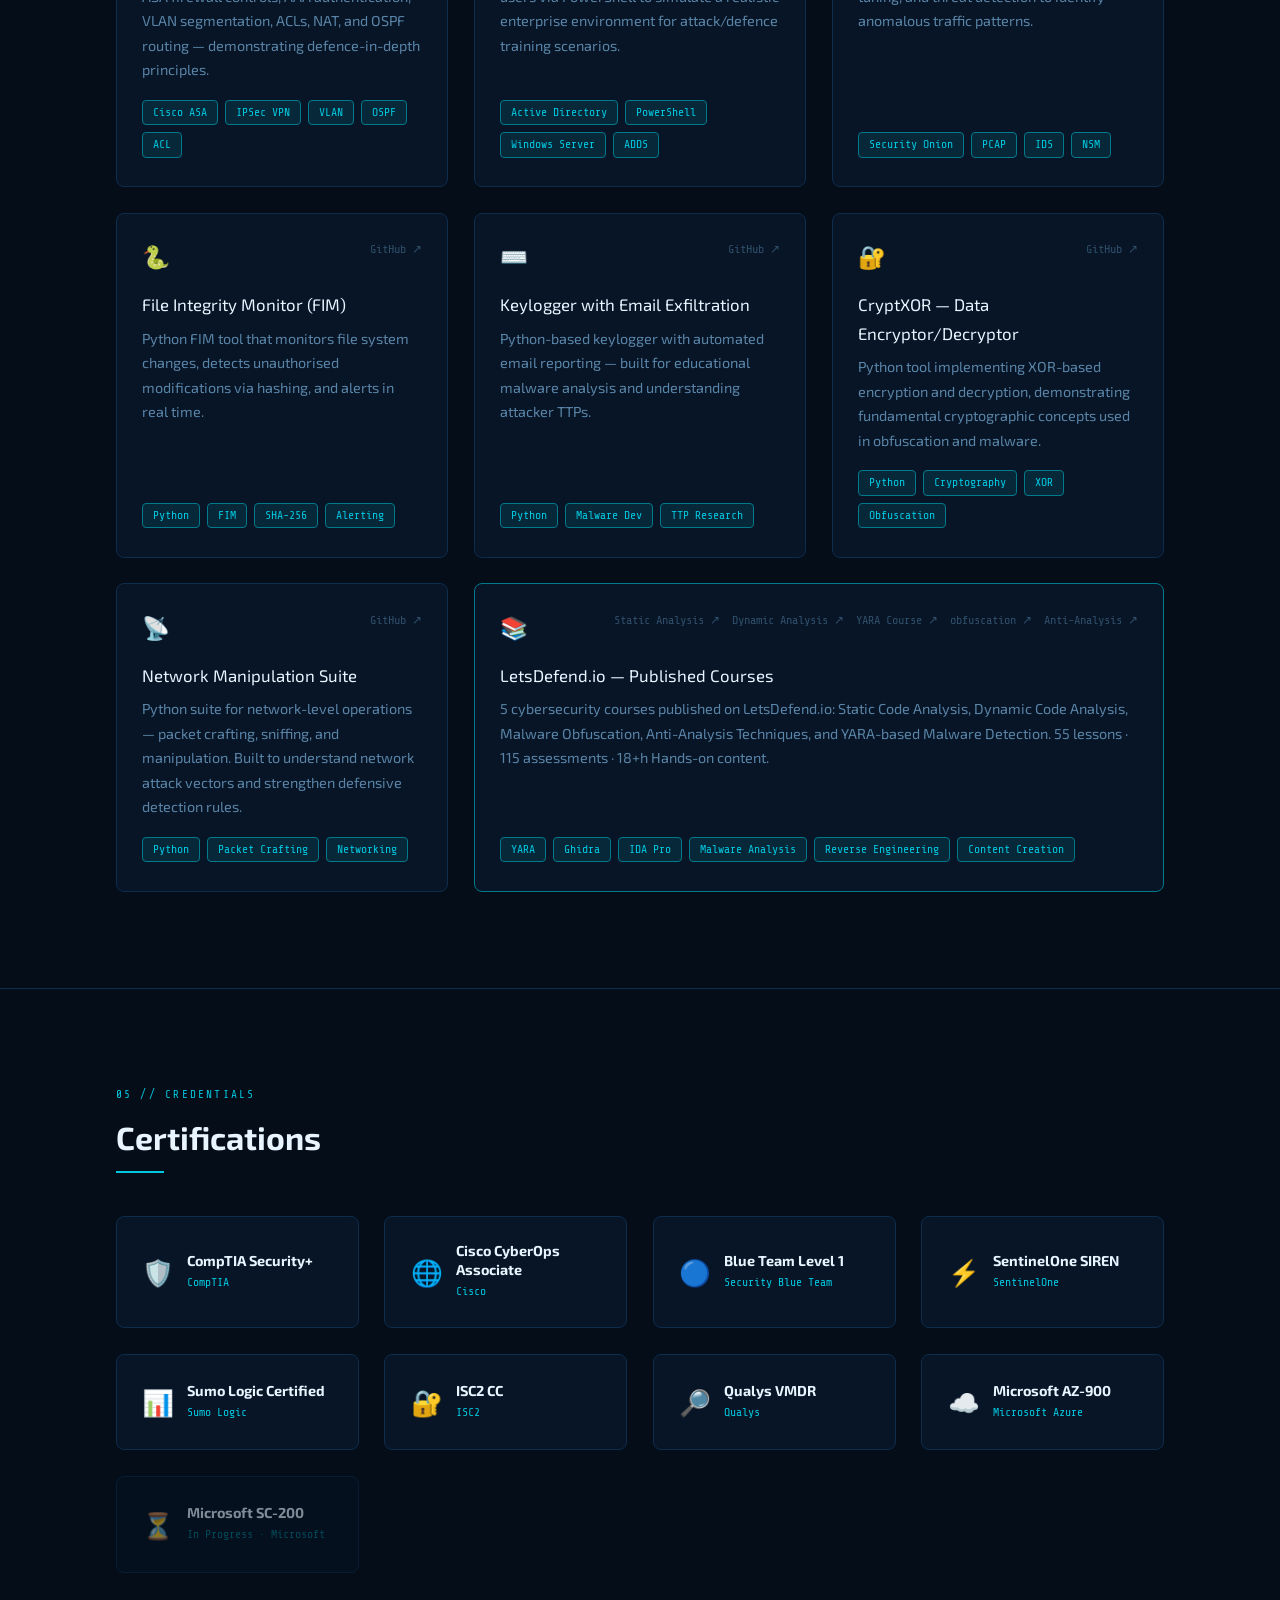
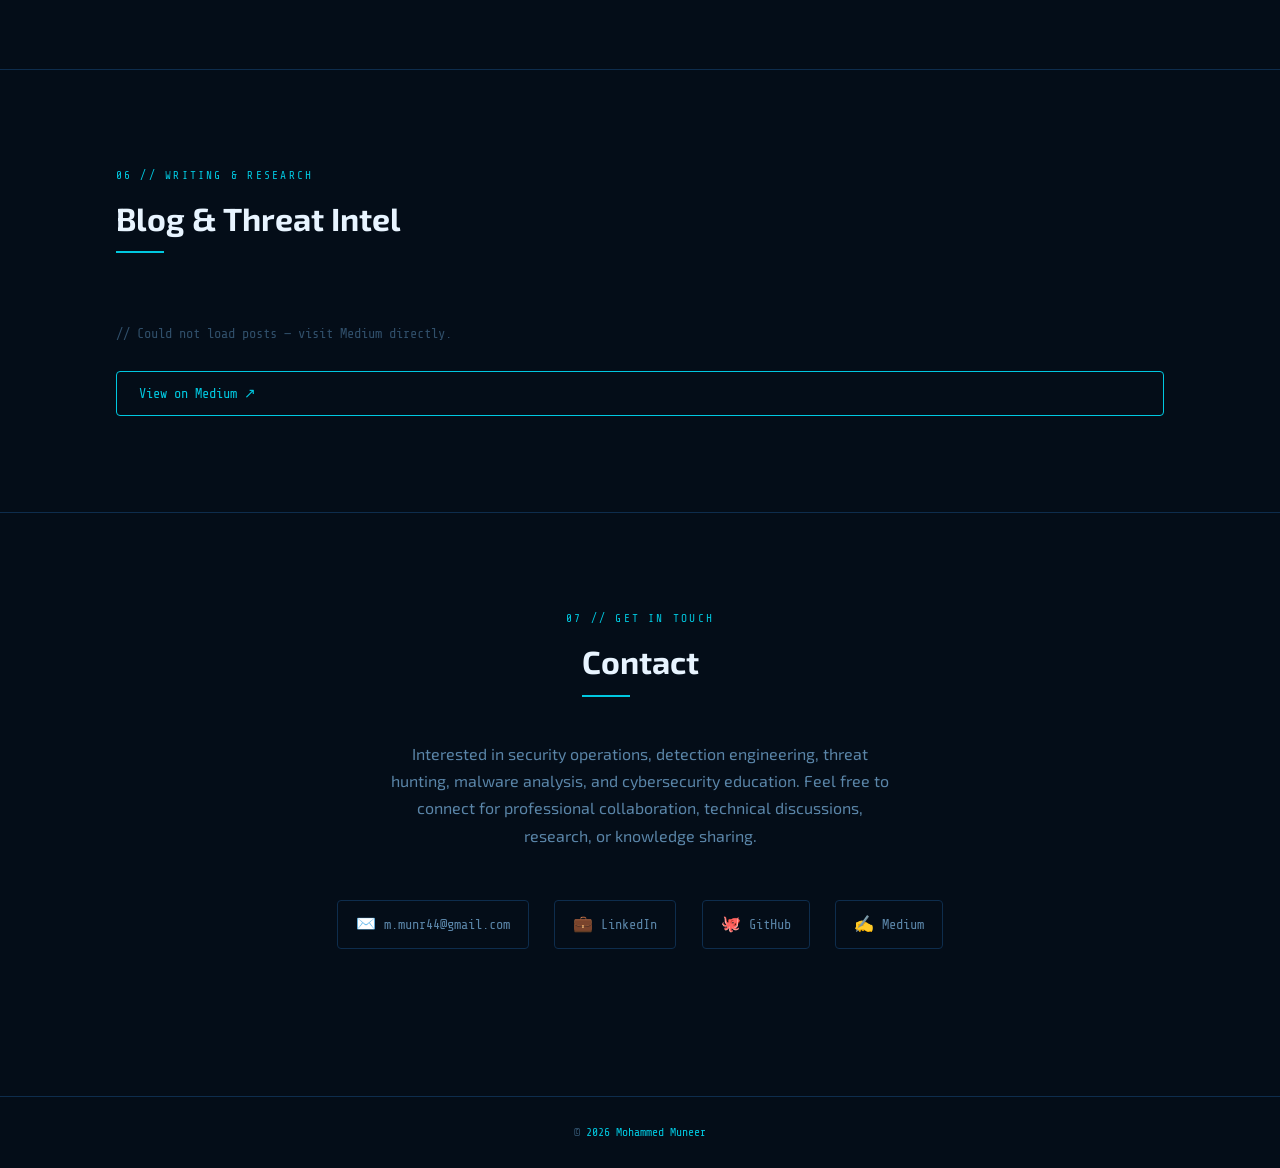
==== commit eb5e00e0: "Update index.html" ====
--- a/index.html
+++ b/index.html
@@ -50,47 +50,114 @@
         </div>
       </div>
       
-<!-- Right: SOC dashboard visual -->
-<div class="hero-dashboard">
-  <div class="dash-head">
-    <div class="dash-left">
-      <span class="dash-pulse"></span>
-      <span class="dash-label">SOC · DETECTION ENGINEERING</span>
-    </div>
-    <div class="dash-status">
-      <span>LIVE</span>
-      <span id="utc-clock">UTC</span>
-    </div>
-  </div>
-
-  <div class="dash-body">
-  <div class="dash-metric">
-    <span class="metric-value">SIEM</span>
-    <span class="metric-label">Detection Engineering</span>
-  </div>
-
-  <div class="dash-metric">
-    <span class="metric-value">EDR</span>
-    <span class="metric-label">Threat Investigation</span>
-  </div>
-
-  <div class="dash-metric">
-    <span class="metric-value">NDR</span>
-    <span class="metric-label">Network Visibility</span>
-  </div>
-
-  <div class="dash-metric">
-    <span class="metric-value">SOAR</span>
-    <span class="metric-label">Response Workflows</span>
-  </div>
-
-  <div class="dash-stream">
-    <div><span class="stream-dot"></span> Monitoring use case deployed</div>
-    <div><span class="stream-dot"></span> Suspicious activity triaged</div>
-    <div><span class="stream-dot"></span> Threat intelligence mapped</div>
-    <div><span class="stream-dot"></span> Detection logic tuned</div>
+<!-- Right: SOC command dashboard -->
+<div class="soc-dash-wrap">
+  <div class="soc-dash">
+
+    <div class="soc-dash-head">
+      <div class="soc-head-left">
+        <span class="soc-live-dot"></span>
+        <span class="soc-mono">SOC OPS · DETECTION GRID</span>
+      </div>
+      <div class="soc-head-right">
+        <span>SECURE SESSION</span>
+        <span class="soc-ok">● <span id="utc-clock">UTC</span></span>
+      </div>
+    </div>
+
+    <div class="soc-dash-grid">
+
+      <div class="soc-card soc-feed-card">
+        <div class="soc-card-head">
+          <span>THREAT FEED</span>
+          <span class="soc-chip">AUTO TRIAGE</span>
+        </div>
+        <div class="soc-feed">
+          <div><span class="soc-time">00:12</span><span class="soc-badge detect">DETECT</span><span>Suspicious PowerShell</span></div>
+          <div><span class="soc-time">00:10</span><span class="soc-badge hunt">HUNT</span><span>Impossible travel pattern</span></div>
+          <div><span class="soc-time">00:08</span><span class="soc-badge detect">DETECT</span><span>C2 beacon behavior</span></div>
+          <div><span class="soc-time">00:05</span><span class="soc-badge alert">REVIEW</span><span>Privilege escalation signal</span></div>
+          <div><span class="soc-time">00:03</span><span class="soc-badge block">BLOCKED</span><span>Credential stuffing attempt</span></div>
+        </div>
+      </div>
+
+      <div class="soc-card soc-map-card">
+        <div class="soc-card-head">
+          <span>TELEMETRY MAP</span>
+          <span>LIVE</span>
+        </div>
+        <div class="soc-map">
+          <span class="map-dot d1"></span>
+          <span class="map-dot d2"></span>
+          <span class="map-dot d3"></span>
+          <span class="map-dot d4"></span>
+          <span class="map-dot d5"></span>
+          <span class="map-line l1"></span>
+          <span class="map-line l2"></span>
+        </div>
+        <div class="soc-map-chips">
+          <span class="soc-chip ok">SIEM</span>
+          <span class="soc-chip">EDR</span>
+          <span class="soc-chip">NDR</span>
+        </div>
+      </div>
+
+      <div class="soc-card soc-telemetry-card">
+        <div class="soc-card-head">
+          <span>LIVE TELEMETRY</span>
+          <span>5s avg</span>
+        </div>
+
+        <div class="soc-metric-row">
+          <div>
+            <span class="soc-metric-label">Alerts triaged</span>
+            <span class="soc-metric-value">250+</span>
+          </div>
+          <div class="soc-sparkline"></div>
+        </div>
+
+        <div class="soc-metric-row">
+          <div>
+            <span class="soc-metric-label">Use cases built</span>
+            <span class="soc-metric-value blue">50+</span>
+          </div>
+          <div class="soc-sparkline alt"></div>
+        </div>
+
+        <div class="soc-metric-row">
+          <div>
+            <span class="soc-metric-label">Intel briefs</span>
+            <span class="soc-metric-value green">48</span>
+          </div>
+          <div class="soc-sparkline green"></div>
+        </div>
+      </div>
+
+      <div class="soc-card soc-status-card">
+        <div class="soc-status">ACTIVE</div>
+        <div class="soc-status-sub">Detection · Investigation · Response</div>
+
+        <div class="soc-ring-row">
+          <div class="soc-ring">
+            <span>92</span>
+          </div>
+          <div>
+            <div class="soc-ring-label">Coverage posture</div>
+            <div class="soc-ring-delta">+ tuned logic</div>
+          </div>
+        </div>
+      </div>
+
+    </div>
+
+    <div class="soc-dash-foot">
+      <span>$ detection-grid --mode=monitor --signal=high</span>
+      <span>workflow ready_</span>
+    </div>
+
   </div>
 </div>
+
 
   </div>
 </div>
--- a/style.css
+++ b/style.css
@@ -931,3 +931,384 @@
   }
 }
 
+/* Hero SOC command dashboard */
+.soc-dash-wrap {
+  width: 460px;
+  max-width: 100%;
+  flex-shrink: 0;
+}
+
+.soc-dash {
+  background: linear-gradient(180deg, rgba(7, 21, 38, 0.98), rgba(4, 13, 24, 0.98));
+  border: 1px solid rgba(0, 200, 224, 0.28);
+  border-radius: 18px;
+  padding: 14px;
+  box-shadow: 0 0 45px rgba(0, 200, 224, 0.13);
+}
+
+.soc-dash-head,
+.soc-dash-foot {
+  display: flex;
+  justify-content: space-between;
+  align-items: center;
+  gap: 12px;
+  font-family: var(--font-mono);
+  font-size: 0.68rem;
+  color: var(--text-dim);
+}
+
+.soc-dash-head {
+  padding: 6px 4px 14px;
+  border-bottom: 1px dashed rgba(90, 133, 168, 0.35);
+  margin-bottom: 14px;
+}
+
+.soc-head-left,
+.soc-head-right {
+  display: flex;
+  align-items: center;
+  gap: 8px;
+}
+
+.soc-mono {
+  letter-spacing: 0.14em;
+}
+
+.soc-ok {
+  color: var(--green);
+}
+
+.soc-live-dot {
+  width: 9px;
+  height: 9px;
+  background: var(--cyan);
+  border-radius: 50%;
+  box-shadow: 0 0 12px var(--cyan);
+  animation: socPulse 1.4s infinite;
+}
+
+@keyframes socPulse {
+  0%, 100% { opacity: 0.45; transform: scale(0.9); }
+  50% { opacity: 1; transform: scale(1.15); }
+}
+
+.soc-dash-grid {
+  display: grid;
+  grid-template-columns: 1.25fr 0.9fr;
+  gap: 12px;
+}
+
+.soc-card {
+  background: rgba(255, 255, 255, 0.025);
+  border: 1px solid rgba(90, 133, 168, 0.28);
+  border-radius: 12px;
+  padding: 14px;
+  overflow: hidden;
+}
+
+.soc-card-head {
+  display: flex;
+  justify-content: space-between;
+  align-items: center;
+  gap: 10px;
+  font-family: var(--font-mono);
+  font-size: 0.65rem;
+  letter-spacing: 0.16em;
+  text-transform: uppercase;
+  color: var(--text-dim);
+  margin-bottom: 12px;
+}
+
+.soc-chip {
+  display: inline-flex;
+  align-items: center;
+  border: 1px solid rgba(90, 133, 168, 0.35);
+  border-radius: 999px;
+  padding: 3px 8px;
+  font-family: var(--font-mono);
+  font-size: 0.62rem;
+  color: var(--text-dim);
+  background: rgba(0, 200, 224, 0.04);
+}
+
+.soc-chip.ok {
+  color: var(--green);
+  border-color: rgba(0, 229, 160, 0.35);
+}
+
+.soc-feed {
+  display: flex;
+  flex-direction: column;
+  gap: 8px;
+  max-height: 150px;
+  overflow: hidden;
+}
+
+.soc-feed div {
+  display: grid;
+  grid-template-columns: 44px 64px 1fr;
+  gap: 8px;
+  align-items: center;
+  font-size: 0.78rem;
+  color: var(--text-dim);
+  animation: feedGlow 4s infinite;
+}
+
+@keyframes feedGlow {
+  0%, 100% { opacity: 0.72; }
+  50% { opacity: 1; }
+}
+
+.soc-time {
+  font-family: var(--font-mono);
+  color: var(--text-muted);
+  font-size: 0.68rem;
+}
+
+.soc-badge {
+  font-family: var(--font-mono);
+  font-size: 0.62rem;
+  text-align: center;
+  padding: 2px 6px;
+  border-radius: 4px;
+}
+
+.soc-badge.detect {
+  background: rgba(0, 200, 224, 0.15);
+  color: var(--cyan);
+}
+
+.soc-badge.hunt {
+  background: rgba(0, 229, 160, 0.14);
+  color: var(--green);
+}
+
+.soc-badge.alert {
+  background: rgba(255, 76, 94, 0.16);
+  color: var(--red);
+}
+
+.soc-badge.block {
+  background: rgba(0, 229, 160, 0.18);
+  color: var(--green);
+}
+
+.soc-map {
+  position: relative;
+  height: 95px;
+  border-radius: 10px;
+  background:
+    radial-gradient(circle at 25% 40%, rgba(0, 200, 224, 0.22), transparent 5%),
+    radial-gradient(circle at 65% 55%, rgba(0, 229, 160, 0.16), transparent 6%),
+    linear-gradient(rgba(0,200,224,0.04) 1px, transparent 1px),
+    linear-gradient(90deg, rgba(0,200,224,0.04) 1px, transparent 1px);
+  background-size: auto, auto, 18px 18px, 18px 18px;
+  background-color: rgba(0, 0, 0, 0.16);
+  overflow: hidden;
+  margin-bottom: 12px;
+}
+
+.map-dot {
+  position: absolute;
+  width: 5px;
+  height: 5px;
+  background: var(--cyan);
+  border-radius: 50%;
+  box-shadow: 0 0 10px var(--cyan);
+  animation: mapBlink 1.8s infinite;
+}
+
+.d1 { top: 30%; left: 22%; }
+.d2 { top: 52%; left: 38%; animation-delay: .3s; }
+.d3 { top: 42%; left: 62%; animation-delay: .6s; }
+.d4 { top: 65%; left: 78%; animation-delay: .9s; }
+.d5 { top: 25%; left: 70%; animation-delay: 1.2s; }
+
+@keyframes mapBlink {
+  0%, 100% { opacity: 0.35; transform: scale(0.85); }
+  50% { opacity: 1; transform: scale(1.35); }
+}
+
+.map-line {
+  position: absolute;
+  height: 1px;
+  background: linear-gradient(90deg, transparent, var(--cyan), transparent);
+  opacity: 0.45;
+  transform-origin: left center;
+}
+
+.l1 {
+  width: 115px;
+  top: 42%;
+  left: 24%;
+  transform: rotate(12deg);
+}
+
+.l2 {
+  width: 95px;
+  top: 57%;
+  left: 43%;
+  transform: rotate(-10deg);
+}
+
+.soc-map-chips {
+  display: flex;
+  gap: 6px;
+  flex-wrap: wrap;
+}
+
+.soc-telemetry-card {
+  grid-column: 1;
+}
+
+.soc-metric-row {
+  display: grid;
+  grid-template-columns: 1fr 90px;
+  gap: 14px;
+  align-items: center;
+  margin-bottom: 14px;
+}
+
+.soc-metric-row:last-child {
+  margin-bottom: 0;
+}
+
+.soc-metric-label {
+  display: block;
+  font-family: var(--font-mono);
+  font-size: 0.65rem;
+  letter-spacing: 0.12em;
+  text-transform: uppercase;
+  color: var(--text-muted);
+}
+
+.soc-metric-value {
+  display: block;
+  font-family: var(--font-mono);
+  font-size: 1.5rem;
+  color: var(--cyan);
+  line-height: 1.2;
+}
+
+.soc-metric-value.green {
+  color: var(--green);
+}
+
+.soc-metric-value.blue {
+  color: var(--white);
+}
+
+.soc-sparkline {
+  height: 24px;
+  background:
+    linear-gradient(135deg, transparent 0 12%, var(--cyan) 13% 15%, transparent 16% 30%, var(--cyan) 31% 34%, transparent 35% 55%, var(--cyan) 56% 59%, transparent 60%),
+    linear-gradient(to top, rgba(0, 200, 224, 0.15), transparent);
+  opacity: 0.8;
+  animation: sparkMove 2.8s infinite linear;
+}
+
+.soc-sparkline.alt {
+  filter: hue-rotate(35deg);
+}
+
+.soc-sparkline.green {
+  filter: hue-rotate(90deg);
+}
+
+@keyframes sparkMove {
+  0% { transform: translateX(-4px); opacity: 0.55; }
+  50% { opacity: 1; }
+  100% { transform: translateX(4px); opacity: 0.55; }
+}
+
+.soc-status-card {
+  display: flex;
+  flex-direction: column;
+  justify-content: center;
+}
+
+.soc-status {
+  font-size: 2rem;
+  color: var(--green);
+  line-height: 1;
+  margin-bottom: 8px;
+}
+
+.soc-status-sub {
+  font-family: var(--font-mono);
+  font-size: 0.65rem;
+  color: var(--text-dim);
+  letter-spacing: 0.13em;
+  text-transform: uppercase;
+  margin-bottom: 18px;
+}
+
+.soc-ring-row {
+  display: flex;
+  align-items: center;
+  gap: 14px;
+}
+
+.soc-ring {
+  width: 68px;
+  height: 68px;
+  border-radius: 50%;
+  background:
+    radial-gradient(circle at center, var(--bg-card) 55%, transparent 56%),
+    conic-gradient(var(--cyan) 0 78%, rgba(90, 133, 168, 0.22) 78% 100%);
+  display: flex;
+  align-items: center;
+  justify-content: center;
+  font-family: var(--font-mono);
+  color: var(--white);
+  font-size: 0.9rem;
+}
+
+.soc-ring-label {
+  font-family: var(--font-mono);
+  font-size: 0.65rem;
+  color: var(--text-dim);
+  letter-spacing: 0.12em;
+  text-transform: uppercase;
+}
+
+.soc-ring-delta {
+  font-family: var(--font-mono);
+  font-size: 0.72rem;
+  color: var(--green);
+  margin-top: 4px;
+}
+
+.soc-dash-foot {
+  margin-top: 14px;
+  padding: 10px 4px 2px;
+  border-top: 1px dashed rgba(90, 133, 168, 0.35);
+}
+
+.soc-dash-foot span:last-child {
+  color: var(--text-muted);
+}
+
+@media (max-width: 900px) {
+  .soc-dash-wrap {
+    width: 100%;
+    margin-top: 2rem;
+  }
+}
+
+@media (max-width: 520px) {
+  .soc-dash-grid {
+    grid-template-columns: 1fr;
+  }
+
+  .soc-telemetry-card {
+    grid-column: auto;
+  }
+
+  .soc-dash-head,
+  .soc-dash-foot {
+    flex-direction: column;
+    align-items: flex-start;
+  }
+}
+
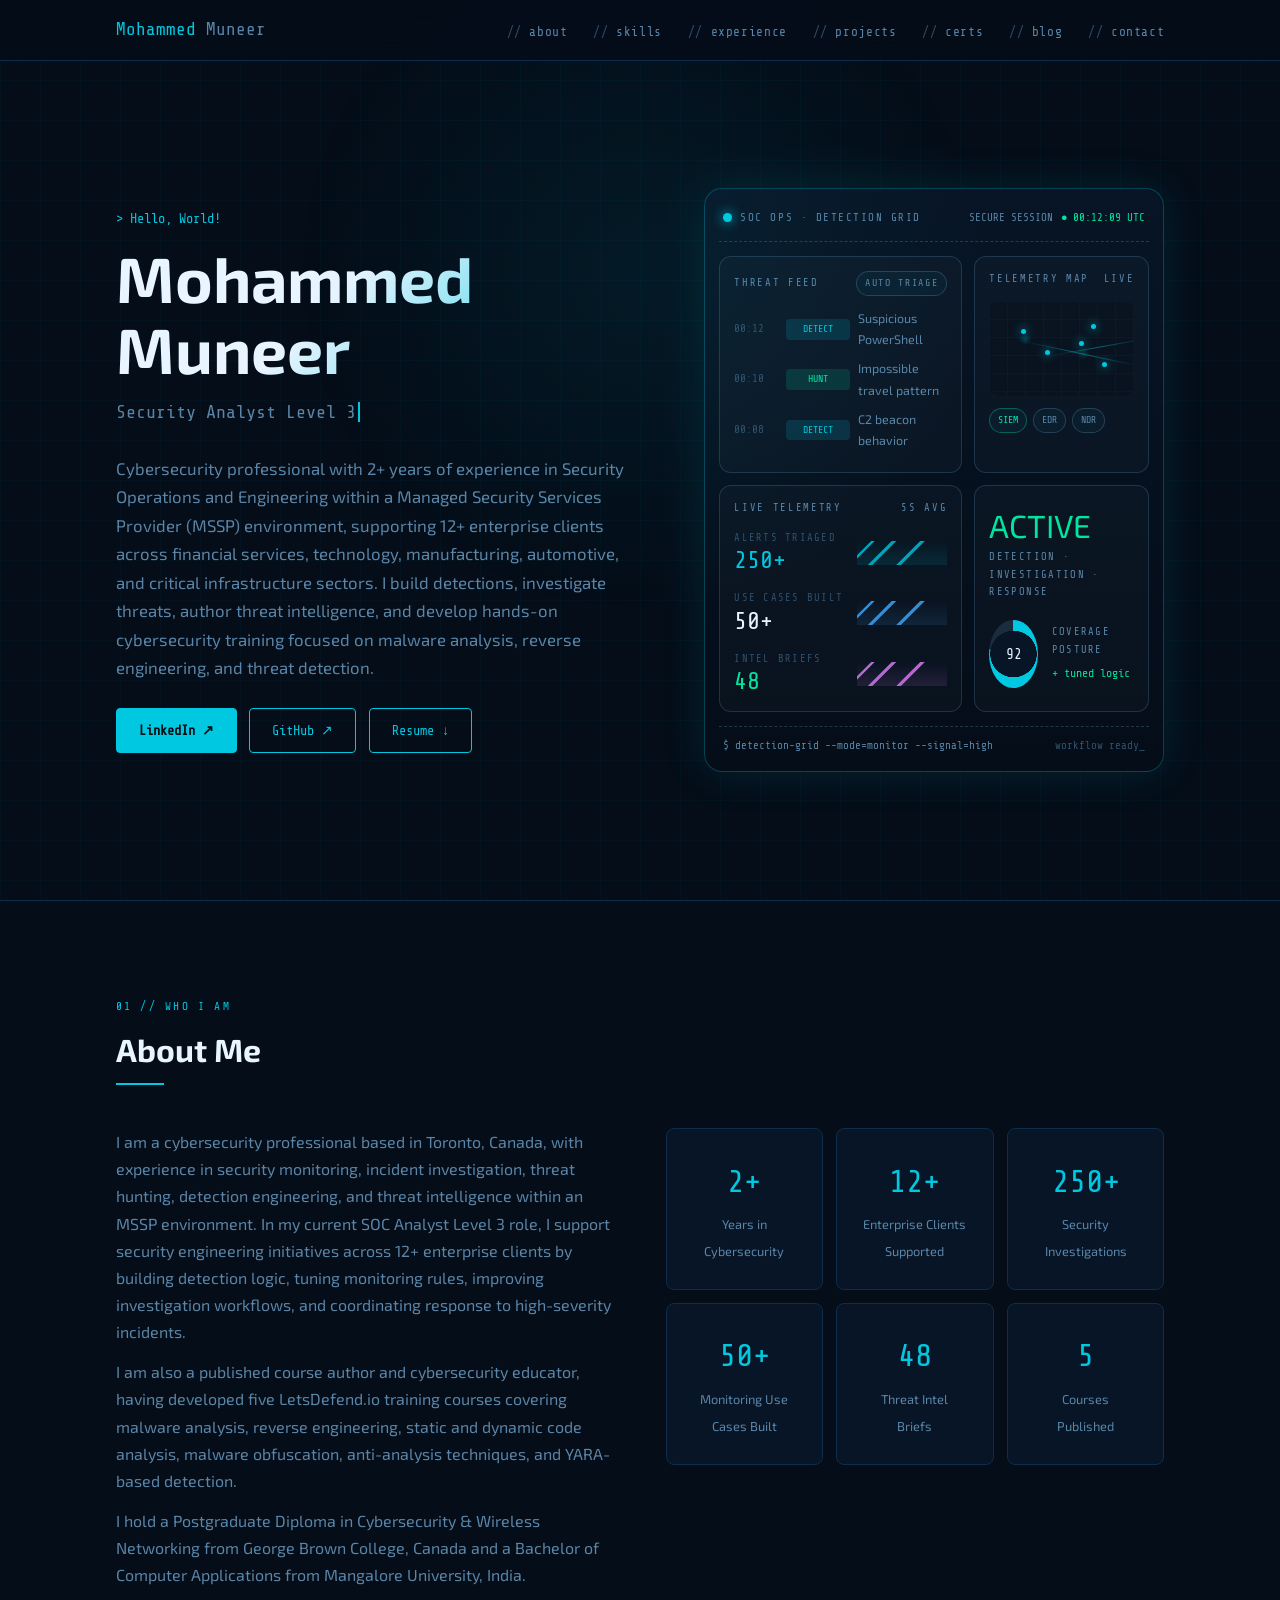
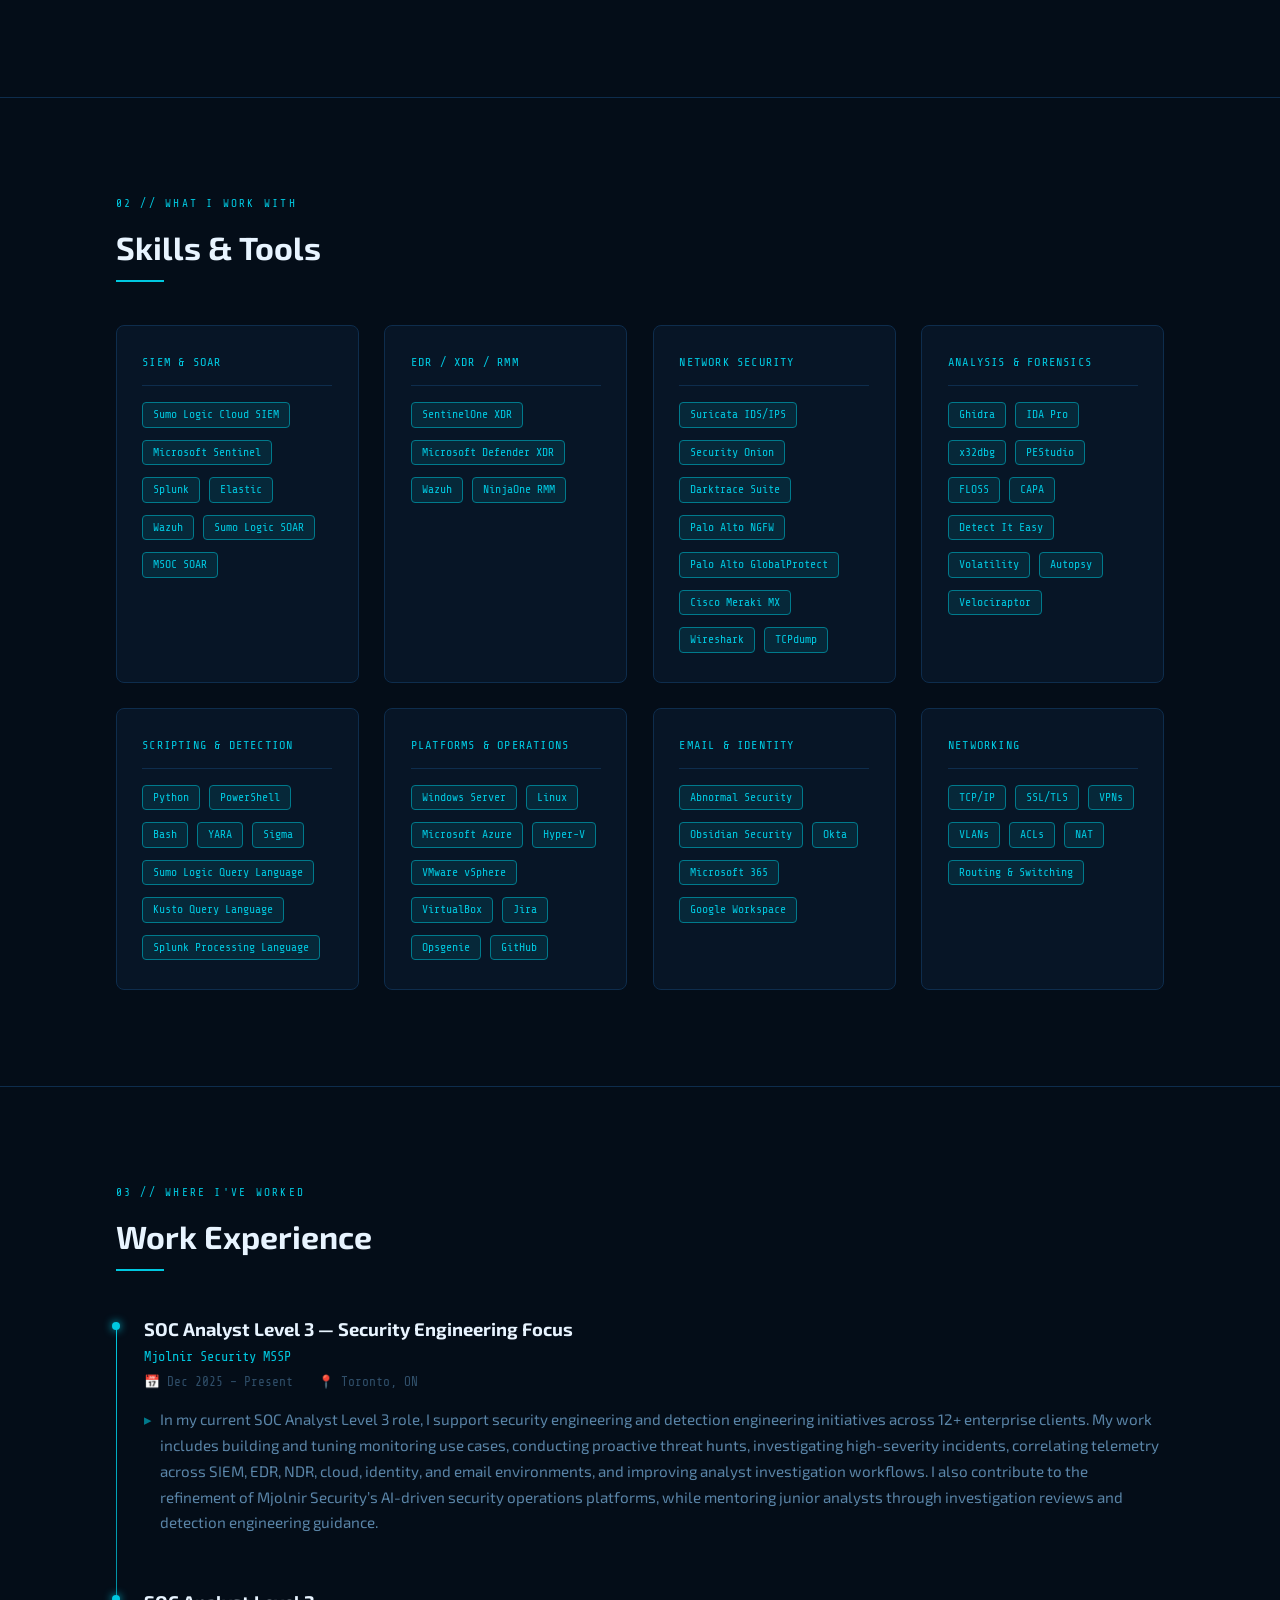
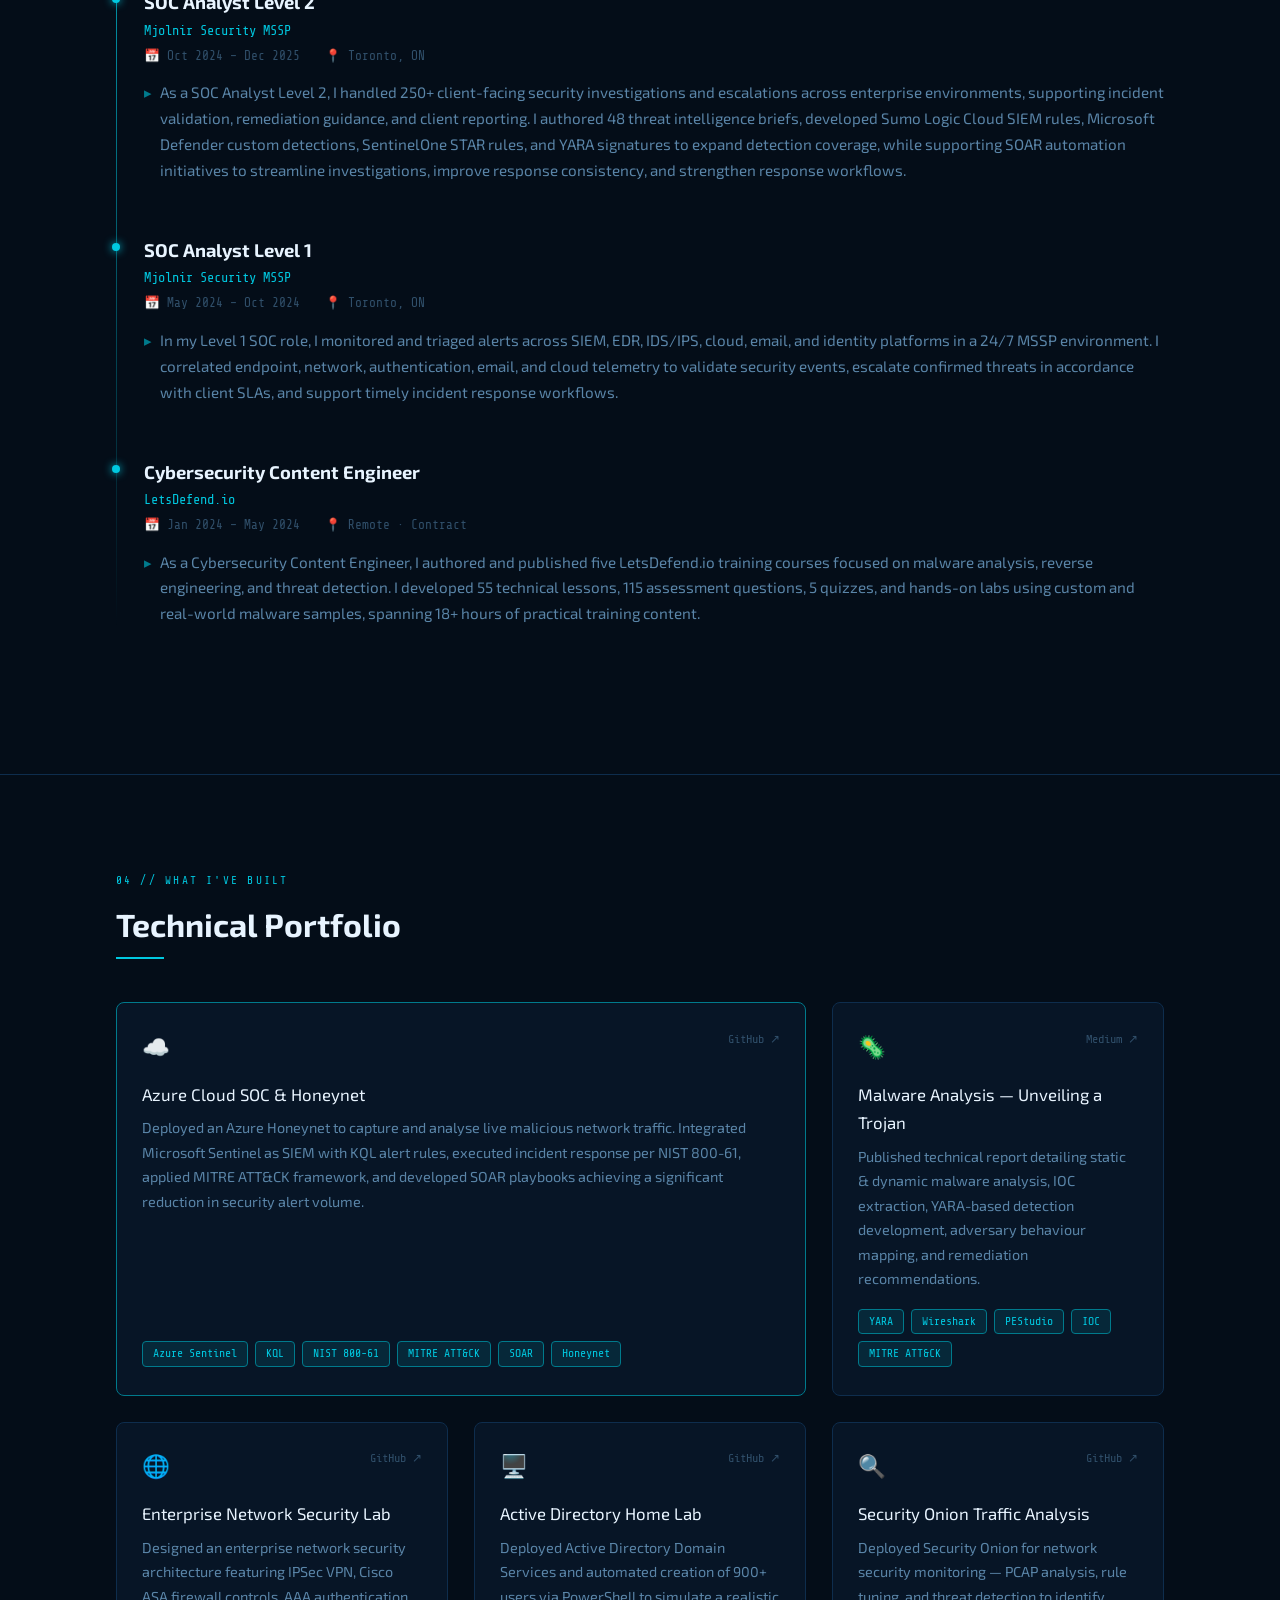
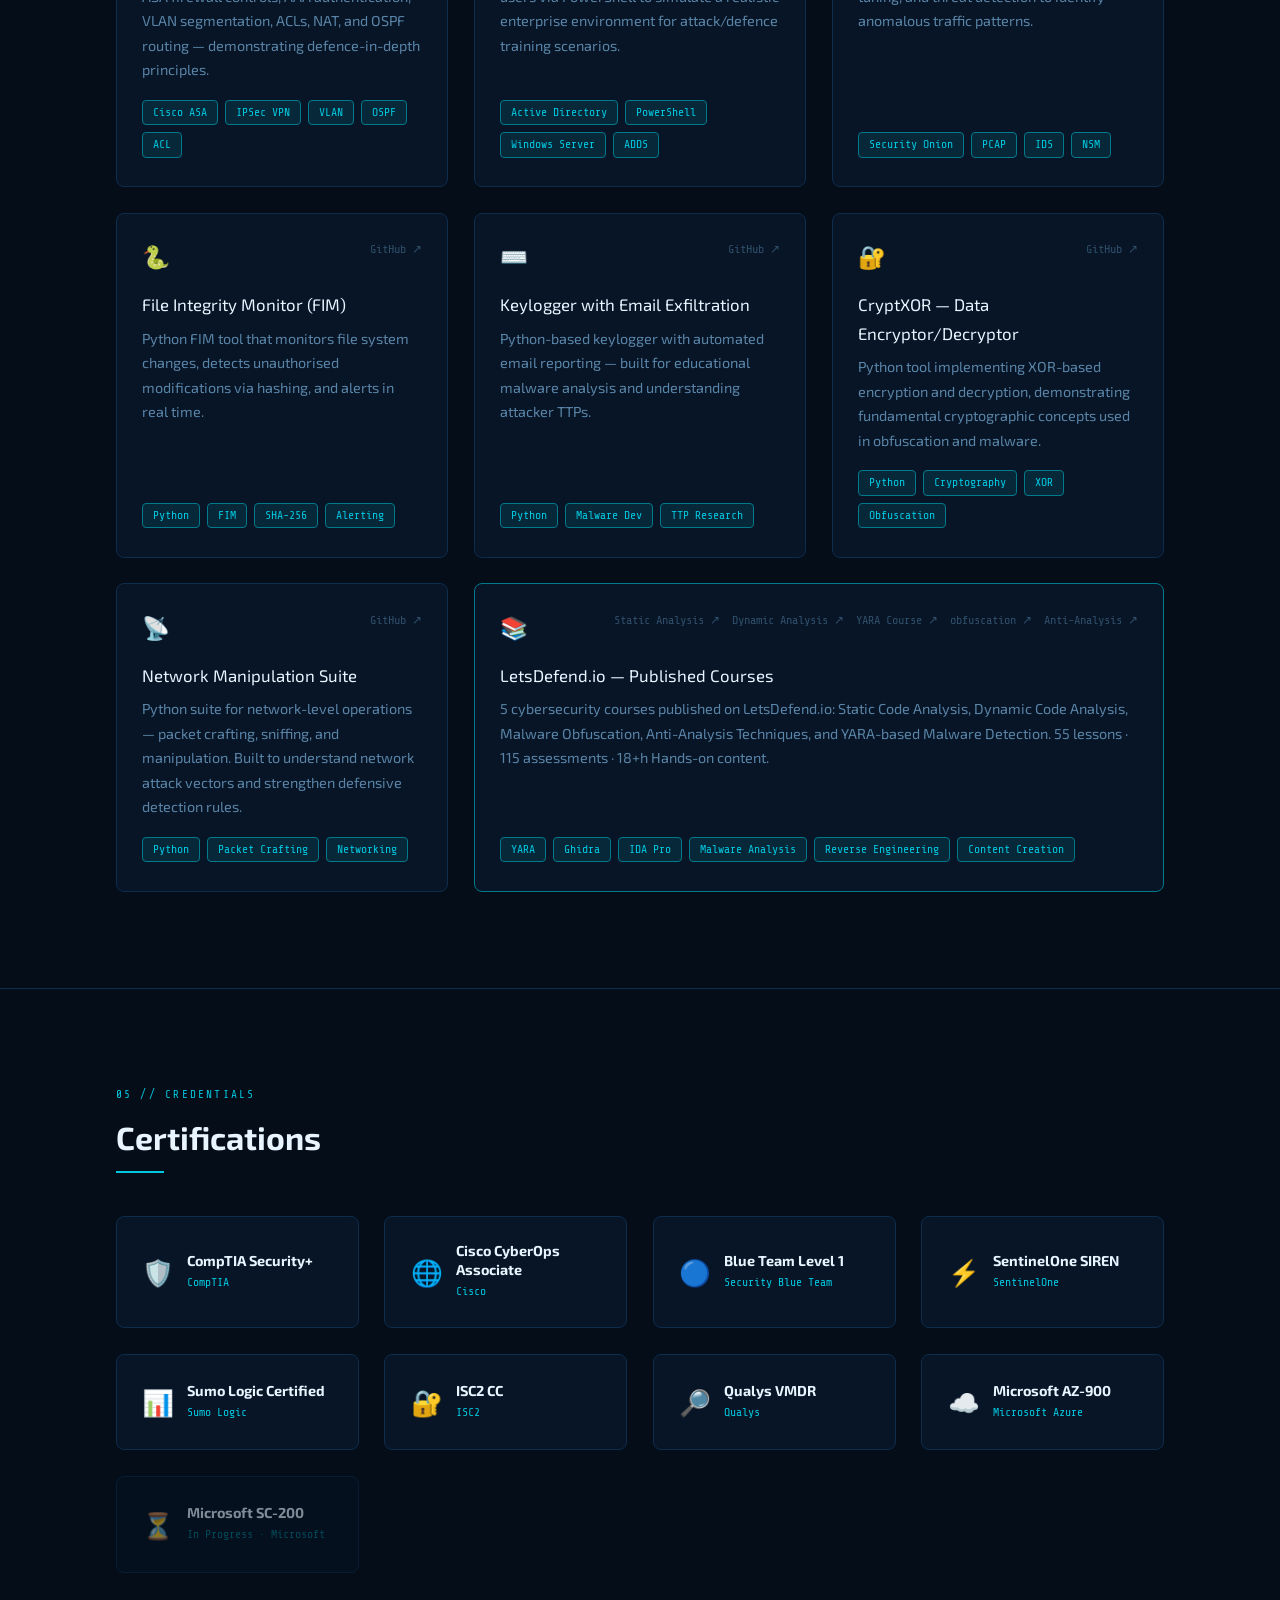
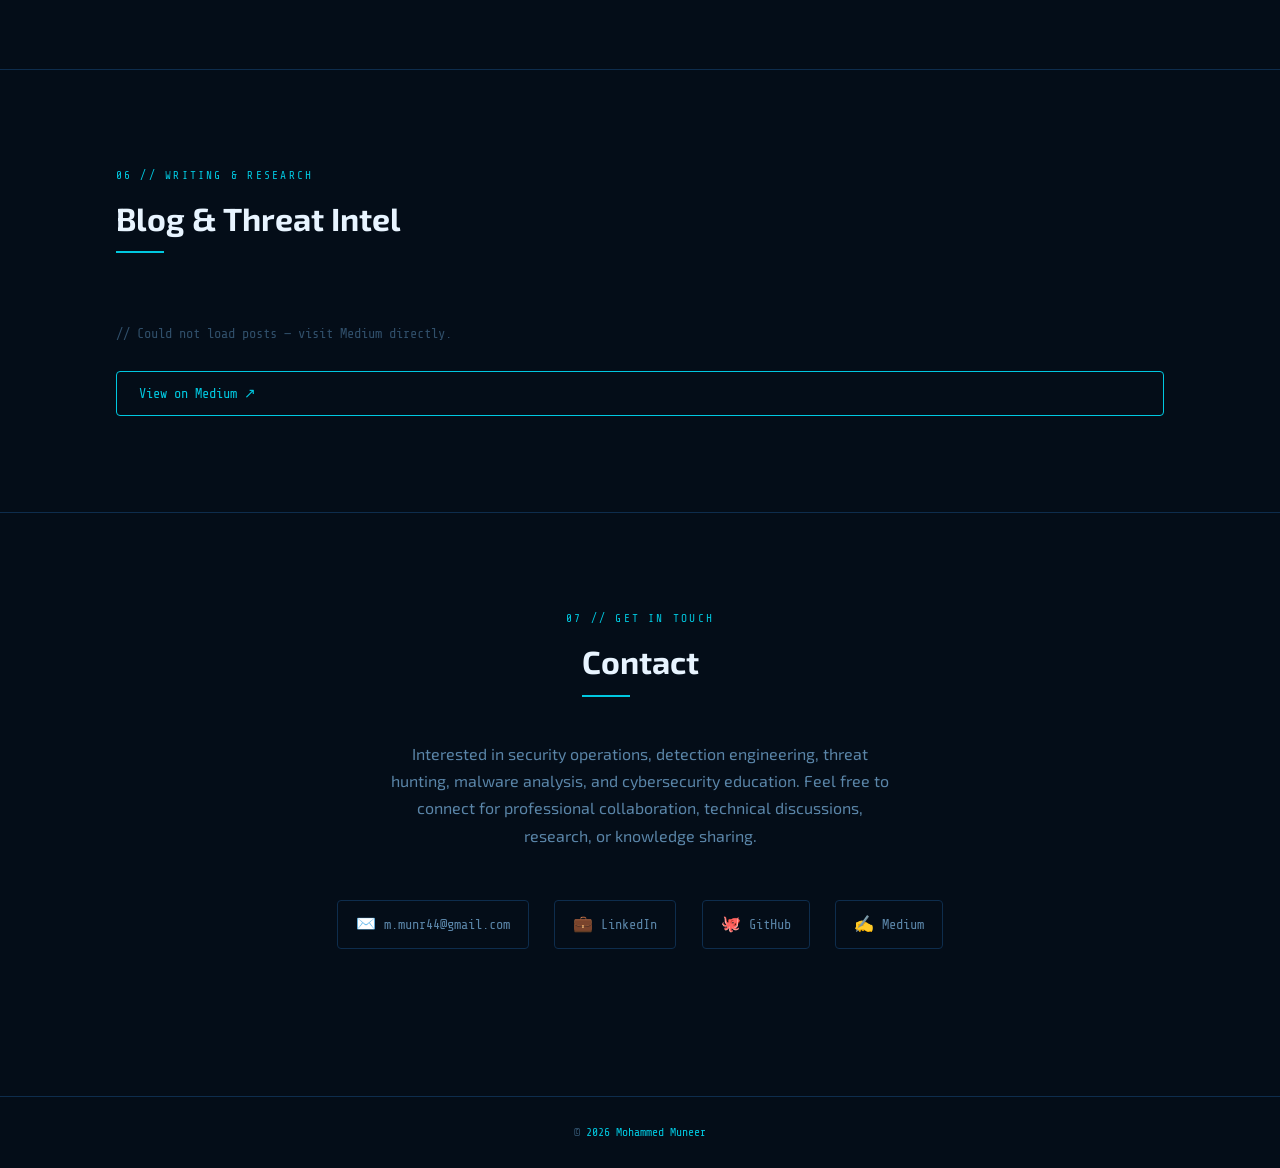
==== commit 88a47436: "Update Darktrace tag in skill items" ====
--- a/index.html
+++ b/index.html
@@ -252,7 +252,7 @@
           <div class="skill-items">
             <span class="tag">Suricata IDS/IPS</span>
             <span class="tag">Security Onion</span>
-            <span class="tag">Darktrace Threat Visualizer</span>
+            <span class="tag">Darktrace Suite</span>
             <span class="tag">Palo Alto NGFW</span>
             <span class="tag">Palo Alto GlobalProtect</span>
             <span class="tag">Cisco Meraki MX</span>
--- a/style.css
+++ b/style.css
@@ -810,127 +810,6 @@
   .hamburger { display: flex; }
 }
 
-
-/* Hero SOC dashboard visual */
-.hero-dashboard {
-  width: 380px;
-  max-width: 100%;
-  background: linear-gradient(180deg, rgba(7, 21, 38, 0.96), rgba(4, 13, 24, 0.96));
-  border: 1px solid var(--cyan-dim);
-  border-radius: var(--radius-md);
-  box-shadow: 0 0 40px rgba(0, 200, 224, 0.12);
-  overflow: hidden;
-  flex-shrink: 0;
-}
-
-.dash-head {
-  display: flex;
-  justify-content: space-between;
-  align-items: center;
-  gap: 12px;
-  padding: 14px 16px;
-  border-bottom: 1px solid var(--border);
-  background: rgba(0, 200, 224, 0.05);
-}
-
-.dash-left,
-.dash-status {
-  display: flex;
-  align-items: center;
-  gap: 8px;
-}
-
-.dash-label,
-.dash-status {
-  font-family: var(--font-mono);
-  font-size: 0.68rem;
-  letter-spacing: 0.14em;
-  color: var(--text-dim);
-  text-transform: uppercase;
-}
-
-.dash-status span:first-child {
-  color: var(--green);
-}
-
-.dash-pulse {
-  width: 9px;
-  height: 9px;
-  border-radius: 50%;
-  background: var(--green);
-  box-shadow: 0 0 12px var(--green);
-}
-
-.dash-body {
-  padding: 18px;
-  display: grid;
-  grid-template-columns: repeat(2, 1fr);
-  gap: 14px;
-}
-
-.dash-metric {
-  padding: 14px;
-  border: 1px solid var(--border);
-  border-radius: var(--radius-md);
-  background: rgba(0, 200, 224, 0.06);
-}
-
-.metric-value {
-  display: block;
-  font-family: var(--font-mono);
-  font-size: 1.7rem;
-  font-weight: 700;
-  color: var(--cyan);
-  line-height: 1;
-}
-
-.metric-label {
-  display: block;
-  margin-top: 6px;
-  font-size: 0.78rem;
-  color: var(--text-dim);
-  line-height: 1.35;
-}
-
-.dash-stream {
-  grid-column: 1 / -1;
-  margin-top: 4px;
-  padding: 14px;
-  border-radius: var(--radius-md);
-  background: rgba(0, 0, 0, 0.18);
-  border: 1px solid var(--border);
-  font-family: var(--font-mono);
-  font-size: 0.78rem;
-  color: var(--text-dim);
-}
-
-.dash-stream div {
-  display: flex;
-  align-items: center;
-  gap: 8px;
-  margin: 7px 0;
-}
-
-.stream-dot {
-  width: 6px;
-  height: 6px;
-  border-radius: 50%;
-  background: var(--green);
-  box-shadow: 0 0 8px var(--green);
-  flex-shrink: 0;
-}
-
-@media (max-width: 768px) {
-  .hero-dashboard {
-    width: 100%;
-    margin-top: 2rem;
-  }
-
-  .dash-body {
-    grid-template-columns: 1fr;
-  }
-}
-
 /* Hero SOC command dashboard */
 .soc-dash-wrap {
   width: 460px;
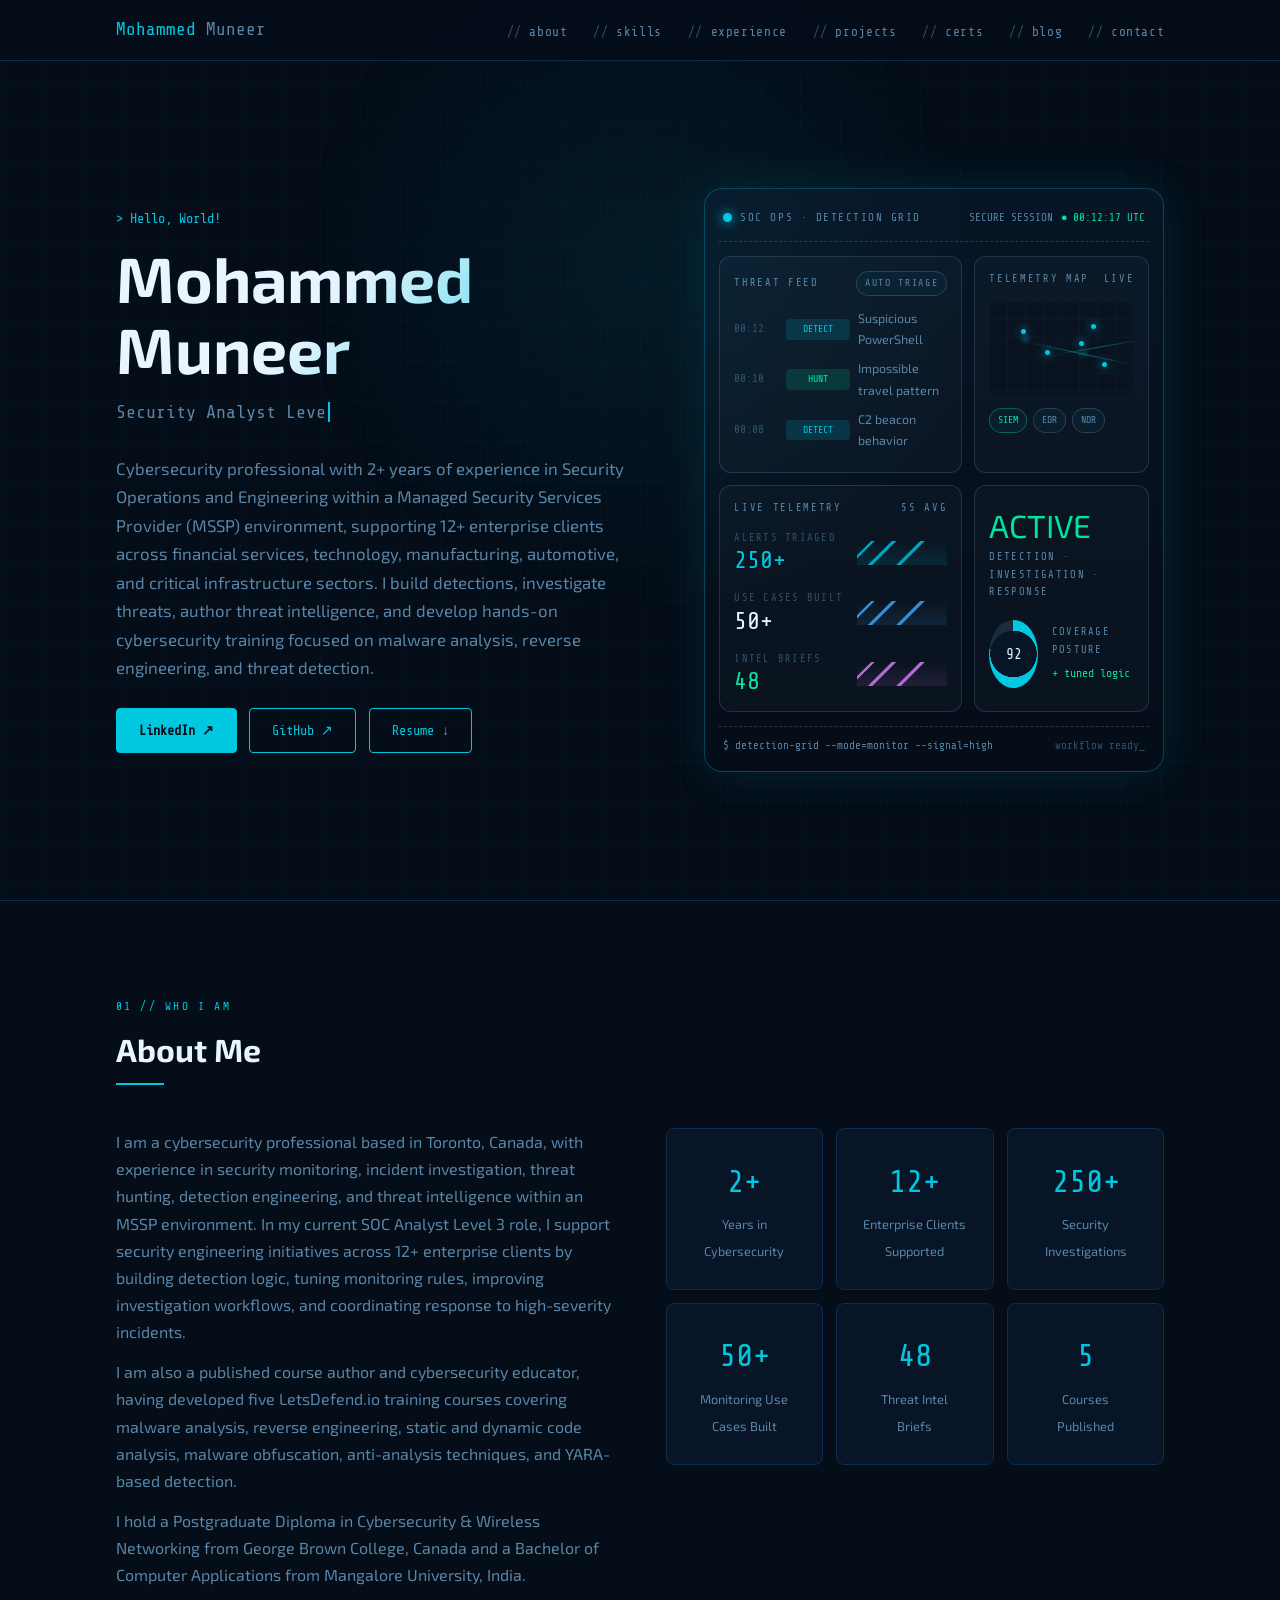
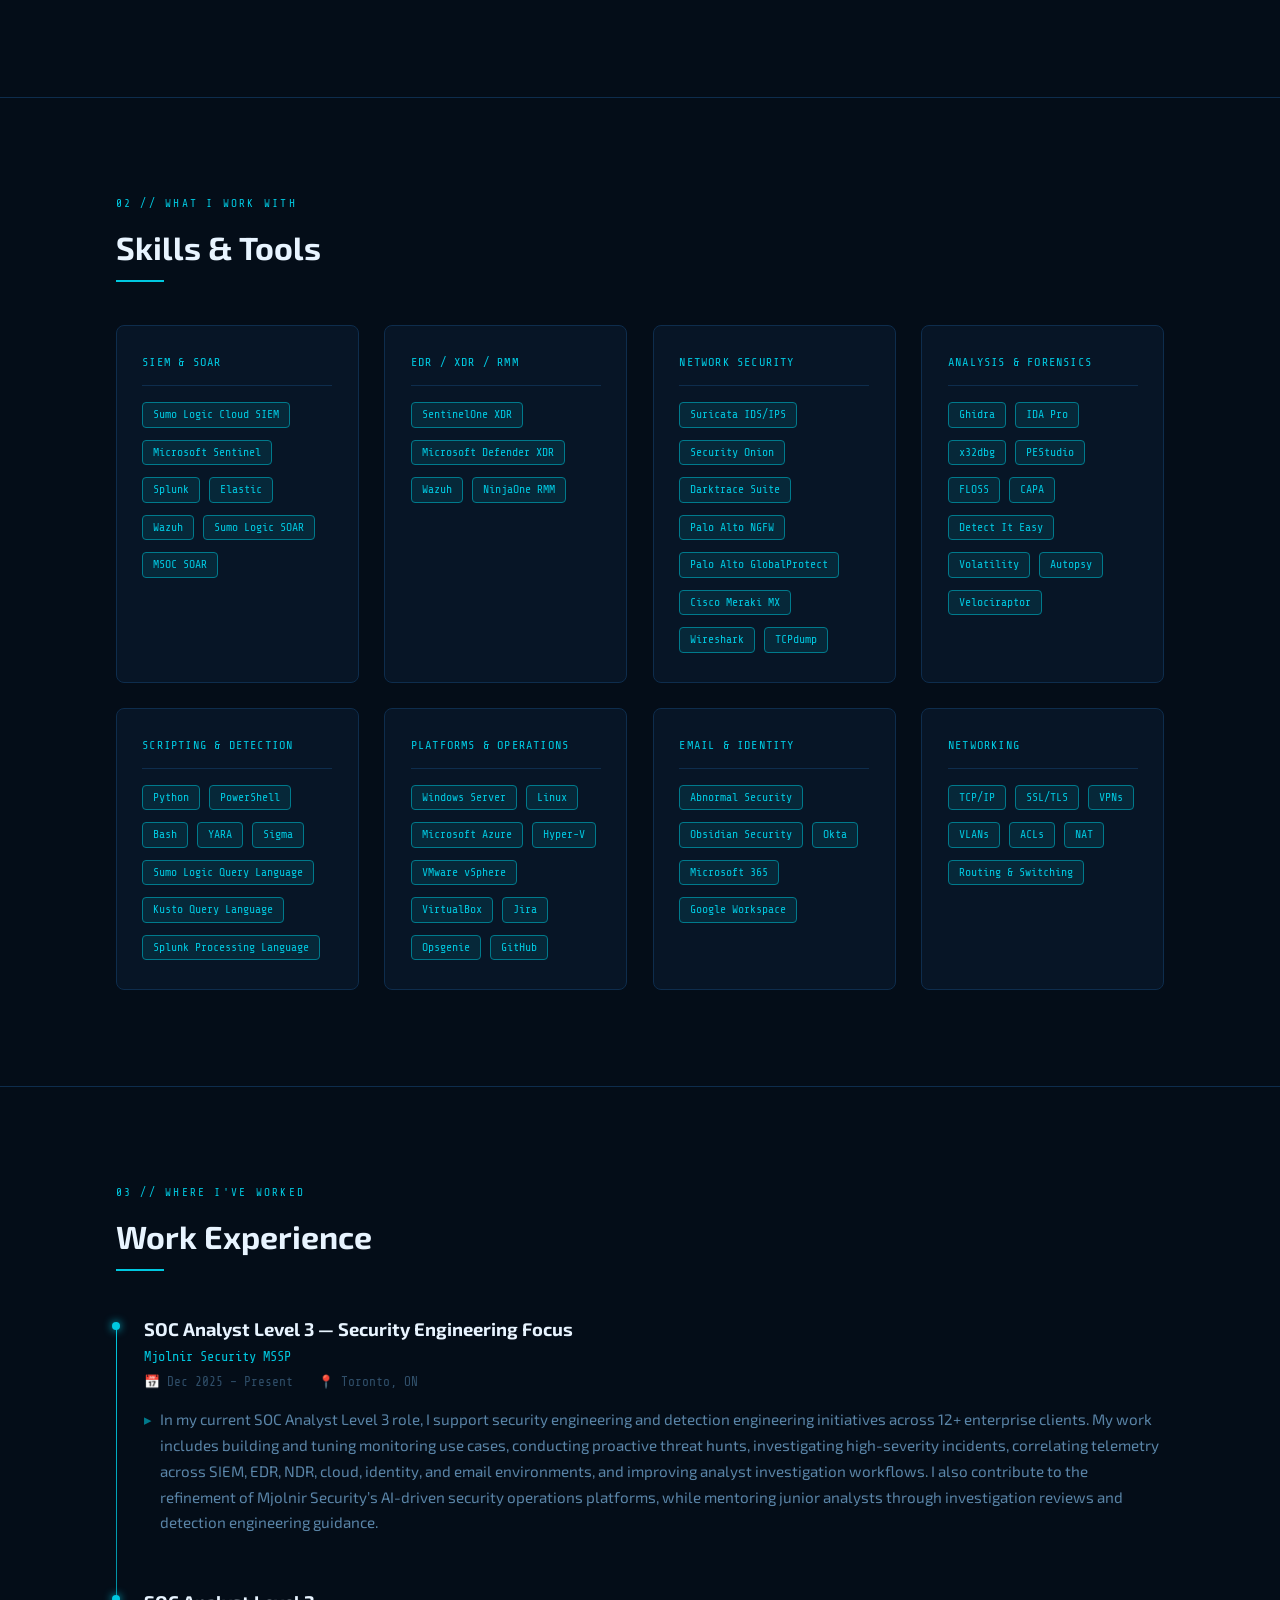
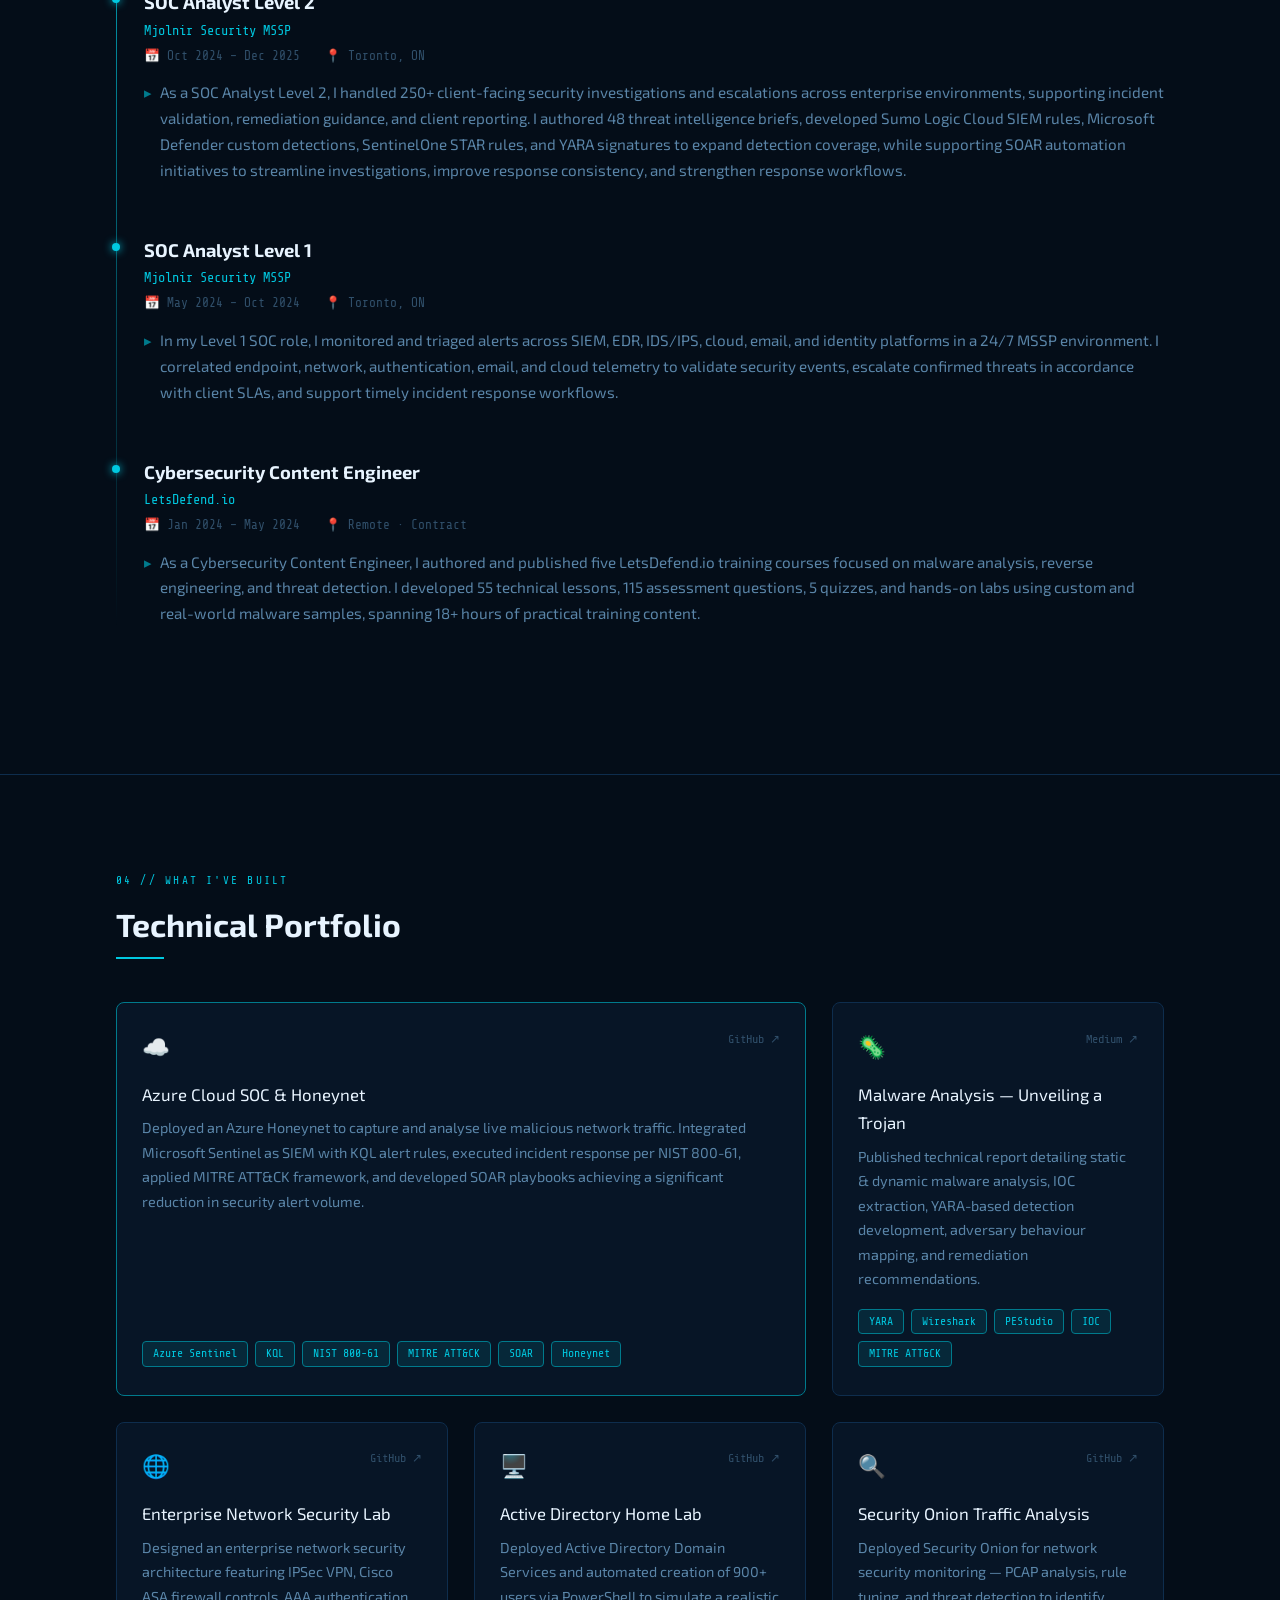
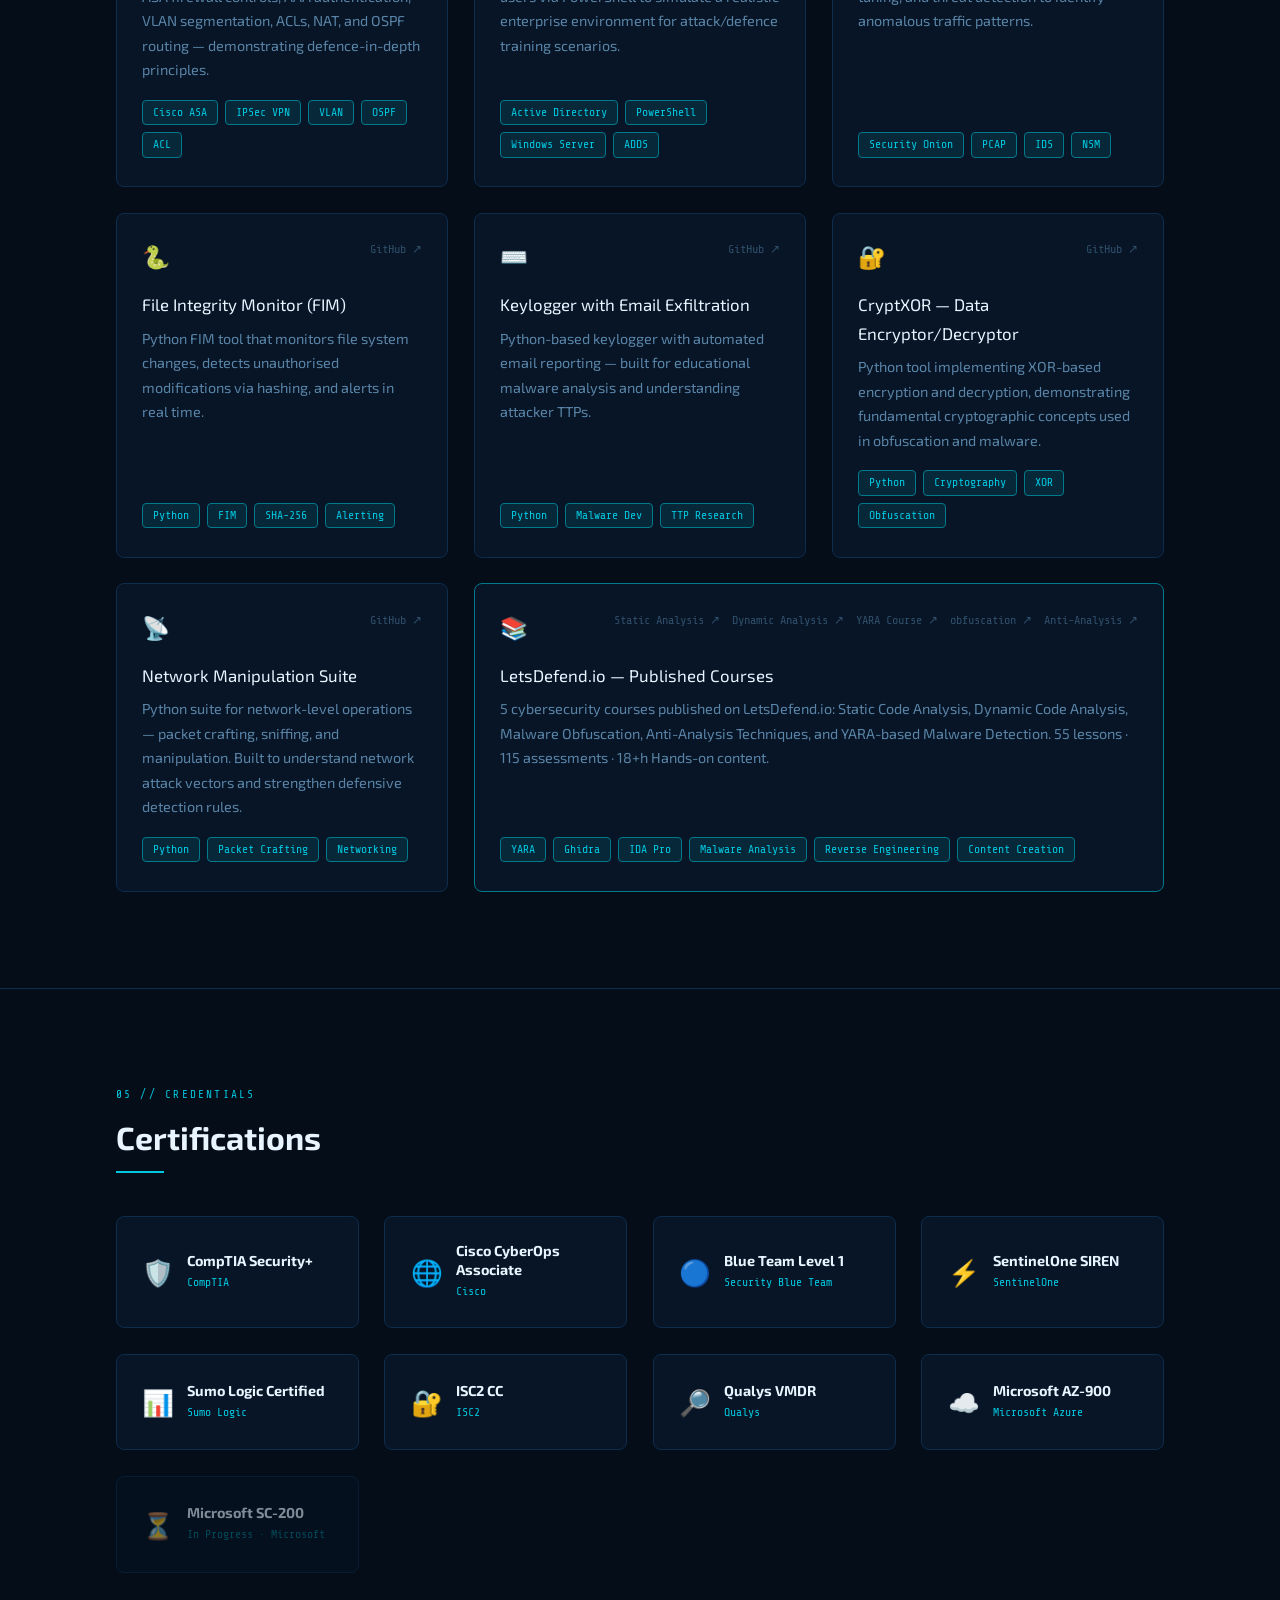
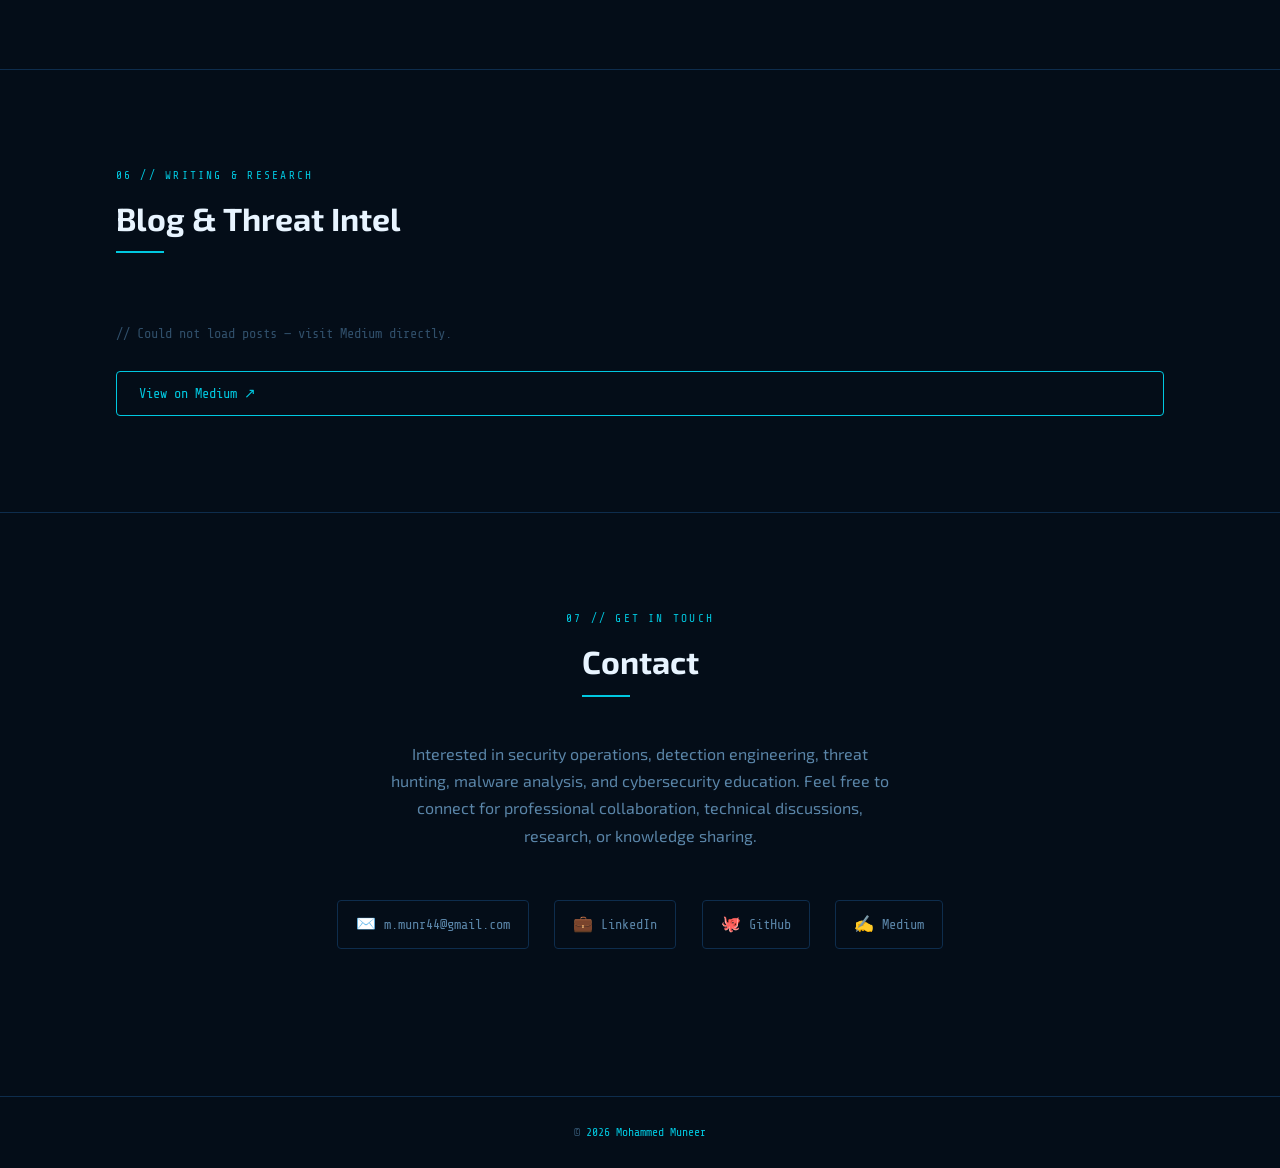
==== commit d52f12ad: "Update index.html" ====
--- a/index.html
+++ b/index.html
@@ -46,7 +46,7 @@
           <a href="https://www.linkedin.com/in/muneer44/" class="btn btn-fill" target="_blank">LinkedIn ↗</a>
           <a href="https://github.com/muneer44" class="btn" target="_blank">GitHub ↗</a>
           <!-- UPDATE: Add your resume PDF to the repo and update the filename below -->
-          <a href="Mohammed Muneer Resume.pdf" class="btn" download>Resume ↓</a>
+          <a href="Mohammed_Muneer_Resume.pdf" class="btn" download>Resume ↓</a>
         </div>
       </div>
       
